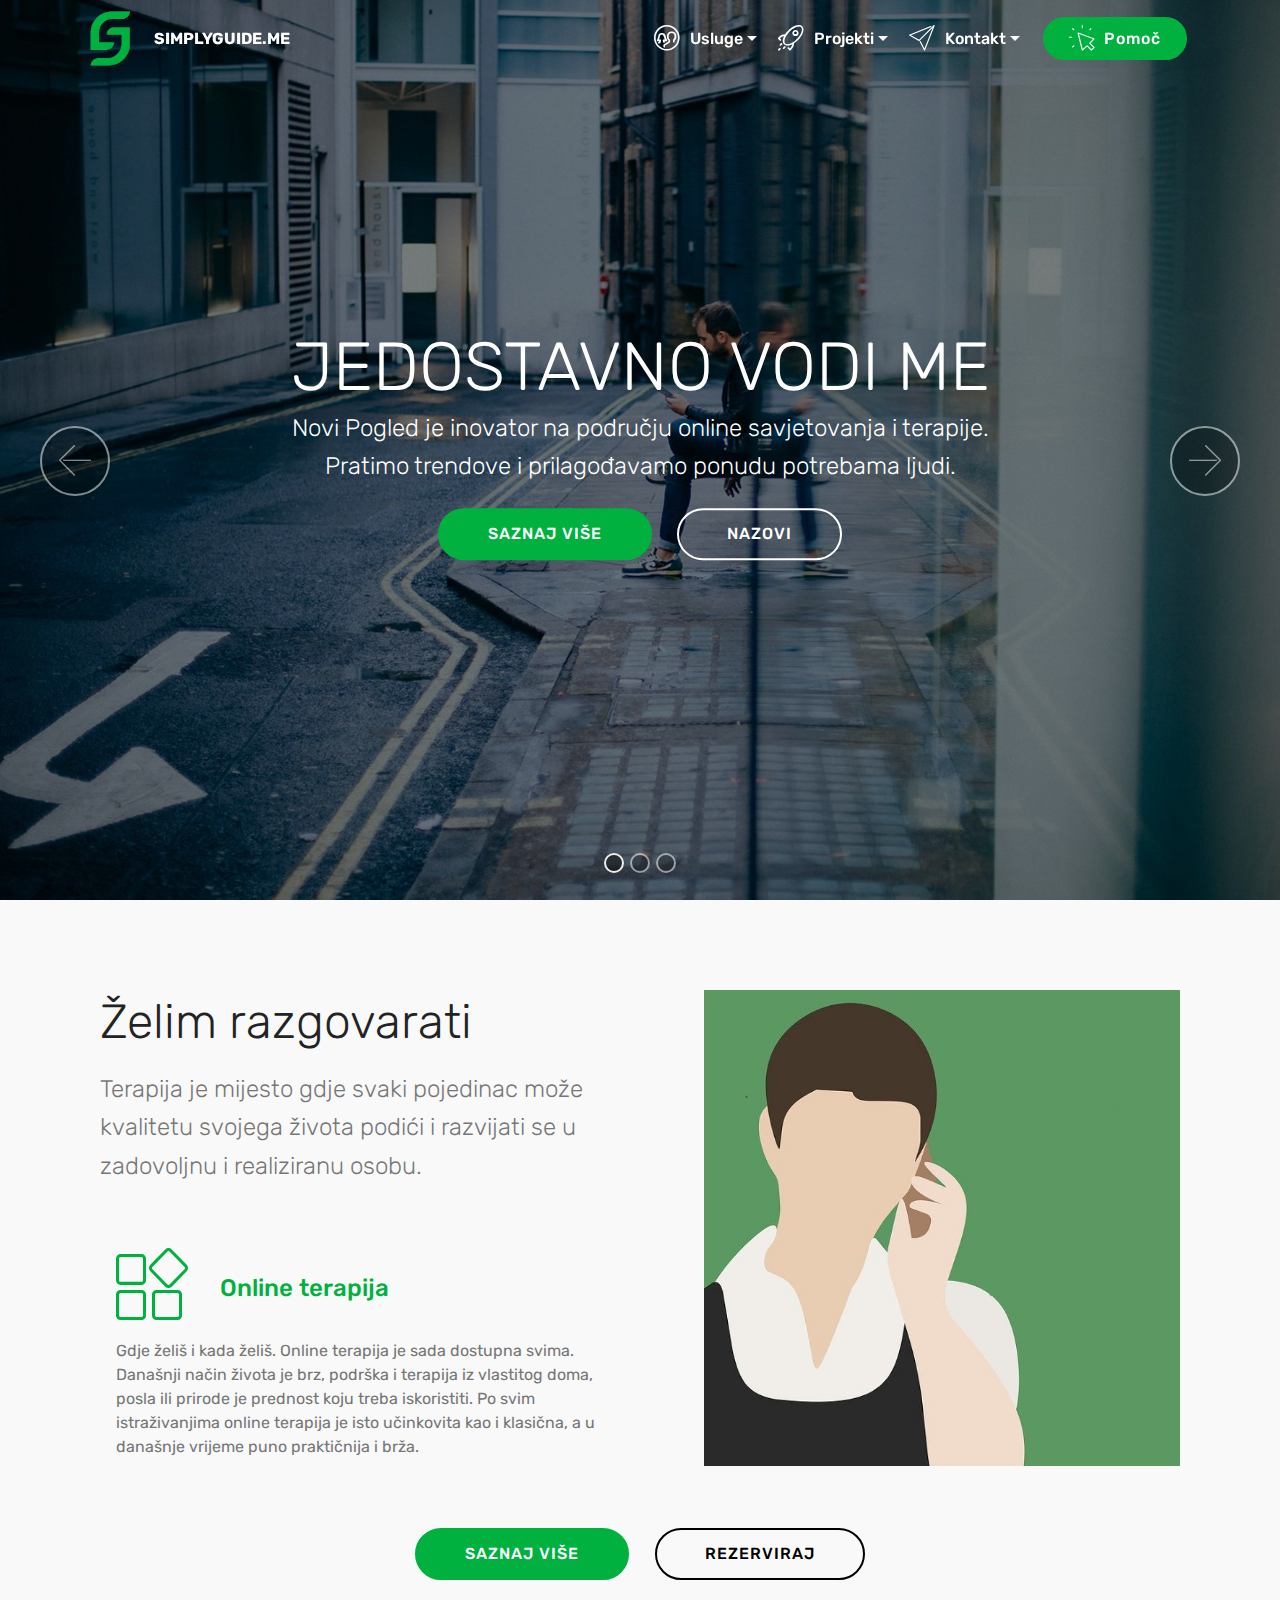
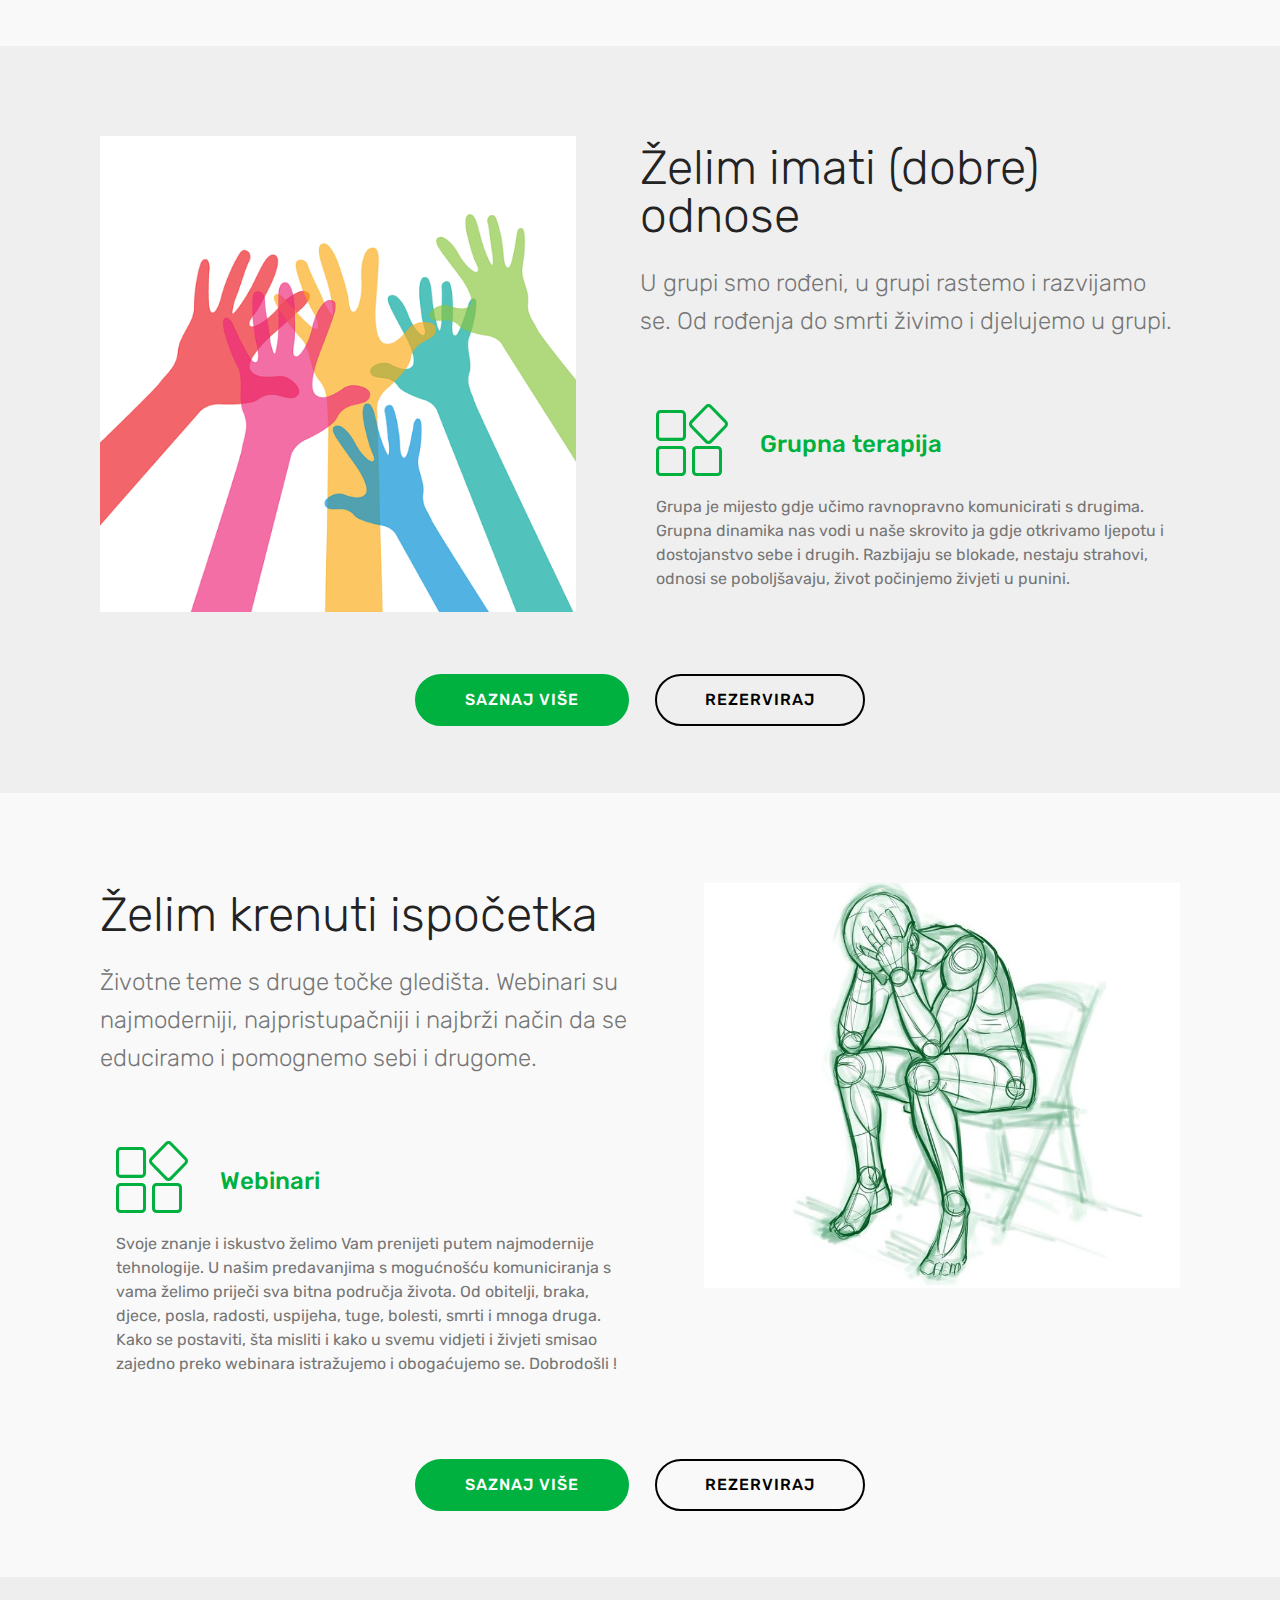
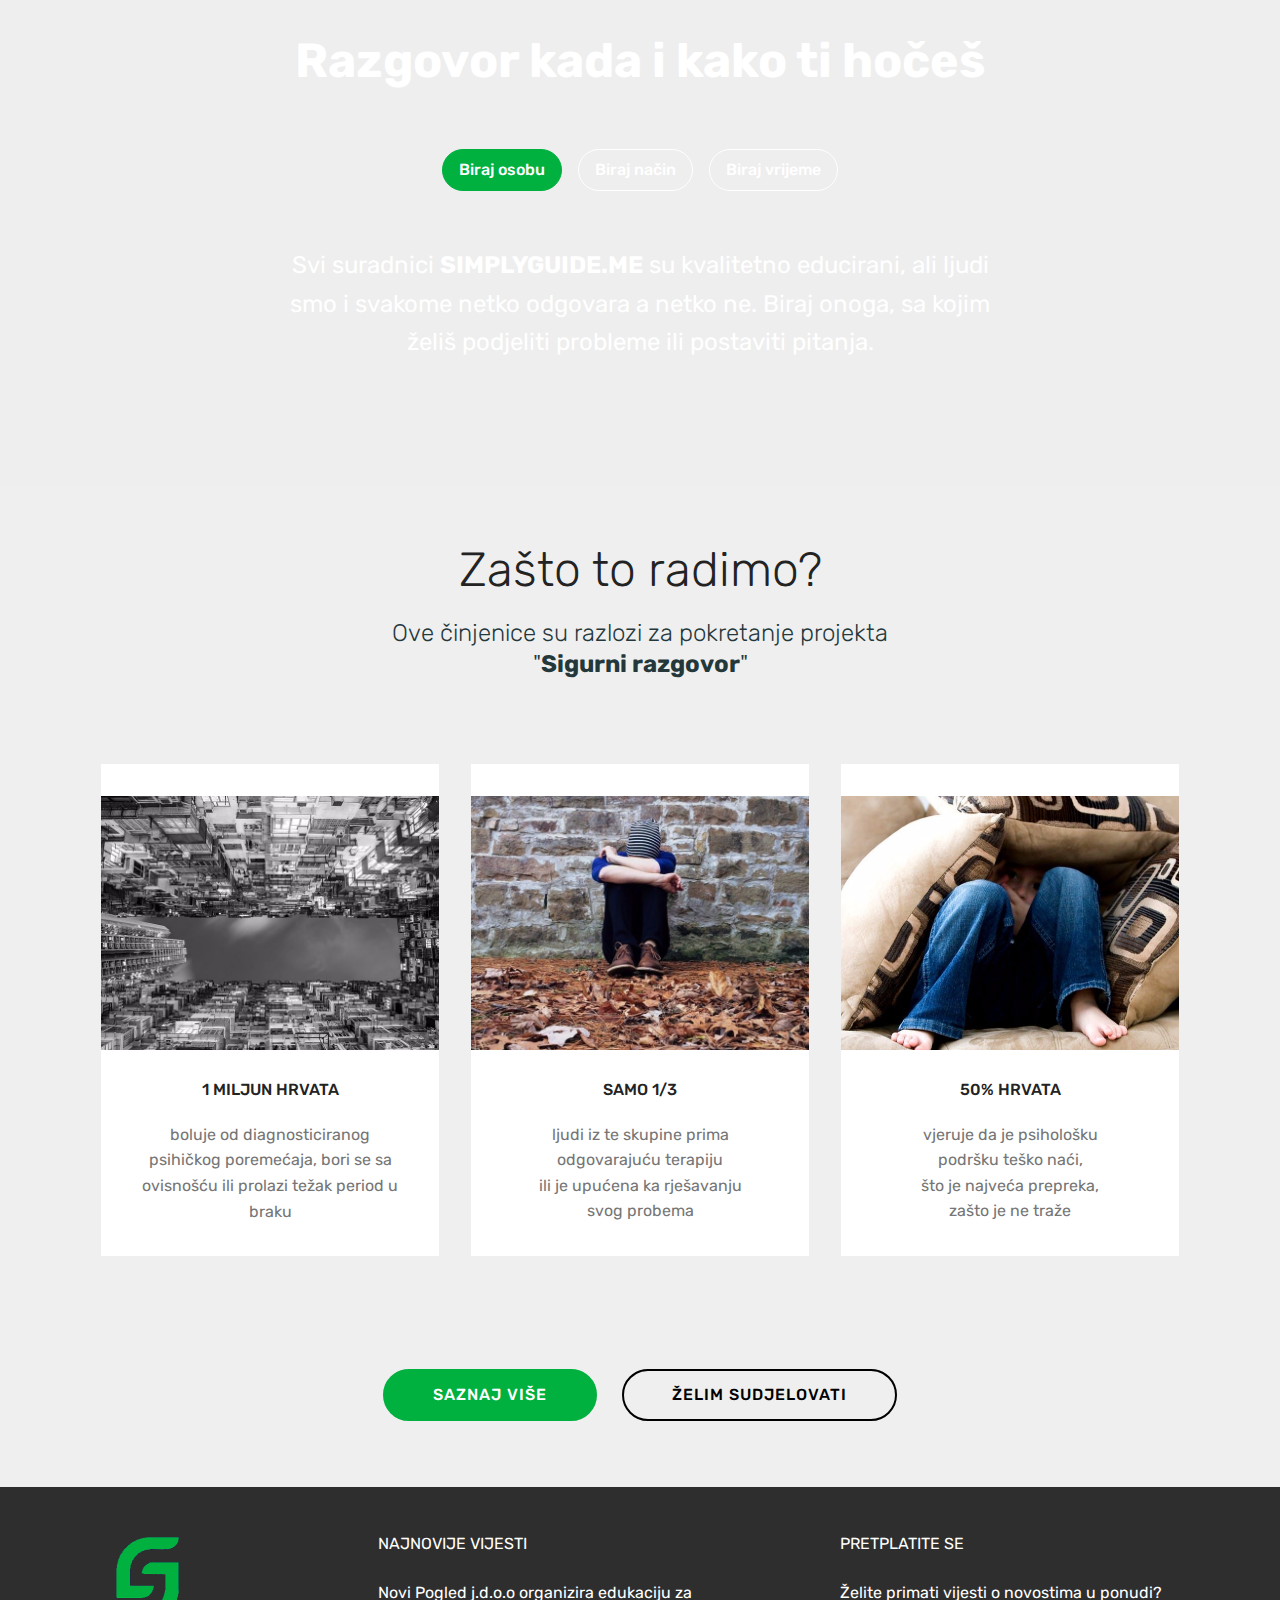
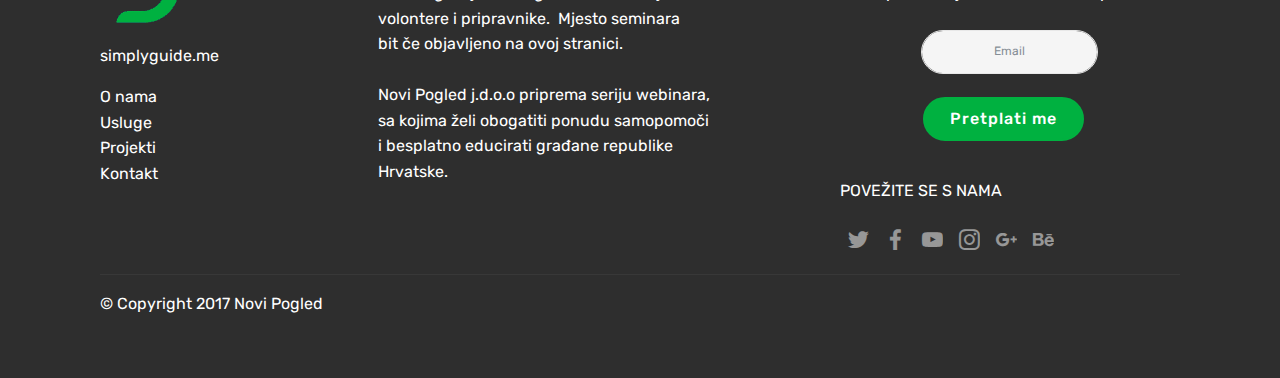
==== index.html @ 1e5e1dd7 "create github pages" ====
<!DOCTYPE html>
<html>
<head>
  <!-- Site made with Mobirise Website Builder v4.4.1, https://mobirise.com -->
  <meta charset="UTF-8">
  <meta http-equiv="X-UA-Compatible" content="IE=edge">
  <meta name="generator" content="Mobirise v4.4.1, mobirise.com">
  <meta name="viewport" content="width=device-width, initial-scale=1">
  <link rel="shortcut icon" href="assets/images/android-icon-192x192.png" type="image/x-icon">
  <meta name="description" content="">
  <title>Simply Guide Me</title>
  <link rel="stylesheet" href="assets/web/assets/mobirise-icons-bold/mobirise-icons-bold.css">
  <link rel="stylesheet" href="assets/web/assets/mobirise-icons/mobirise-icons.css">
  <link rel="stylesheet" href="assets/tether/tether.min.css">
  <link rel="stylesheet" href="assets/bootstrap/css/bootstrap.min.css">
  <link rel="stylesheet" href="assets/bootstrap/css/bootstrap-grid.min.css">
  <link rel="stylesheet" href="assets/bootstrap/css/bootstrap-reboot.min.css">
  <link rel="stylesheet" href="assets/dropdown/css/style.css">
  <link rel="stylesheet" href="assets/socicon/css/styles.css">
  <link rel="stylesheet" href="assets/theme/css/style.css">
  <link rel="stylesheet" href="assets/mobirise/css/mbr-additional.css" type="text/css">
  
  
  
</head>
<body>
<section class="menu cid-qAXVScy5Ul" once="menu" id="menu1-2" data-rv-view="405">

    

    <nav class="navbar navbar-expand beta-menu navbar-dropdown align-items-center navbar-fixed-top navbar-toggleable-sm bg-color transparent">
        <button class="navbar-toggler navbar-toggler-right" type="button" data-toggle="collapse" data-target="#navbarSupportedContent" aria-controls="navbarSupportedContent" aria-expanded="false" aria-label="Toggle navigation">
            <div class="hamburger">
                <span></span>
                <span></span>
                <span></span>
                <span></span>
            </div>
        </button>
        <div class="menu-logo">
            <div class="navbar-brand">
                <span class="navbar-logo">
                    <a href="index.html">
                         <img src="assets/images/android-icon-192x192.png" alt="" title="" media-simple="true" style="height: 3.8rem;">
                    </a>
                </span>
                <span class="navbar-caption-wrap"><a class="navbar-caption text-white display-4" href="index.html">
                        SIMPLYGUIDE.ME</a></span>
            </div>
        </div>
        <div class="collapse navbar-collapse" id="navbarSupportedContent">
            <ul class="navbar-nav nav-dropdown" data-app-modern-menu="true"><li class="nav-item dropdown">
                    <a class="nav-link link text-white dropdown-toggle display-4" href="usluge.html#features11-q" data-toggle="dropdown-submenu" aria-expanded="false"><span class="mbrib-users mbr-iconfont mbr-iconfont-btn"></span>
                        Usluge</a><div class="dropdown-menu"><a class="text-white dropdown-item display-4" href="usluge.html#features11-q" aria-expanded="true">Online terapija<br></a><a class="text-white dropdown-item display-4" href="usluge.html#features11-s" aria-expanded="true">Klasična terapija<br></a><a class="text-white dropdown-item display-4" href="usluge.html#features11-t" aria-expanded="true">Grupna terapija<br></a><a class="text-white dropdown-item display-4" href="usluge.html#content5-w" aria-expanded="true">Webinari<br></a></div>
                </li>
                <li class="nav-item dropdown open">
                    <a class="nav-link link text-white dropdown-toggle display-4" href="projekti.html#image1-f" data-toggle="dropdown-submenu" aria-expanded="true"><span class="mbrib-rocket mbr-iconfont mbr-iconfont-btn"></span>
                        Projekti
                    </a><div class="dropdown-menu"><a class="text-white dropdown-item display-4" href="projekti.html">Sigurni razgovor</a></div>
                </li><li class="nav-item dropdown"><a class="nav-link link text-white dropdown-toggle display-4" href="projekti.html#image1-f" aria-expanded="false" data-toggle="dropdown-submenu"><span class="mbri-paper-plane mbr-iconfont mbr-iconfont-btn"></span>Kontakt</a><div class="dropdown-menu"><a class="text-white dropdown-item display-4" href="projekti.html#image1-f" aria-expanded="true">O nama</a><a class="text-white dropdown-item display-4" href="projekti.html#image1-f" aria-expanded="true">Kontakt</a></div></li></ul>
            <div class="navbar-buttons mbr-section-btn"><a class="btn btn-sm btn-primary display-4" href="pomoc.html"><span class="mbri-cursor-click mbr-iconfont mbr-iconfont-btn"></span>Pomoč</a></div>
        </div>
    </nav>
</section>

<section class="engine"><a href="https://mobirise.co/g">how to create your own website for free</a></section><section class="carousel slide cid-qAXMvgN4Mw" data-interval="false" id="slider1-1" data-rv-view="407">

    

    <div class="full-screen"><div class="mbr-slider slide carousel" data-pause="true" data-keyboard="false" data-ride="false" data-interval="false"><ol class="carousel-indicators"><li data-app-prevent-settings="" data-target="#slider1-1" class=" active" data-slide-to="0"></li><li data-app-prevent-settings="" data-target="#slider1-1" data-slide-to="1"></li><li data-app-prevent-settings="" data-target="#slider1-1" data-slide-to="2"></li></ol><div class="carousel-inner" role="listbox"><div class="carousel-item slider-fullscreen-image active" data-bg-video-slide="false" style="background-image: url(assets/images/1.jpg);"><div class="container container-slide"><div class="image_wrapper"><div class="mbr-overlay"></div><img src="assets/images/1.jpg"><div class="carousel-caption justify-content-center"><div class="col-10 align-center"><h2 class="mbr-fonts-style display-1">JEDOSTAVNO VODI ME</h2><p class="lead mbr-text mbr-fonts-style display-5">Novi Pogled je inovator na području online savjetovanja i terapije.<br>Pratimo trendove i prilagođavamo ponudu potrebama ljudi.</p><div class="mbr-section-btn" buttons="0"><a class="btn  display-4 btn-primary" href="index.html#features11-3">SAZNAJ VIŠE</a> <a class="btn  btn-white-outline display-4" href="usluge.html">NAZOVI</a></div></div></div></div></div></div><div class="carousel-item slider-fullscreen-image" data-bg-video-slide="false" style="background-image: url(assets/images/czpy9miucaaxnia-1200x801.jpg);"><div class="container container-slide"><div class="image_wrapper"><div class="mbr-overlay"></div><img src="assets/images/czpy9miucaaxnia-1200x801.jpg"><div class="carousel-caption justify-content-center"><div class="col-10 align-center"><h2 class="mbr-fonts-style display-1">TAMO GDJE SE <br>OSJEČAM DOBRO</h2><p class="lead mbr-text mbr-fonts-style display-5">Povjerljivi razgovori ne trebaju biti povezani sa neugodnim <br>prostorijama i čekanjem na red.</p><div class="mbr-section-btn" buttons="0"><a class="btn  display-4 btn-primary" href="index.html#features11-4">SAZNAJ VIŠE</a> <a class="btn  btn-white-outline display-4" href="usluge.html">NAZOVI</a></div></div></div></div></div></div><div class="carousel-item slider-fullscreen-image" data-bg-video-slide="false" style="background-image: url(assets/images/arbol-ciudad-1280x853.jpg);"><div class="container container-slide"><div class="image_wrapper"><div class="mbr-overlay"></div><img src="assets/images/arbol-ciudad-1280x853.jpg"><div class="carousel-caption justify-content-center"><div class="col-10 align-center"><h2 class="mbr-fonts-style display-1">PRAVO NA PRIVATNOST</h2><p class="lead mbr-text mbr-fonts-style display-5">Razgovor o osobnim stvarima je pitanje povjerenja.<br>Nitko ne želi iznositi osobne stvari u javnost.</p><div class="mbr-section-btn" buttons="0"><a class="btn display-4 btn-primary" href="index.html#features11-5">SAZNAJ VIŠE</a> <a class="btn  btn-white-outline display-4" href="usluge.html">NAZOVI</a></div></div></div></div></div></div></div><a data-app-prevent-settings="" class="carousel-control carousel-control-prev" role="button" data-slide="prev" href="#slider1-1"><span aria-hidden="true" class="mbri-left mbr-iconfont"></span><span class="sr-only">Previous</span></a><a data-app-prevent-settings="" class="carousel-control carousel-control-next" role="button" data-slide="next" href="#slider1-1"><span aria-hidden="true" class="mbri-right mbr-iconfont"></span><span class="sr-only">Next</span></a></div></div>

</section>

<section class="features11 cid-qAYolWRcLG" id="features11-3" data-rv-view="419">

    

    

    <div class="container">   
        <div class="col-md-12">
            <div class="media-container-row">
                <div class="mbr-figure" style="width: 50%;">
                    <a href="page1.html"><img src="assets/images/cdn.pixabay.com-6-659x659.jpg" alt="Mobirise" title="" media-simple="true"></a>
                </div>
                <div class=" align-left aside-content">
                    <h2 class="mbr-title pt-2 mbr-fonts-style display-2">
                        Želim razgovarati</h2>
                    <div class="mbr-section-text">
                        <p class="mbr-text mb-5 pt-3 mbr-light mbr-fonts-style display-5">Terapija je mijesto gdje svaki pojedinac može kvalitetu svojega života podići i razvijati se u zadovoljnu i realiziranu osobu.
                        </p>
                    </div>

                    <div class="block-content">
                        <div class="card p-3 pr-3">
                            <div class="media">
                                <div class=" align-self-center card-img pb-3">
                                    <span class="mbr-iconfont mbri-extension" style="color: rgb(0, 177, 64);" media-simple="true"></span>
                                </div>     
                                <div class="media-body">
                                    <h4 class="card-title mbr-fonts-style display-5">
                                        Online terapija</h4>
                                </div>
                            </div>                

                            <div class="card-box">
                                <p class="block-text mbr-fonts-style display-7">
                                   Gdje želiš i kada želiš. Online terapija je sada dostupna svima. Današnji način života je brz, podrška i terapija iz vlastitog doma, posla ili prirode je prednost koju treba iskoristiti. Po svim istraživanjima online terapija je isto učinkovita kao i klasična, a u današnje vrijeme puno praktičnija i brža.</p>
                            </div>
                        </div>

                        
                    </div>
                </div>
            </div>
        </div> 
    </div>          
</section>

<section class="mbr-section content8 cid-qB652bxGzB" id="content8-1d" data-rv-view="422">

    

    <div class="container">
        <div class="media-container-row title">
            <div class="col-12 col-md-8">
                <div class="mbr-section-btn align-center"><a class="btn btn-primary display-4" href="usluge.html#features11-q">SAZNAJ VIŠE</a>
                    <a class="btn btn-black-outline display-4" href="usluge.html">REZERVIRAJ</a></div>
            </div>
        </div>
    </div>
</section>

<section class="features11 cid-qAYoveXhPT" id="features11-4" data-rv-view="423">

    

    

    <div class="container">   
        <div class="col-md-12">
            <div class="media-container-row">
                <div class="mbr-figure" style="width: 50%;">
                    <a href="page1.html"><img src="assets/images/cdn.pixabay.com-1-659x659.png" alt="Mobirise" title="" media-simple="true"></a>
                </div>
                <div class=" align-left aside-content">
                    <h2 class="mbr-title pt-2 mbr-fonts-style display-2">
                        Želim imati (dobre) odnose</h2>
                    <div class="mbr-section-text">
                        <p class="mbr-text mb-5 pt-3 mbr-light mbr-fonts-style display-5">
                        U grupi  smo rođeni, u grupi rastemo i razvijamo se. Od rođenja do smrti živimo i djelujemo u grupi.
                        </p>
                    </div>

                    <div class="block-content">
                        <div class="card p-3 pr-3">
                            <div class="media">
                                <div class=" align-self-center card-img pb-3">
                                    <span class="mbr-iconfont mbri-extension" style="color: rgb(0, 177, 64);" media-simple="true"></span>
                                </div>     
                                <div class="media-body">
                                    <h4 class="card-title mbr-fonts-style display-5">
                                        Grupna terapija</h4>
                                </div>
                            </div>                

                            <div class="card-box">
                                <p class="block-text mbr-fonts-style display-7">
                                   Grupa je mijesto gdje učimo ravnopravno komunicirati s drugima. Grupna dinamika nas vodi u naše skrovito ja gdje otkrivamo ljepotu i dostojanstvo sebe i drugih. Razbijaju se blokade, nestaju strahovi, odnosi se poboljšavaju, život počinjemo živjeti u punini. 
                                </p>
                            </div>
                        </div>

                        
                    </div>
                </div>
            </div>
        </div> 
    </div>          
</section>

<section class="mbr-section content8 cid-qB65NlFnpq" id="content8-1e" data-rv-view="426">

    

    <div class="container">
        <div class="media-container-row title">
            <div class="col-12 col-md-8">
                <div class="mbr-section-btn align-center"><a class="btn btn-primary display-4" href="usluge.html#features11-t">SAZNAJ VIŠE</a>
                    <a class="btn btn-black-outline display-4" href="usluge.html">REZERVIRAJ</a></div>
            </div>
        </div>
    </div>
</section>

<section class="features11 cid-qAYoyVyz1J" id="features11-5" data-rv-view="427">

    

    

    <div class="container">   
        <div class="col-md-12">
            <div class="media-container-row">
                <div class="mbr-figure" style="width: 50%;">
                    <a href="page1.html"><img src="assets/images/cdn.pixabay.com-10-774x659.jpg" alt="Mobirise" title="" media-simple="true"></a>
                </div>
                <div class=" align-left aside-content">
                    <h2 class="mbr-title pt-2 mbr-fonts-style display-2">
                        Želim krenuti ispočetka</h2>
                    <div class="mbr-section-text">
                        <p class="mbr-text mb-5 pt-3 mbr-light mbr-fonts-style display-5">
                        Životne teme s druge točke gledišta. Webinari su najmoderniji, najpristupačniji i najbrži način da se educiramo i pomognemo sebi i drugome.</p>
                    </div>

                    <div class="block-content">
                        <div class="card p-3 pr-3">
                            <div class="media">
                                <div class=" align-self-center card-img pb-3">
                                    <span class="mbr-iconfont mbri-extension" style="color: rgb(0, 177, 64);" media-simple="true"></span>
                                </div>     
                                <div class="media-body">
                                    <h4 class="card-title mbr-fonts-style display-5">
                                        Webinari</h4>
                                </div>
                            </div>                

                            <div class="card-box">
                                <p class="block-text mbr-fonts-style display-7">Svoje znanje i iskustvo želimo Vam prenijeti putem najmodernije tehnologije. U našim predavanjima s mogućnošću komuniciranja s vama želimo priječi sva bitna područja života.&nbsp;Od obitelji, braka, djece, posla, radosti, uspijeha, tuge, bolesti, smrti i mnoga druga. Kako se postaviti, šta misliti i kako u svemu vidjeti i živjeti smisao zajedno preko webinara istražujemo i obogaćujemo se. Dobrodošli !</p>
                            </div>
                        </div>

                        
                    </div>
                </div>
            </div>
        </div> 
    </div>          
</section>

<section class="mbr-section content8 cid-qB66ahwwnE" id="content8-1f" data-rv-view="430">

    

    <div class="container">
        <div class="media-container-row title">
            <div class="col-12 col-md-8">
                <div class="mbr-section-btn align-center"><a class="btn btn-primary display-4" href="usluge.html#content5-w">SAZNAJ VIŠE</a>
                    <a class="btn btn-black-outline display-4" href="usluge.html">REZERVIRAJ</a></div>
            </div>
        </div>
    </div>
</section>

<section class="tabs1 cid-qAYuFYxfHG mbr-parallax-background" id="tabs1-6" data-rv-view="431">

    

    
    <div class="container">
        <h2 class="mbr-white align-center pb-5 mbr-fonts-style mbr-bold display-2">Razgovor kada i kako ti hočeš</h2>
        <div class="media-container-row">
            <div class="col-12 col-md-8">
                <ul class="nav nav-tabs" role="tablist">
                    <li class="nav-item"><a class="nav-link mbr-fonts-style active display-7" role="tab" data-toggle="tab" href="#tabs1-6_tab0" aria-expanded="true">
                            Biraj osobu</a></li>
                    <li class="nav-item"><a class="nav-link mbr-fonts-style active display-7" role="tab" data-toggle="tab" href="#tabs1-6_tab1" aria-expanded="true">Biraj način</a></li>
                    <li class="nav-item"><a class="nav-link mbr-fonts-style display-7" role="tab" data-toggle="tab" href="#tabs1-6_tab2" aria-expanded="false">Biraj vrijeme</a></li>
                    
                    
                    
                </ul>
                <div class="tab-content">
                    <div id="tab1" class="tab-pane in active" role="tabpanel">
                        <div class="row">
                            <div class="col-md-12">
                                <p class="mbr-text py-5 mbr-fonts-style display-5">
                                    Svi suradnici <strong>SIMPLYGUIDE.ME</strong> su kvalitetno educirani, ali ljudi smo i svakome netko odgovara a netko ne. Biraj onoga, sa kojim želiš podjeliti probleme ili postaviti pitanja.</p>
                            </div>
                        </div>
                    </div>
                    <div id="tab2" class="tab-pane" role="tabpanel">
                        <div class="row">
                            <div class="col-md-12">
                                <p class="mbr-text py-5 mbr-fonts-style display-5">Nekome više odgovara chat, nekome video razgovor, nekome telefon a nekome razgovor iz oči u oči. <strong>SIMPLYGUIDE.ME</strong> pokriva sve načine komunikacije.</p>
                            </div>
                        </div>
                    </div>
                    <div id="tab3" class="tab-pane" role="tabpanel">
                        <div class="row">
                            <div class="col-md-12">
                                <p class="mbr-text py-5 mbr-fonts-style display-5">
                                    Vrijeme ne postoji. Postoji život i ljudi oko nas. Zato projekt <strong>"SIGURNI RAZGOVOR"</strong>&nbsp;nema radno vrijeme, nego se prilagođava onome, kome je potreban razgovor. &nbsp;</p>
                            </div>
                        </div>
                    </div>
                    
                    
                    
                </div>
            </div>
        </div>
    </div>
</section>

<section class="mbr-section content4 cid-qB5pjZQyq2" id="content4-j" data-rv-view="434">

    

    <div class="container">
        <div class="media-container-row">
            <div class="title col-12 col-md-8">
                <h2 class="align-center pb-3 mbr-fonts-style display-2">Zašto to radimo?</h2>
                <h3 class="mbr-section-subtitle align-center mbr-light mbr-fonts-style display-5">Ove činjenice su razlozi za pokretanje projekta <br>"<strong>Sigurni razgovor</strong>"</h3>
                
            </div>
        </div>
    </div>
</section>

<section class="features3 cid-qB5oroRswb" id="features3-i" data-rv-view="436">

    

    
    <div class="container">
        <div class="media-container-row">
            <div class="card p-3 col-12 col-md-6 col-lg-4">
                <div class="card-wrapper">
                    <div class="card-img">
                        <a href="projekti.html"><img src="assets/images/cdn.pixabay.com-19-960x640.jpg" alt="Mobirise" title="" media-simple="true"></a>
                    </div>
                    <div class="card-box">
                        <h4 class="card-title mbr-fonts-style display-7">1 MILJUN HRVATA</h4>
                        <p class="mbr-text mbr-fonts-style display-7">boluje od diagnosticiranog 
<br>psihičkog poremećaja, bori se sa ovisnošću ili prolazi težak period u braku</p>
                    </div>
                    
                </div>
            </div>

            <div class="card p-3 col-12 col-md-6 col-lg-4">
                <div class="card-wrapper">
                    <div class="card-img">
                        <a href="projekti.html"><img src="assets/images/images.pexels.com-5-911x650.jpg" alt="Mobirise" title="" media-simple="true"></a>
                    </div>
                    <div class="card-box">
                        <h4 class="card-title mbr-fonts-style display-7">SAMO 1/3</h4>
                        <p class="mbr-text mbr-fonts-style display-7">ljudi iz te skupine prima odgovarajuću terapiju 
<br>ili je upućena ka rješavanju 
<br>svog probema</p>
                    </div>
                    
                </div>
            </div>

            <div class="card p-3 col-12 col-md-6 col-lg-4">
                <div class="card-wrapper">
                    <div class="card-img">
                        <a href="projekti.html"><img src="assets/images/images.pexels.com-10-940x627.jpg" alt="Mobirise" title="" media-simple="true"></a>
                    </div>
                    <div class="card-box">
                        <h4 class="card-title mbr-fonts-style display-7">50% HRVATA</h4>
                        <p class="mbr-text mbr-fonts-style display-7">vjeruje da je psihološku 
<br>podršku teško naći, 
<br>što je najveća prepreka, <br>zašto je ne traže</p>
                    </div>
                    
                </div>
            </div>

            
        </div>
    </div>
</section>

<section class="mbr-section content8 cid-qB66vxwH7z" id="content8-1g" data-rv-view="439">

    

    <div class="container">
        <div class="media-container-row title">
            <div class="col-12 col-md-8">
                <div class="mbr-section-btn align-center"><a class="btn btn-primary display-4" href="projekti.html">SAZNAJ VIŠE</a>
                    <a class="btn btn-black-outline display-4" href="projekti.html">ŽELIM SUDJELOVATI</a></div>
            </div>
        </div>
    </div>
</section>

<section class="footer4 cid-qAYuV22Q82" id="footer4-8" data-rv-view="440">

    

    

    <div class="container">
        <div class="media-container-row content mbr-white">
            <div class="col-md-3 col-sm-4">
                <div class="mb-3 img-logo">
                    <a href="index.html">
                        <img src="assets/images/android-icon-192x192.png" alt="Mobirise" title="" media-simple="true">
                    </a>
                </div>
                <p class="mb-3 mbr-fonts-style foot-title display-7">
                    simplyguide.me</p>
                <p class="mbr-text mbr-fonts-style mbr-links-column display-7">O nama&nbsp;<br>Usluge<br>Projekti<br>Kontakt</p>
            </div>
            <div class="col-md-4 col-sm-8">
                <p class="mb-4 foot-title mbr-fonts-style display-7">
                    NAJNOVIJE VIJESTI</p>
                <p class="mbr-text mbr-fonts-style foot-text display-7">
                    Novi Pogled j.d.o.o organizira edukaciju za<br>volontere i pripravnike. &nbsp;Mjesto seminara<br>bit če objavljeno na ovoj stranici.<br><br>Novi Pogled j.d.o.o priprema seriju webinara,<br>sa kojima želi obogatiti ponudu samopomoči<br>i besplatno educirati građane republike Hrvatske.
                </p>
            </div>
            <div class="col-md-4 offset-md-1 col-sm-12">
                <p class="mb-4 foot-title mbr-fonts-style display-7">
                    PRETPLATITE SE</p>
                <p class="mbr-text mbr-fonts-style form-text display-7">Želite primati vijesti o novostima u ponudi?</p>
                <div class="media-container-column" data-form-type="formoid">
                    <div data-form-alert="" hidden="" class="align-center">Hvala što ste ispunili formu!
Javit čemo vam se brzo!
Srdačan pozdrav,
Novi Pogled</div>

                    <form class="form-inline" action="https://mobirise.com/" method="post" data-form-title="Mobirise Form">
                        <input type="hidden" value="5AlgIrzHumfwaQt1ccDwc/j7+ITYlA9bhswN+YOHa9h+Def0HfjchFD7ZWMlVOFRvOM7DqT4EOE5PeaA+14P/uNtiQwBpiZ1zB7ZkZND+YgaQ52D6W6c0sIgzpbsIgPq" data-form-email="true">
                        <div class="form-group">
                            <input type="email" class="form-control input-sm input-inverse my-2" name="email" required="" data-form-field="Email" placeholder="Email" id="email-footer4-8">
                        </div>
                        <div class="input-group-btn m-2"><button href="" class="btn btn-primary display-4" type="submit" role="button">Pretplati me</button></div>
                    </form>
                </div>
                <p class="mb-4 mbr-fonts-style foot-title display-7"><br>POVEŽITE SE S NAMA</p>
                <div class="social-list pl-0 mb-0">
                        <div class="soc-item">
                            <a href="https://twitter.com/mobirise" target="_blank">
                                <span class="socicon-twitter socicon mbr-iconfont mbr-iconfont-social" media-simple="true"></span>
                            </a>
                        </div>
                        <div class="soc-item">
                            <a href="https://www.facebook.com/pages/Mobirise/1616226671953247" target="_blank">
                                <span class="socicon-facebook socicon mbr-iconfont mbr-iconfont-social" media-simple="true"></span>
                            </a>
                        </div>
                        <div class="soc-item">
                            <a href="https://www.youtube.com/c/mobirise" target="_blank">
                                <span class="socicon-youtube socicon mbr-iconfont mbr-iconfont-social" media-simple="true"></span>
                            </a>
                        </div>
                        <div class="soc-item">
                            <a href="https://instagram.com/mobirise" target="_blank">
                                <span class="socicon-instagram socicon mbr-iconfont mbr-iconfont-social" media-simple="true"></span>
                            </a>
                        </div>
                        <div class="soc-item">
                            <a href="https://plus.google.com/u/0/+Mobirise" target="_blank">
                                <span class="socicon-googleplus socicon mbr-iconfont mbr-iconfont-social" media-simple="true"></span>
                            </a>
                        </div>
                        <div class="soc-item">
                            <a href="https://www.behance.net/Mobirise" target="_blank">
                                <span class="socicon-behance socicon mbr-iconfont mbr-iconfont-social" media-simple="true"></span>
                            </a>
                        </div>
                </div>
            </div>
        </div>
        <div class="footer-lower">
            <div class="media-container-row">
                <div class="col-sm-12">
                    <hr>
                </div>
            </div>
            <div class="media-container-row mbr-white">
                <div class="col-sm-12 copyright">
                    <p class="mbr-text mbr-fonts-style display-7">
                        © Copyright 2017 Novi Pogled</p>
                </div>
            </div>
        </div>
    </div>
</section>


  <script src="assets/web/assets/jquery/jquery.min.js"></script>
  <script src="assets/popper/popper.min.js"></script>
  <script src="assets/tether/tether.min.js"></script>
  <script src="assets/bootstrap/js/bootstrap.min.js"></script>
  <script src="assets/dropdown/js/script.min.js"></script>
  <script src="assets/touch-swipe/jquery.touch-swipe.min.js"></script>
  <script src="assets/jquery-mb-vimeo_player/jquery.mb.vimeo_player.js"></script>
  <script src="assets/smooth-scroll/smooth-scroll.js"></script>
  <script src="assets/bootstrap-carousel-swipe/bootstrap-carousel-swipe.js"></script>
  <script src="assets/jarallax/jarallax.min.js"></script>
  <script src="assets/jquery-mb-ytplayer/jquery.mb.ytplayer.min.js"></script>
  <script src="assets/theme/js/script.js"></script>
  <script src="assets/formoid/formoid.min.js"></script>
  <script src="assets/mobirise-slider-video/script.js"></script>
  
  
</body>
</html>
---- assets/web/assets/mobirise-icons-bold/mobirise-icons-bold.css ----
@font-face {
  font-family: 'mobirise-icons-bold';
  src:  url('mobirise-icons-bold.eot?m1l4yr');
  src:  url('mobirise-icons-bold.eot?m1l4yr#iefix') format('embedded-opentype'),
    url('mobirise-icons-bold.ttf?m1l4yr') format('truetype'),
    url('mobirise-icons-bold.woff?m1l4yr') format('woff'),
    url('mobirise-icons-bold.svg?m1l4yr#mobirise-icons-bold') format('svg');
  font-weight: normal;
  font-style: normal;
}

[class^="mbrib-"], [class*="mbrib-"] {
  /* use !important to prevent issues with browser extensions that change fonts */
  font-family: 'mobirise-icons-bold' !important;
  speak: none;
  font-style: normal;
  font-weight: normal;
  font-variant: normal;
  text-transform: none;
  line-height: 1;

  /* Better Font Rendering =========== */
  -webkit-font-smoothing: antialiased;
  -moz-osx-font-smoothing: grayscale;
}

.mbrib-add-submenu:before {
  content: "\e900";
}
.mbrib-alert:before {
  content: "\e901";
}
.mbrib-align-center:before {
  content: "\e902";
}
.mbrib-align-justify:before {
  content: "\e903";
}
.mbrib-align-left:before {
  content: "\e904";
}
.mbrib-align-right:before {
  content: "\e905";
}
.mbrib-android:before {
  content: "\e906";
}
.mbrib-apple:before {
  content: "\e907";
}
.mbrib-arrow-down:before {
  content: "\e908";
}
.mbrib-arrow-next:before {
  content: "\e909";
}
.mbrib-arrow-prev:before {
  content: "\e90a";
}
.mbrib-arrow-up:before {
  content: "\e90b";
}
.mbrib-bold:before {
  content: "\e90c";
}
.mbrib-bookmark:before {
  content: "\e90d";
}
.mbrib-bootstrap:before {
  content: "\e90e";
}
.mbrib-briefcase:before {
  content: "\e90f";
}
.mbrib-browse:before {
  content: "\e910";
}
.mbrib-bulleted-list:before {
  content: "\e911";
}
.mbrib-calendar:before {
  content: "\e912";
}
.mbrib-camera:before {
  content: "\e913";
}
.mbrib-cart-add:before {
  content: "\e914";
}
.mbrib-cart-full:before {
  content: "\e915";
}
.mbrib-cash:before {
  content: "\e916";
}
.mbrib-change-style:before {
  content: "\e917";
}
.mbrib-chat:before {
  content: "\e918";
}
.mbrib-clock:before {
  content: "\e919";
}
.mbrib-close:before {
  content: "\e91a";
}
.mbrib-cloud:before {
  content: "\e91b";
}
.mbrib-code:before {
  content: "\e91c";
}
.mbrib-contact-form:before {
  content: "\e91d";
}
.mbrib-credit-card:before {
  content: "\e91e";
}
.mbrib-cursor-click:before {
  content: "\e91f";
}
.mbrib-cust-feedback:before {
  content: "\e920";
}
.mbrib-database:before {
  content: "\e921";
}
.mbrib-delivery:before {
  content: "\e922";
}
.mbrib-desktop:before {
  content: "\e923";
}
.mbrib-devices:before {
  content: "\e924";
}
.mbrib-down:before {
  content: "\e925";
}
.mbrib-download:before {
  content: "\e926";
}
.mbrib-drag-n-drop:before {
  content: "\e927";
}
.mbrib-drag-n-drop2:before {
  content: "\e928";
}
.mbrib-edit:before {
  content: "\e929";
}
.mbrib-edit2:before {
  content: "\e92a";
}
.mbrib-error:before {
  content: "\e92b";
}
.mbrib-extension:before {
  content: "\e92c";
}
.mbrib-features:before {
  content: "\e92d";
}
.mbrib-file:before {
  content: "\e92e";
}
.mbrib-flag:before {
  content: "\e92f";
}
.mbrib-folder:before {
  content: "\e930";
}
.mbrib-gift:before {
  content: "\e931";
}
.mbrib-github:before {
  content: "\e932";
}
.mbrib-globe-2:before {
  content: "\e933";
}
.mbrib-globe:before {
  content: "\e934";
}
.mbrib-growing-chart:before {
  content: "\e935";
}
.mbrib-hearth:before {
  content: "\e936";
}
.mbrib-help:before {
  content: "\e937";
}
.mbrib-home:before {
  content: "\e938";
}
.mbrib-hot-cup:before {
  content: "\e939";
}
.mbrib-idea:before {
  content: "\e93a";
}
.mbrib-image-gallery:before {
  content: "\e93b";
}
.mbrib-image-slider:before {
  content: "\e93c";
}
.mbrib-info:before {
  content: "\e93d";
}
.mbrib-italic:before {
  content: "\e93e";
}
.mbrib-key:before {
  content: "\e93f";
}
.mbrib-laptop:before {
  content: "\e940";
}
.mbrib-layers:before {
  content: "\e941";
}
.mbrib-left-right:before {
  content: "\e942";
}
.mbrib-left:before {
  content: "\e943";
}
.mbrib-letter:before {
  content: "\e944";
}
.mbrib-like:before {
  content: "\e945";
}
.mbrib-link:before {
  content: "\e946";
}
.mbrib-lock:before {
  content: "\e947";
}
.mbrib-login:before {
  content: "\e948";
}
.mbrib-logout:before {
  content: "\e949";
}
.mbrib-magic-stick:before {
  content: "\e94a";
}
.mbrib-map-pin:before {
  content: "\e94b";
}
.mbrib-menu:before {
  content: "\e94c";
}
.mbrib-mobile:before {
  content: "\e94d";
}
.mbrib-mobile2:before {
  content: "\e94e";
}
.mbrib-mobirise:before {
  content: "\e94f";
}
.mbrib-more-horizontal:before {
  content: "\e950";
}
.mbrib-more-vertical:before {
  content: "\e951";
}
.mbrib-music:before {
  content: "\e952";
}
.mbrib-new-file:before {
  content: "\e953";
}
.mbrib-numbered-list:before {
  content: "\e954";
}
.mbrib-opened-folder:before {
  content: "\e955";
}
.mbrib-pages:before {
  content: "\e956";
}
.mbrib-paper-plane:before {
  content: "\e957";
}
.mbrib-paperclip:before {
  content: "\e958";
}
.mbrib-photo:before {
  content: "\e959";
}
.mbrib-photos:before {
  content: "\e95a";
}
.mbrib-pin:before {
  content: "\e95b";
}
.mbrib-play:before {
  content: "\e95c";
}
.mbrib-plus:before {
  content: "\e95d";
}
.mbrib-preview:before {
  content: "\e95e";
}
.mbrib-print:before {
  content: "\e95f";
}
.mbrib-protect:before {
  content: "\e960";
}
.mbrib-question:before {
  content: "\e961";
}
.mbrib-quote-left:before {
  content: "\e962";
}
.mbrib-quote-right:before {
  content: "\e963";
}
.mbrib-redo:before {
  content: "\e964";
}
.mbrib-refresh:before {
  content: "\e965";
}
.mbrib-responsive:before {
  content: "\e966";
}
.mbrib-right:before {
  content: "\e967";
}
.mbrib-rocket:before {
  content: "\e968";
}
.mbrib-sad-face:before {
  content: "\e969";
}
.mbrib-sale:before {
  content: "\e96a";
}
.mbrib-save:before {
  content: "\e96b";
}
.mbrib-search:before {
  content: "\e96c";
}
.mbrib-setting:before {
  content: "\e96d";
}
.mbrib-setting2:before {
  content: "\e96e";
}
.mbrib-setting3:before {
  content: "\e96f";
}
.mbrib-share:before {
  content: "\e970";
}
.mbrib-shopping-bag:before {
  content: "\e971";
}
.mbrib-shopping-basket:before {
  content: "\e972";
}
.mbrib-shopping-cart:before {
  content: "\e973";
}
.mbrib-sites:before {
  content: "\e974";
}
.mbrib-smile-face:before {
  content: "\e975";
}
.mbrib-speed:before {
  content: "\e976";
}
.mbrib-star:before {
  content: "\e977";
}
.mbrib-success:before {
  content: "\e978";
}
.mbrib-sun:before {
  content: "\e979";
}
.mbrib-sun2:before {
  content: "\e97a";
}
.mbrib-tablet-vertical:before {
  content: "\e97b";
}
.mbrib-tablet:before {
  content: "\e97c";
}
.mbrib-target:before {
  content: "\e97d";
}
.mbrib-timer:before {
  content: "\e97e";
}
.mbrib-to-ftp:before {
  content: "\e97f";
}
.mbrib-to-local-drive:before {
  content: "\e980";
}
.mbrib-touch-swipe:before {
  content: "\e981";
}
.mbrib-touch:before {
  content: "\e982";
}
.mbrib-trash:before {
  content: "\e983";
}
.mbrib-underline:before {
  content: "\e984";
}
.mbrib-undo:before {
  content: "\e985";
}
.mbrib-unlink:before {
  content: "\e986";
}
.mbrib-unlock:before {
  content: "\e987";
}
.mbrib-up-down:before {
  content: "\e988";
}
.mbrib-up:before {
  content: "\e989";
}
.mbrib-update:before {
  content: "\e98a";
}
.mbrib-upload:before {
  content: "\e98b";
}
.mbrib-user:before {
  content: "\e98c";
}
.mbrib-user2:before {
  content: "\e98d";
}
.mbrib-users:before {
  content: "\e98e";
}
.mbrib-video-play:before {
  content: "\e98f";
}
.mbrib-video:before {
  content: "\e990";
}
.mbrib-watch:before {
  content: "\e991";
}
.mbrib-website-theme:before {
  content: "\e992";
}
.mbrib-wifi:before {
  content: "\e993";
}
.mbrib-windows:before {
  content: "\e994";
}
.mbrib-zoom-out:before {
  content: "\e995";
}
---- assets/web/assets/mobirise-icons/mobirise-icons.css ----
@font-face {
  font-family: 'MobiriseIcons';
  src:  url('mobirise-icons.eot?spat4u');
  src:  url('mobirise-icons.eot?spat4u#iefix') format('embedded-opentype'),
    url('mobirise-icons.ttf?spat4u') format('truetype'),
    url('mobirise-icons.woff?spat4u') format('woff'),
    url('mobirise-icons.svg?spat4u#MobiriseIcons') format('svg');
  font-weight: normal;
  font-style: normal;
}

[class^="mbri-"], [class*=" mbri-"] {
  /* use !important to prevent issues with browser extensions that change fonts */
  font-family: MobiriseIcons !important;
  speak: none;
  font-style: normal;
  font-weight: normal;
  font-variant: normal;
  text-transform: none;
  line-height: 1;

  /* Better Font Rendering =========== */
  -webkit-font-smoothing: antialiased;
  -moz-osx-font-smoothing: grayscale;
}

.mbri-add-submenu:before {
  content: "\e900";
}
.mbri-alert:before {
  content: "\e901";
}
.mbri-align-center:before {
  content: "\e902";
}
.mbri-align-justify:before {
  content: "\e903";
}
.mbri-align-left:before {
  content: "\e904";
}
.mbri-align-right:before {
  content: "\e905";
}
.mbri-android:before {
  content: "\e906";
}
.mbri-apple:before {
  content: "\e907";
}
.mbri-arrow-down:before {
  content: "\e908";
}
.mbri-arrow-next:before {
  content: "\e909";
}
.mbri-arrow-prev:before {
  content: "\e90a";
}
.mbri-arrow-up:before {
  content: "\e90b";
}
.mbri-bold:before {
  content: "\e90c";
}
.mbri-bookmark:before {
  content: "\e90d";
}
.mbri-bootstrap:before {
  content: "\e90e";
}
.mbri-briefcase:before {
  content: "\e90f";
}
.mbri-browse:before {
  content: "\e910";
}
.mbri-bulleted-list:before {
  content: "\e911";
}
.mbri-calendar:before {
  content: "\e912";
}
.mbri-camera:before {
  content: "\e913";
}
.mbri-cart-add:before {
  content: "\e914";
}
.mbri-cart-full:before {
  content: "\e915";
}
.mbri-cash:before {
  content: "\e916";
}
.mbri-change-style:before {
  content: "\e917";
}
.mbri-chat:before {
  content: "\e918";
}
.mbri-clock:before {
  content: "\e919";
}
.mbri-close:before {
  content: "\e91a";
}
.mbri-cloud:before {
  content: "\e91b";
}
.mbri-code:before {
  content: "\e91c";
}
.mbri-contact-form:before {
  content: "\e91d";
}
.mbri-credit-card:before {
  content: "\e91e";
}
.mbri-cursor-click:before {
  content: "\e91f";
}
.mbri-cust-feedback:before {
  content: "\e920";
}
.mbri-database:before {
  content: "\e921";
}
.mbri-delivery:before {
  content: "\e922";
}
.mbri-desktop:before {
  content: "\e923";
}
.mbri-devices:before {
  content: "\e924";
}
.mbri-down:before {
  content: "\e925";
}
.mbri-download:before {
  content: "\e989";
}
.mbri-drag-n-drop:before {
  content: "\e927";
}
.mbri-drag-n-drop2:before {
  content: "\e928";
}
.mbri-edit:before {
  content: "\e929";
}
.mbri-edit2:before {
  content: "\e92a";
}
.mbri-error:before {
  content: "\e92b";
}
.mbri-extension:before {
  content: "\e92c";
}
.mbri-features:before {
  content: "\e92d";
}
.mbri-file:before {
  content: "\e92e";
}
.mbri-flag:before {
  content: "\e92f";
}
.mbri-folder:before {
  content: "\e930";
}
.mbri-gift:before {
  content: "\e931";
}
.mbri-github:before {
  content: "\e932";
}
.mbri-globe:before {
  content: "\e933";
}
.mbri-globe-2:before {
  content: "\e934";
}
.mbri-growing-chart:before {
  content: "\e935";
}
.mbri-hearth:before {
  content: "\e936";
}
.mbri-help:before {
  content: "\e937";
}
.mbri-home:before {
  content: "\e938";
}
.mbri-hot-cup:before {
  content: "\e939";
}
.mbri-idea:before {
  content: "\e93a";
}
.mbri-image-gallery:before {
  content: "\e93b";
}
.mbri-image-slider:before {
  content: "\e93c";
}
.mbri-info:before {
  content: "\e93d";
}
.mbri-italic:before {
  content: "\e93e";
}
.mbri-key:before {
  content: "\e93f";
}
.mbri-laptop:before {
  content: "\e940";
}
.mbri-layers:before {
  content: "\e941";
}
.mbri-left-right:before {
  content: "\e942";
}
.mbri-left:before {
  content: "\e943";
}
.mbri-letter:before {
  content: "\e944";
}
.mbri-like:before {
  content: "\e945";
}
.mbri-link:before {
  content: "\e946";
}
.mbri-lock:before {
  content: "\e947";
}
.mbri-login:before {
  content: "\e948";
}
.mbri-logout:before {
  content: "\e949";
}
.mbri-magic-stick:before {
  content: "\e94a";
}
.mbri-map-pin:before {
  content: "\e94b";
}
.mbri-menu:before {
  content: "\e94c";
}
.mbri-mobile:before {
  content: "\e94d";
}
.mbri-mobile2:before {
  content: "\e94e";
}
.mbri-mobirise:before {
  content: "\e94f";
}
.mbri-more-horizontal:before {
  content: "\e950";
}
.mbri-more-vertical:before {
  content: "\e951";
}
.mbri-music:before {
  content: "\e952";
}
.mbri-new-file:before {
  content: "\e953";
}
.mbri-numbered-list:before {
  content: "\e954";
}
.mbri-opened-folder:before {
  content: "\e955";
}
.mbri-pages:before {
  content: "\e956";
}
.mbri-paper-plane:before {
  content: "\e957";
}
.mbri-paperclip:before {
  content: "\e958";
}
.mbri-photo:before {
  content: "\e959";
}
.mbri-photos:before {
  content: "\e95a";
}
.mbri-pin:before {
  content: "\e95b";
}
.mbri-play:before {
  content: "\e95c";
}
.mbri-plus:before {
  content: "\e95d";
}
.mbri-preview:before {
  content: "\e95e";
}
.mbri-print:before {
  content: "\e95f";
}
.mbri-protect:before {
  content: "\e960";
}
.mbri-question:before {
  content: "\e961";
}
.mbri-quote-left:before {
  content: "\e962";
}
.mbri-quote-right:before {
  content: "\e963";
}
.mbri-refresh:before {
  content: "\e964";
}
.mbri-responsive:before {
  content: "\e965";
}
.mbri-right:before {
  content: "\e966";
}
.mbri-rocket:before {
  content: "\e967";
}
.mbri-sad-face:before {
  content: "\e968";
}
.mbri-sale:before {
  content: "\e969";
}
.mbri-save:before {
  content: "\e96a";
}
.mbri-search:before {
  content: "\e96b";
}
.mbri-setting:before {
  content: "\e96c";
}
.mbri-setting2:before {
  content: "\e96d";
}
.mbri-setting3:before {
  content: "\e96e";
}
.mbri-share:before {
  content: "\e96f";
}
.mbri-shopping-bag:before {
  content: "\e970";
}
.mbri-shopping-basket:before {
  content: "\e971";
}
.mbri-shopping-cart:before {
  content: "\e972";
}
.mbri-sites:before {
  content: "\e973";
}
.mbri-smile-face:before {
  content: "\e974";
}
.mbri-speed:before {
  content: "\e975";
}
.mbri-star:before {
  content: "\e976";
}
.mbri-success:before {
  content: "\e977";
}
.mbri-sun:before {
  content: "\e978";
}
.mbri-sun2:before {
  content: "\e979";
}
.mbri-tablet:before {
  content: "\e97a";
}
.mbri-tablet-vertical:before {
  content: "\e97b";
}
.mbri-target:before {
  content: "\e97c";
}
.mbri-timer:before {
  content: "\e97d";
}
.mbri-to-ftp:before {
  content: "\e97e";
}
.mbri-to-local-drive:before {
  content: "\e97f";
}
.mbri-touch-swipe:before {
  content: "\e980";
}
.mbri-touch:before {
  content: "\e981";
}
.mbri-trash:before {
  content: "\e982";
}
.mbri-underline:before {
  content: "\e983";
}
.mbri-unlink:before {
  content: "\e984";
}
.mbri-unlock:before {
  content: "\e985";
}
.mbri-up-down:before {
  content: "\e986";
}
.mbri-up:before {
  content: "\e987";
}
.mbri-update:before {
  content: "\e988";
}
.mbri-upload:before {
 content: "\e926"; 
}
.mbri-user:before {
  content: "\e98a";
}
.mbri-user2:before {
  content: "\e98b";
}
.mbri-users:before {
  content: "\e98c";
}
.mbri-video:before {
  content: "\e98d";
}
.mbri-video-play:before {
  content: "\e98e";
}
.mbri-watch:before {
  content: "\e98f";
}
.mbri-website-theme:before {
  content: "\e990";
}
.mbri-wifi:before {
  content: "\e991";
}
.mbri-windows:before {
  content: "\e992";
}
.mbri-zoom-out:before {
  content: "\e993";
}
.mbri-redo:before {
  content: "\e994";
}
.mbri-undo:before {
  content: "\e995";
}
---- assets/dropdown/css/style.css ----
.navbar-dropdown {
  left: 0;
  padding: 0;
  position: absolute;
  right: 0;
  top: 0;
  transition: all 0.45s ease;
  z-index: 1030;
  background: #282828; }
  .navbar-dropdown .navbar-logo {
    margin-right: 0.8rem;
    transition: margin 0.3s ease-in-out;
    vertical-align: middle; }
    .navbar-dropdown .navbar-logo img {
      height: 3.125rem;
      transition: all 0.3s ease-in-out; }
    .navbar-dropdown .navbar-logo.mbr-iconfont {
      font-size: 3.125rem;
      line-height: 3.125rem; }
  .navbar-dropdown .navbar-caption {
    font-weight: 700;
    white-space: normal;
    vertical-align: -4px;
    line-height: 3.125rem !important; }
    .navbar-dropdown .navbar-caption, .navbar-dropdown .navbar-caption:hover {
      color: inherit;
      text-decoration: none; }
  .navbar-dropdown .mbr-iconfont + .navbar-caption {
    vertical-align: -1px; }
  .navbar-dropdown.navbar-fixed-top {
    position: fixed; }
  .navbar-dropdown .navbar-brand span {
    vertical-align: -4px; }
  .navbar-dropdown.bg-color.transparent {
    background: none; }
  .navbar-dropdown.navbar-short .navbar-brand {
    padding: 0.625rem 0; }
    .navbar-dropdown.navbar-short .navbar-brand span {
      vertical-align: -1px; }
  .navbar-dropdown.navbar-short .navbar-caption {
    line-height: 2.375rem !important;
    vertical-align: -2px; }
  .navbar-dropdown.navbar-short .navbar-logo {
    margin-right: 0.5rem; }
    .navbar-dropdown.navbar-short .navbar-logo img {
      height: 2.375rem; }
    .navbar-dropdown.navbar-short .navbar-logo.mbr-iconfont {
      font-size: 2.375rem;
      line-height: 2.375rem; }
  .navbar-dropdown.navbar-short .mbr-table-cell {
    height: 3.625rem; }
  .navbar-dropdown .navbar-close {
    left: 0.6875rem;
    position: fixed;
    top: 0.75rem;
    z-index: 1000; }
  .navbar-dropdown .hamburger-icon {
    content: "";
    display: inline-block;
    vertical-align: middle;
    width: 16px;
    -webkit-box-shadow: 0 -6px 0 1px #282828,0 0 0 1px #282828,0 6px 0 1px #282828;
    -moz-box-shadow: 0 -6px 0 1px #282828,0 0 0 1px #282828,0 6px 0 1px #282828;
    box-shadow: 0 -6px 0 1px #282828,0 0 0 1px #282828,0 6px 0 1px #282828; }

.dropdown-menu .dropdown-toggle[data-toggle="dropdown-submenu"]::after {
  border-bottom: 0.35em solid transparent;
  border-left: 0.35em solid;
  border-right: 0;
  border-top: 0.35em solid transparent;
  margin-left: 0.3rem; }

.dropdown-menu .dropdown-item:focus {
  outline: 0; }

.nav-dropdown {
  font-size: 0.75rem;
  font-weight: 500;
  height: auto !important; }
  .nav-dropdown .nav-btn {
    padding-left: 1rem; }
  .nav-dropdown .link {
    margin: .667em 1.667em;
    font-weight: 500;
    padding: 0;
    transition: color .2s ease-in-out; }
    .nav-dropdown .link.dropdown-toggle {
      margin-right: 2.583em; }
      .nav-dropdown .link.dropdown-toggle::after {
        margin-left: .25rem;
        border-top: 0.35em solid;
        border-right: 0.35em solid transparent;
        border-left: 0.35em solid transparent;
        border-bottom: 0; }
      .nav-dropdown .link.dropdown-toggle[aria-expanded="true"] {
        margin: 0;
        padding: 0.667em 3.263em  0.667em 1.667em; }
  .nav-dropdown .link::after,
  .nav-dropdown .dropdown-item::after {
    color: inherit; }
  .nav-dropdown .btn {
    font-size: 0.75rem;
    font-weight: 700;
    letter-spacing: 0;
    margin-bottom: 0;
    padding-left: 1.25rem;
    padding-right: 1.25rem; }
  .nav-dropdown .dropdown-menu {
    border-radius: 0;
    border: 0;
    left: 0;
    margin: 0;
    padding-bottom: 1.25rem;
    padding-top: 1.25rem;
    position: relative; }
  .nav-dropdown .dropdown-submenu {
    margin-left: 0.125rem;
    top: 0; }
  .nav-dropdown .dropdown-item {
    font-weight: 500;
    line-height: 2;
    padding: 0.3846em 4.615em 0.3846em 1.5385em;
    position: relative;
    transition: color .2s ease-in-out, background-color .2s ease-in-out; }
    .nav-dropdown .dropdown-item::after {
      margin-top: -0.3077em;
      position: absolute;
      right: 1.1538em;
      top: 50%; }
    .nav-dropdown .dropdown-item:focus, .nav-dropdown .dropdown-item:hover {
      background: none; }

@media (max-width: 767px) {
  .nav-dropdown.navbar-toggleable-sm {
    bottom: 0;
    display: none;
    left: 0;
    overflow-x: hidden;
    position: fixed;
    top: 0;
    transform: translateX(-100%);
    -ms-transform: translateX(-100%);
    -webkit-transform: translateX(-100%);
    width: 18.75rem;
    z-index: 999; } }
.nav-dropdown.navbar-toggleable-xl {
  bottom: 0;
  display: none;
  left: 0;
  overflow-x: hidden;
  position: fixed;
  top: 0;
  transform: translateX(-100%);
  -ms-transform: translateX(-100%);
  -webkit-transform: translateX(-100%);
  width: 18.75rem;
  z-index: 999; }

.nav-dropdown-sm {
  display: block !important;
  overflow-x: hidden;
  overflow: auto;
  padding-top: 3.875rem; }
  .nav-dropdown-sm::after {
    content: "";
    display: block;
    height: 3rem;
    width: 100%; }
  .nav-dropdown-sm.collapse.in ~ .navbar-close {
    display: block !important; }
  .nav-dropdown-sm.collapsing, .nav-dropdown-sm.collapse.in {
    transform: translateX(0);
    -ms-transform: translateX(0);
    -webkit-transform: translateX(0);
    transition: all 0.25s ease-out;
    -webkit-transition: all 0.25s ease-out;
    background: #282828; }
  .nav-dropdown-sm.collapsing[aria-expanded="false"] {
    transform: translateX(-100%);
    -ms-transform: translateX(-100%);
    -webkit-transform: translateX(-100%); }
  .nav-dropdown-sm .nav-item {
    display: block;
    margin-left: 0 !important;
    padding-left: 0; }
  .nav-dropdown-sm .link,
  .nav-dropdown-sm .dropdown-item {
    border-top: 1px dotted rgba(255, 255, 255, 0.1);
    font-size: 0.8125rem;
    line-height: 1.6;
    margin: 0 !important;
    padding: 0.875rem 2.4rem 0.875rem 1.5625rem !important;
    position: relative;
    white-space: normal; }
    .nav-dropdown-sm .link:focus, .nav-dropdown-sm .link:hover,
    .nav-dropdown-sm .dropdown-item:focus,
    .nav-dropdown-sm .dropdown-item:hover {
      background: rgba(0, 0, 0, 0.2) !important;
      color: #c0a375; }
  .nav-dropdown-sm .nav-btn {
    position: relative;
    padding: 1.5625rem 1.5625rem 0 1.5625rem; }
    .nav-dropdown-sm .nav-btn::before {
      border-top: 1px dotted rgba(255, 255, 255, 0.1);
      content: "";
      left: 0;
      position: absolute;
      top: 0;
      width: 100%; }
    .nav-dropdown-sm .nav-btn + .nav-btn {
      padding-top: 0.625rem; }
      .nav-dropdown-sm .nav-btn + .nav-btn::before {
        display: none; }
  .nav-dropdown-sm .btn {
    padding: 0.625rem 0; }
  .nav-dropdown-sm .dropdown-toggle[data-toggle="dropdown-submenu"]::after {
    margin-left: .25rem;
    border-top: 0.35em solid;
    border-right: 0.35em solid transparent;
    border-left: 0.35em solid transparent;
    border-bottom: 0; }
  .nav-dropdown-sm .dropdown-toggle[data-toggle="dropdown-submenu"][aria-expanded="true"]::after {
    border-top: 0;
    border-right: 0.35em solid transparent;
    border-left: 0.35em solid transparent;
    border-bottom: 0.35em solid; }
  .nav-dropdown-sm .dropdown-menu {
    margin: 0;
    padding: 0;
    position: relative;
    top: 0;
    left: 0;
    width: 100%;
    border: 0;
    float: none;
    border-radius: 0;
    background: none; }
  .nav-dropdown-sm .dropdown-submenu {
    left: 100%;
    margin-left: 0.125rem;
    margin-top: -1.25rem;
    top: 0; }

.navbar-toggleable-sm .nav-dropdown .dropdown-menu {
  position: absolute; }

.navbar-toggleable-sm .nav-dropdown .dropdown-submenu {
  left: 100%;
  margin-left: 0.125rem;
  margin-top: -1.25rem;
  top: 0; }

.navbar-toggleable-sm.opened .nav-dropdown .dropdown-menu {
  position: relative; }

.navbar-toggleable-sm.opened .nav-dropdown .dropdown-submenu {
  left: 0;
  margin-left: 00rem;
  margin-top: 0rem;
  top: 0; }

.is-builder .nav-dropdown.collapsing {
  transition: none !important; }

/*# sourceMappingURL=style.css.map */
---- assets/socicon/css/styles.css ----
@charset "UTF-8";

@font-face {
  font-family: "socicon";
  src:url("../fonts/socicon.eot");
  src:url("../fonts/socicon.eot?#iefix") format("embedded-opentype"),
    url("../fonts/socicon.woff") format("woff"),
    url("../fonts/socicon.ttf") format("truetype"),
    url("../fonts/socicon.svg#socicon") format("svg");
  font-weight: normal;
  font-style: normal;

}

[data-icon]:before {
  font-family: "socicon" !important;
  content: attr(data-icon);
  font-style: normal !important;
  font-weight: normal !important;
  font-variant: normal !important;
  text-transform: none !important;
  speak: none;
  line-height: 1;
  -webkit-font-smoothing: antialiased;
  -moz-osx-font-smoothing: grayscale;
}

[class^="socicon-"]:before,
[class*=" socicon-"]:before {
  font-family: "socicon" !important;
  font-style: normal !important;
  font-weight: normal !important;
  font-variant: normal !important;
  text-transform: none !important;
  speak: none;
  line-height: 1;
  -webkit-font-smoothing: antialiased;
  -moz-osx-font-smoothing: grayscale;
}

.socicon-modelmayhem:before {
  content: "\e000";
}
.socicon-mixcloud:before {
  content: "\e001";
}
.socicon-drupal:before {
  content: "\e002";
}
.socicon-swarm:before {
  content: "\e003";
}
.socicon-istock:before {
  content: "\e004";
}
.socicon-yammer:before {
  content: "\e005";
}
.socicon-ello:before {
  content: "\e006";
}
.socicon-stackoverflow:before {
  content: "\e007";
}
.socicon-persona:before {
  content: "\e008";
}
.socicon-triplej:before {
  content: "\e009";
}
.socicon-houzz:before {
  content: "\e00a";
}
.socicon-rss:before {
  content: "\e00b";
}
.socicon-paypal:before {
  content: "\e00c";
}
.socicon-odnoklassniki:before {
  content: "\e00d";
}
.socicon-airbnb:before {
  content: "\e00e";
}
.socicon-periscope:before {
  content: "\e00f";
}
.socicon-outlook:before {
  content: "\e010";
}
.socicon-coderwall:before {
  content: "\e011";
}
.socicon-tripadvisor:before {
  content: "\e012";
}
.socicon-appnet:before {
  content: "\e013";
}
.socicon-goodreads:before {
  content: "\e014";
}
.socicon-tripit:before {
  content: "\e015";
}
.socicon-lanyrd:before {
  content: "\e016";
}
.socicon-slideshare:before {
  content: "\e017";
}
.socicon-buffer:before {
  content: "\e018";
}
.socicon-disqus:before {
  content: "\e019";
}
.socicon-vkontakte:before {
  content: "\e01a";
}
.socicon-whatsapp:before {
  content: "\e01b";
}
.socicon-patreon:before {
  content: "\e01c";
}
.socicon-storehouse:before {
  content: "\e01d";
}
.socicon-pocket:before {
  content: "\e01e";
}
.socicon-mail:before {
  content: "\e01f";
}
.socicon-blogger:before {
  content: "\e020";
}
.socicon-technorati:before {
  content: "\e021";
}
.socicon-reddit:before {
  content: "\e022";
}
.socicon-dribbble:before {
  content: "\e023";
}
.socicon-stumbleupon:before {
  content: "\e024";
}
.socicon-digg:before {
  content: "\e025";
}
.socicon-envato:before {
  content: "\e026";
}
.socicon-behance:before {
  content: "\e027";
}
.socicon-delicious:before {
  content: "\e028";
}
.socicon-deviantart:before {
  content: "\e029";
}
.socicon-forrst:before {
  content: "\e02a";
}
.socicon-play:before {
  content: "\e02b";
}
.socicon-zerply:before {
  content: "\e02c";
}
.socicon-wikipedia:before {
  content: "\e02d";
}
.socicon-apple:before {
  content: "\e02e";
}
.socicon-flattr:before {
  content: "\e02f";
}
.socicon-github:before {
  content: "\e030";
}
.socicon-renren:before {
  content: "\e031";
}
.socicon-friendfeed:before {
  content: "\e032";
}
.socicon-newsvine:before {
  content: "\e033";
}
.socicon-identica:before {
  content: "\e034";
}
.socicon-bebo:before {
  content: "\e035";
}
.socicon-zynga:before {
  content: "\e036";
}
.socicon-steam:before {
  content: "\e037";
}
.socicon-xbox:before {
  content: "\e038";
}
.socicon-windows:before {
  content: "\e039";
}
.socicon-qq:before {
  content: "\e03a";
}
.socicon-douban:before {
  content: "\e03b";
}
.socicon-meetup:before {
  content: "\e03c";
}
.socicon-playstation:before {
  content: "\e03d";
}
.socicon-android:before {
  content: "\e03e";
}
.socicon-snapchat:before {
  content: "\e03f";
}
.socicon-twitter:before {
  content: "\e040";
}
.socicon-facebook:before {
  content: "\e041";
}
.socicon-googleplus:before {
  content: "\e042";
}
.socicon-pinterest:before {
  content: "\e043";
}
.socicon-foursquare:before {
  content: "\e044";
}
.socicon-yahoo:before {
  content: "\e045";
}
.socicon-skype:before {
  content: "\e046";
}
.socicon-yelp:before {
  content: "\e047";
}
.socicon-feedburner:before {
  content: "\e048";
}
.socicon-linkedin:before {
  content: "\e049";
}
.socicon-viadeo:before {
  content: "\e04a";
}
.socicon-xing:before {
  content: "\e04b";
}
.socicon-myspace:before {
  content: "\e04c";
}
.socicon-soundcloud:before {
  content: "\e04d";
}
.socicon-spotify:before {
  content: "\e04e";
}
.socicon-grooveshark:before {
  content: "\e04f";
}
.socicon-lastfm:before {
  content: "\e050";
}
.socicon-youtube:before {
  content: "\e051";
}
.socicon-vimeo:before {
  content: "\e052";
}
.socicon-dailymotion:before {
  content: "\e053";
}
.socicon-vine:before {
  content: "\e054";
}
.socicon-flickr:before {
  content: "\e055";
}
.socicon-500px:before {
  content: "\e056";
}
.socicon-wordpress:before {
  content: "\e058";
}
.socicon-tumblr:before {
  content: "\e059";
}
.socicon-twitch:before {
  content: "\e05a";
}
.socicon-8tracks:before {
  content: "\e05b";
}
.socicon-amazon:before {
  content: "\e05c";
}
.socicon-icq:before {
  content: "\e05d";
}
.socicon-smugmug:before {
  content: "\e05e";
}
.socicon-ravelry:before {
  content: "\e05f";
}
.socicon-weibo:before {
  content: "\e060";
}
.socicon-baidu:before {
  content: "\e061";
}
.socicon-angellist:before {
  content: "\e062";
}
.socicon-ebay:before {
  content: "\e063";
}
.socicon-imdb:before {
  content: "\e064";
}
.socicon-stayfriends:before {
  content: "\e065";
}
.socicon-residentadvisor:before {
  content: "\e066";
}
.socicon-google:before {
  content: "\e067";
}
.socicon-yandex:before {
  content: "\e068";
}
.socicon-sharethis:before {
  content: "\e069";
}
.socicon-bandcamp:before {
  content: "\e06a";
}
.socicon-itunes:before {
  content: "\e06b";
}
.socicon-deezer:before {
  content: "\e06c";
}
.socicon-telegram:before {
  content: "\e06e";
}
.socicon-openid:before {
  content: "\e06f";
}
.socicon-amplement:before {
  content: "\e070";
}
.socicon-viber:before {
  content: "\e071";
}
.socicon-zomato:before {
  content: "\e072";
}
.socicon-draugiem:before {
  content: "\e074";
}
.socicon-endomodo:before {
  content: "\e075";
}
.socicon-filmweb:before {
  content: "\e076";
}
.socicon-stackexchange:before {
  content: "\e077";
}
.socicon-wykop:before {
  content: "\e078";
}
.socicon-teamspeak:before {
  content: "\e079";
}
.socicon-teamviewer:before {
  content: "\e07a";
}
.socicon-ventrilo:before {
  content: "\e07b";
}
.socicon-younow:before {
  content: "\e07c";
}
.socicon-raidcall:before {
  content: "\e07d";
}
.socicon-mumble:before {
  content: "\e07e";
}
.socicon-medium:before {
  content: "\e06d";
}
.socicon-bebee:before {
  content: "\e07f";
}
.socicon-hitbox:before {
  content: "\e080";
}
.socicon-reverbnation:before {
  content: "\e081";
}
.socicon-formulr:before {
  content: "\e082";
}
.socicon-instagram:before {
  content: "\e057";
}
.socicon-battlenet:before {
  content: "\e083";
}
.socicon-chrome:before {
  content: "\e084";
}
.socicon-discord:before {
  content: "\e086";
}
.socicon-issuu:before {
  content: "\e087";
}
.socicon-macos:before {
  content: "\e088";
}
.socicon-firefox:before {
  content: "\e089";
}
.socicon-opera:before {
  content: "\e08d";
}
.socicon-keybase:before {
  content: "\e090";
}
.socicon-alliance:before {
  content: "\e091";
}
.socicon-livejournal:before {
  content: "\e092";
}
.socicon-googlephotos:before {
  content: "\e093";
}
.socicon-horde:before {
  content: "\e094";
}
.socicon-etsy:before {
  content: "\e095";
}
.socicon-zapier:before {
  content: "\e096";
}
.socicon-google-scholar:before {
  content: "\e097";
}
.socicon-researchgate:before {
  content: "\e098";
}
.socicon-wechat:before {
  content: "\e099";
}
.socicon-strava:before {
  content: "\e09a";
}
.socicon-line:before {
  content: "\e09b";
}
.socicon-lyft:before {
  content: "\e09c";
}
.socicon-uber:before {
  content: "\e09d";
}
.socicon-songkick:before {
  content: "\e09e";
}
.socicon-viewbug:before {
  content: "\e09f";
}
.socicon-googlegroups:before {
  content: "\e0a0";
}
.socicon-quora:before {
  content: "\e073";
}
.socicon-diablo:before {
  content: "\e085";
}
.socicon-blizzard:before {
  content: "\e0a1";
}
.socicon-hearthstone:before {
  content: "\e08b";
}
.socicon-heroes:before {
  content: "\e08a";
}
.socicon-overwatch:before {
  content: "\e08c";
}
.socicon-warcraft:before {
  content: "\e08e";
}
.socicon-starcraft:before {
  content: "\e08f";
}
.socicon-beam:before {
  content: "\e0a2";
}
.socicon-curse:before {
  content: "\e0a3";
}
.socicon-player:before {
  content: "\e0a4";
}
.socicon-streamjar:before {
  content: "\e0a5";
}
.socicon-nintendo:before {
  content: "\e0a6";
}
.socicon-hellocoton:before {
  content: "\e0a7";
}
---- assets/theme/css/style.css ----
/*!
 * Mobirise v4 theme (https://mobirise.com/)
 * Copyright 2017 Mobirise
 */
section {
  background-color: #eeeeee; }

section,
.container,
.container-fluid {
  position: relative;
  word-wrap: break-word; }

a.mbr-iconfont:hover {
  text-decoration: none; }

.article .lead p, .article .lead ul, .article .lead ol, .article .lead pre, .article .lead blockquote {
  margin-bottom: 0; }

a {
  font-style: normal;
  font-weight: 400;
  cursor: pointer; }
  a, a:hover {
    text-decoration: none; }

figure {
  margin-bottom: 0; }

body {
  color: #232323; }

h1, h2, h3, h4, h5, h6,
.h1, .h2, .h3, .h4, .h5, .h6,
.display-1, .display-2, .display-3, .display-4 {
  line-height: 1;
  word-break: break-word;
  word-wrap: break-word; }

b, strong {
  font-weight: bold; }

blockquote {
  padding: 10px 0 10px 20px;
  position: relative;
  border-left: 2px solid;
  border-color: #ff3366; }

input:-webkit-autofill, input:-webkit-autofill:hover, input:-webkit-autofill:focus, input:-webkit-autofill:active {
  transition-delay: 9999s;
  transition-property: background-color, color; }

textarea[type="hidden"] {
  display: none; }

body {
  position: relative; }

section {
  background-position: 50% 50%;
  background-repeat: no-repeat;
  background-size: cover; }
  section .mbr-background-video,
  section .mbr-background-video-preview {
    position: absolute;
    bottom: 0;
    left: 0;
    right: 0;
    top: 0; }

.hidden {
  visibility: hidden; }

.mbr-z-index20 {
  z-index: 20; }

/*! Base colors */
.mbr-white {
  color: #ffffff; }

.mbr-black {
  color: #000000; }

.mbr-bg-white {
  background-color: #ffffff; }

.mbr-bg-black {
  background-color: #000000; }

/*! Text-aligns */
.align-left {
  text-align: left; }

.align-center {
  text-align: center; }

.align-right {
  text-align: right; }

@media (max-width: 767px) {
  .align-left, .align-center, .align-right, .mbr-section-btn, .mbr-section-title {
    text-align: center; } }
/*! Font-weight  */
.mbr-light {
  font-weight: 300; }

.mbr-regular {
  font-weight: 400; }

.mbr-semibold {
  font-weight: 500; }

.mbr-bold {
  font-weight: 700; }

/*! Media  */
.media-size-item {
  -webkit-flex: 1 1 auto;
  -moz-flex: 1 1 auto;
  -ms-flex: 1 1 auto;
  -o-flex: 1 1 auto;
  flex: 1 1 auto; }

.media-content {
  -webkit-flex-basis: 100%;
  flex-basis: 100%; }

.media-container-row {
  display: -ms-flexbox;
  display: -webkit-flex;
  display: flex;
  -webkit-flex-direction: row;
  -ms-flex-direction: row;
  flex-direction: row;
  -webkit-flex-wrap: wrap;
  -ms-flex-wrap: wrap;
  flex-wrap: wrap;
  -webkit-justify-content: center;
  -ms-flex-pack: center;
  justify-content: center;
  -webkit-align-content: center;
  -ms-flex-line-pack: center;
  align-content: center;
  -webkit-align-items: start;
  -ms-flex-align: start;
  align-items: start; }
  .media-container-row .media-size-item {
    width: 400px; }

.media-container-column {
  display: -ms-flexbox;
  display: -webkit-flex;
  display: flex;
  -webkit-flex-direction: column;
  -ms-flex-direction: column;
  flex-direction: column;
  -webkit-flex-wrap: wrap;
  -ms-flex-wrap: wrap;
  flex-wrap: wrap;
  -webkit-justify-content: center;
  -ms-flex-pack: center;
  justify-content: center;
  -webkit-align-content: center;
  -ms-flex-line-pack: center;
  align-content: center;
  -webkit-align-items: stretch;
  -ms-flex-align: stretch;
  align-items: stretch; }
  .media-container-column > * {
    width: 100%; }

@media (min-width: 992px) {
  .media-container-row {
    -webkit-flex-wrap: nowrap;
    -ms-flex-wrap: nowrap;
    flex-wrap: nowrap; } }
figure {
  overflow: hidden; }

figure[mbr-media-size] {
  transition: width 0.1s; }

.mbr-figure img, .mbr-figure iframe {
  display: block;
  width: 100%; }

.card {
  background-color: transparent;
  border: none; }

.card-img {
  text-align: center;
  flex-shrink: 0; }

.media {
  max-width: 100%;
  margin: 0 auto; }

.mbr-figure {
  -ms-flex-item-align: center;
  -ms-grid-row-align: center;
  -webkit-align-self: center;
  align-self: center; }

.media-container > div {
  max-width: 100%; }

.mbr-figure img, .card-img img {
  width: 100%; }

@media (max-width: 991px) {
  .media-size-item {
    width: auto !important; }

  .media {
    width: auto; }

  .mbr-figure {
    width: 100% !important; } }
/*! Buttons */
.mbr-section-btn {
  margin-left: -.25rem;
  margin-right: -.25rem;
  font-size: 0; }

nav .mbr-section-btn {
  margin-left: 0rem;
  margin-right: 0rem; }

/*! Btn icon margin */
.btn .mbr-iconfont, .btn.btn-sm .mbr-iconfont {
  cursor: pointer;
  margin-right: 0.5rem; }

.btn.btn-md .mbr-iconfont, .btn.btn-md .mbr-iconfont {
  margin-right: 0.8rem; }

.mbr-regular {
  font-weight: 400; }

.mbr-semibold {
  font-weight: 500; }

.mbr-bold {
  font-weight: 700; }

[type="submit"] {
  -webkit-appearance: none; }

/*! Full-screen */
.mbr-fullscreen .mbr-overlay {
  min-height: 100vh; }

.mbr-fullscreen {
  display: flex;
  display: -webkit-flex;
  display: -moz-flex;
  display: -ms-flex;
  display: -o-flex;
  align-items: center;
  -webkit-align-items: center;
  min-height: 100vh;
  padding-top: 3rem;
  padding-bottom: 3rem; }

/*! Map */
.map {
  height: 25rem;
  position: relative; }
  .map iframe {
    width: 100%;
    height: 100%; }

/* Form */
.form-asterisk {
  font-family: initial;
  position: absolute;
  top: -2px;
  font-weight: normal; }

/*! Scroll to top arrow */
.mbr-arrow-up {
  bottom: 25px;
  right: 90px;
  position: fixed;
  text-align: right;
  z-index: 5000;
  color: #ffffff;
  font-size: 32px;
  transform: rotate(180deg);
  -webkit-transform: rotate(180deg); }

.mbr-arrow-up a {
  background: rgba(0, 0, 0, 0.2);
  border-radius: 3px;
  color: #fff;
  display: inline-block;
  height: 60px;
  width: 60px;
  outline-style: none !important;
  position: relative;
  text-decoration: none;
  transition: all .3s ease-in-out;
  cursor: pointer;
  text-align: center; }
  .mbr-arrow-up a:hover {
    background-color: rgba(0, 0, 0, 0.4); }
  .mbr-arrow-up a i {
    line-height: 60px; }

.mbr-arrow-up-icon {
  display: block;
  color: #fff; }

.mbr-arrow-up-icon::before {
  content: "\203a";
  display: inline-block;
  font-family: serif;
  font-size: 32px;
  line-height: 1;
  font-style: normal;
  position: relative;
  top: 6px;
  left: -4px;
  -webkit-transform: rotate(-90deg);
  transform: rotate(-90deg); }

/*! Arrow Down */
.mbr-arrow {
  position: absolute;
  bottom: 45px;
  left: 50%;
  width: 60px;
  height: 60px;
  cursor: pointer;
  background-color: rgba(80, 80, 80, 0.5);
  border-radius: 50%;
  -webkit-transform: translateX(-50%);
  transform: translateX(-50%); }
  .mbr-arrow > a {
    display: inline-block;
    text-decoration: none;
    outline-style: none;
    -webkit-animation: arrowdown 1.7s ease-in-out infinite;
    animation: arrowdown 1.7s ease-in-out infinite; }
    .mbr-arrow > a > i {
      position: absolute;
      top: -2px;
      left: 15px;
      font-size: 2rem; }

@keyframes arrowdown {
  0% {
    transform: translateY(0px);
    -webkit-transform: translateY(0px); }
  50% {
    transform: translateY(-5px);
    -webkit-transform: translateY(-5px); }
  100% {
    transform: translateY(0px);
    -webkit-transform: translateY(0px); } }
@-webkit-keyframes arrowdown {
  0% {
    transform: translateY(0px);
    -webkit-transform: translateY(0px); }
  50% {
    transform: translateY(-5px);
    -webkit-transform: translateY(-5px); }
  100% {
    transform: translateY(0px);
    -webkit-transform: translateY(0px); } }
@media (max-width: 500px) {
  .mbr-arrow-up {
    left: 50%;
    right: auto;
    transform: translateX(-50%) rotate(180deg);
    -webkit-transform: translateX(-50%) rotate(180deg); } }
/*Gradients animation*/
@keyframes gradient-animation {
  from {
    background-position: 0% 100%;
    animation-timing-function: ease-in-out; }
  to {
    background-position: 100% 0%;
    animation-timing-function: ease-in-out; } }
@-webkit-keyframes gradient-animation {
  from {
    background-position: 0% 100%;
    animation-timing-function: ease-in-out; }
  to {
    background-position: 100% 0%;
    animation-timing-function: ease-in-out; } }
.bg-gradient {
  background-size: 200% 200%;
  animation: gradient-animation 5s infinite alternate;
  -webkit-animation: gradient-animation 5s infinite alternate; }

.menu .navbar-brand {
  display: -webkit-flex; }
  .menu .navbar-brand span {
    display: flex;
    display: -webkit-flex; }
  .menu .navbar-brand .navbar-caption-wrap {
    display: -webkit-flex; }
  .menu .navbar-brand .navbar-logo img {
    display: -webkit-flex; }
@media (min-width: 768px) and (max-width: 991px) {
  .menu .navbar-toggleable-sm .navbar-nav {
    display: -webkit-box;
    display: -webkit-flex;
    display: -ms-flexbox; } }
@media (min-width: 992px) {
  .menu .navbar-nav.nav-dropdown {
    display: -webkit-flex; }
  .menu .navbar-toggleable-sm .navbar-collapse {
    display: -webkit-flex !important; } }

/*# sourceMappingURL=style.css.map */
.engine {
	position: absolute;
	text-indent: -2400px;
	text-align: center;
	padding: 0;
	top: 0;
	left: -2400px;
}
---- assets/mobirise/css/mbr-additional.css ----
@import url(https://fonts.googleapis.com/css?family=Rubik:300,300i,400,400i,500,500i,700,700i,900,900i);





body {
  font-style: normal;
  line-height: 1.5;
}
.mbr-section-title {
  font-style: normal;
  line-height: 1.2;
}
.mbr-section-subtitle {
  line-height: 1.3;
}
.mbr-text {
  font-style: normal;
  line-height: 1.6;
}
.display-1 {
  font-family: 'Rubik', sans-serif;
  font-size: 4.25rem;
}
.display-1 > .mbr-iconfont {
  font-size: 6.8rem;
}
.display-2 {
  font-family: 'Rubik', sans-serif;
  font-size: 3rem;
}
.display-2 > .mbr-iconfont {
  font-size: 4.8rem;
}
.display-4 {
  font-family: 'Rubik', sans-serif;
  font-size: 1rem;
}
.display-4 > .mbr-iconfont {
  font-size: 1.6rem;
}
.display-5 {
  font-family: 'Rubik', sans-serif;
  font-size: 1.5rem;
}
.display-5 > .mbr-iconfont {
  font-size: 2.4rem;
}
.display-7 {
  font-family: 'Rubik', sans-serif;
  font-size: 1rem;
}
.display-7 > .mbr-iconfont {
  font-size: 1.6rem;
}
/* ---- Fluid typography for mobile devices ---- */
/* 1.4 - font scale ratio ( bootstrap == 1.42857 ) */
/* 100vw - current viewport width */
/* (48 - 20)  48 == 48rem == 768px, 20 == 20rem == 320px(minimal supported viewport) */
/* 0.65 - min scale variable, may vary */
@media (max-width: 768px) {
  .display-1 {
    font-size: 3.4rem;
    font-size: calc( 2.1374999999999997rem + (4.25 - 2.1374999999999997) * ((100vw - 20rem) / (48 - 20)));
    line-height: calc( 1.4 * (2.1374999999999997rem + (4.25 - 2.1374999999999997) * ((100vw - 20rem) / (48 - 20))));
  }
  .display-2 {
    font-size: 2.4rem;
    font-size: calc( 1.7rem + (3 - 1.7) * ((100vw - 20rem) / (48 - 20)));
    line-height: calc( 1.4 * (1.7rem + (3 - 1.7) * ((100vw - 20rem) / (48 - 20))));
  }
  .display-4 {
    font-size: 0.8rem;
    font-size: calc( 1rem + (1 - 1) * ((100vw - 20rem) / (48 - 20)));
    line-height: calc( 1.4 * (1rem + (1 - 1) * ((100vw - 20rem) / (48 - 20))));
  }
  .display-5 {
    font-size: 1.2rem;
    font-size: calc( 1.175rem + (1.5 - 1.175) * ((100vw - 20rem) / (48 - 20)));
    line-height: calc( 1.4 * (1.175rem + (1.5 - 1.175) * ((100vw - 20rem) / (48 - 20))));
  }
}
/* Buttons */
.btn {
  font-weight: 500;
  border-width: 2px;
  font-style: normal;
  letter-spacing: 1px;
  margin: .4rem .8rem;
  white-space: normal;
  -webkit-transition: all 0.3s ease-in-out;
  -moz-transition: all 0.3s ease-in-out;
  transition: all 0.3s ease-in-out;
  padding: 1rem 3rem;
  border-radius: 3px;
  display: inline-flex;
  align-items: center;
  justify-content: center;
  word-break: break-word;
}
.btn-sm {
  font-weight: 500;
  letter-spacing: 1px;
  -webkit-transition: all 0.3s ease-in-out;
  -moz-transition: all 0.3s ease-in-out;
  transition: all 0.3s ease-in-out;
  padding: 0.6rem 1.5rem;
  border-radius: 3px;
}
.btn-md {
  font-weight: 500;
  letter-spacing: 1px;
  margin: .4rem .8rem !important;
  -webkit-transition: all 0.3s ease-in-out;
  -moz-transition: all 0.3s ease-in-out;
  transition: all 0.3s ease-in-out;
  padding: 1rem 3rem;
  border-radius: 3px;
}
.btn-lg {
  font-weight: 500;
  letter-spacing: 1px;
  margin: .4rem .8rem !important;
  -webkit-transition: all 0.3s ease-in-out;
  -moz-transition: all 0.3s ease-in-out;
  transition: all 0.3s ease-in-out;
  padding: 1.2rem 3.2rem;
  border-radius: 3px;
}
.bg-primary {
  background-color: #00b140 !important;
}
.bg-success {
  background-color: #f7ed4a !important;
}
.bg-info {
  background-color: #82786e !important;
}
.bg-warning {
  background-color: #879a9f !important;
}
.bg-danger {
  background-color: #b1a374 !important;
}
.btn-primary,
.btn-primary:active {
  background-color: #00b140;
  border-color: #00b140;
  color: #ffffff;
}
.btn-primary:hover,
.btn-primary:focus,
.btn-primary.focus,
.btn-primary.active {
  color: #ffffff;
  background-color: #006524;
  border-color: #006524;
}
.btn-primary.disabled,
.btn-primary:disabled {
  color: #ffffff !important;
  background-color: #006524 !important;
  border-color: #006524 !important;
}
.btn-secondary,
.btn-secondary:active {
  background-color: #ff3366;
  border-color: #ff3366;
  color: #ffffff;
}
.btn-secondary:hover,
.btn-secondary:focus,
.btn-secondary.focus,
.btn-secondary.active {
  color: #ffffff;
  background-color: #e50039;
  border-color: #e50039;
}
.btn-secondary.disabled,
.btn-secondary:disabled {
  color: #ffffff !important;
  background-color: #e50039 !important;
  border-color: #e50039 !important;
}
.btn-info,
.btn-info:active {
  background-color: #82786e;
  border-color: #82786e;
  color: #ffffff;
}
.btn-info:hover,
.btn-info:focus,
.btn-info.focus,
.btn-info.active {
  color: #ffffff;
  background-color: #59524b;
  border-color: #59524b;
}
.btn-info.disabled,
.btn-info:disabled {
  color: #ffffff !important;
  background-color: #59524b !important;
  border-color: #59524b !important;
}
.btn-success,
.btn-success:active {
  background-color: #f7ed4a;
  border-color: #f7ed4a;
  color: #ffffff;
}
.btn-success:hover,
.btn-success:focus,
.btn-success.focus,
.btn-success.active {
  color: #ffffff;
  background-color: #eadd0a;
  border-color: #eadd0a;
}
.btn-success.disabled,
.btn-success:disabled {
  color: #ffffff !important;
  background-color: #eadd0a !important;
  border-color: #eadd0a !important;
}
.btn-warning,
.btn-warning:active {
  background-color: #879a9f;
  border-color: #879a9f;
  color: #ffffff;
}
.btn-warning:hover,
.btn-warning:focus,
.btn-warning.focus,
.btn-warning.active {
  color: #ffffff;
  background-color: #617479;
  border-color: #617479;
}
.btn-warning.disabled,
.btn-warning:disabled {
  color: #ffffff !important;
  background-color: #617479 !important;
  border-color: #617479 !important;
}
.btn-danger,
.btn-danger:active {
  background-color: #b1a374;
  border-color: #b1a374;
  color: #ffffff;
}
.btn-danger:hover,
.btn-danger:focus,
.btn-danger.focus,
.btn-danger.active {
  color: #ffffff;
  background-color: #8b7d4e;
  border-color: #8b7d4e;
}
.btn-danger.disabled,
.btn-danger:disabled {
  color: #ffffff !important;
  background-color: #8b7d4e !important;
  border-color: #8b7d4e !important;
}
.btn-white {
  color: #333333 !important;
}
.btn-white,
.btn-white:active {
  background-color: #ffffff;
  border-color: #ffffff;
  color: #ffffff;
}
.btn-white:hover,
.btn-white:focus,
.btn-white.focus,
.btn-white.active {
  color: #ffffff;
  background-color: #d4d4d4;
  border-color: #d4d4d4;
}
.btn-white.disabled,
.btn-white:disabled {
  color: #ffffff !important;
  background-color: #d4d4d4 !important;
  border-color: #d4d4d4 !important;
}
.btn-black,
.btn-black:active {
  background-color: #333333;
  border-color: #333333;
  color: #ffffff;
}
.btn-black:hover,
.btn-black:focus,
.btn-black.focus,
.btn-black.active {
  color: #ffffff;
  background-color: #0d0d0d;
  border-color: #0d0d0d;
}
.btn-black.disabled,
.btn-black:disabled {
  color: #ffffff !important;
  background-color: #0d0d0d !important;
  border-color: #0d0d0d !important;
}
.btn-primary-outline,
.btn-primary-outline:active {
  background: none;
  border-color: #004b1b;
  color: #004b1b;
}
.btn-primary-outline:hover,
.btn-primary-outline:focus,
.btn-primary-outline.focus,
.btn-primary-outline.active {
  color: #ffffff;
  background-color: #00b140;
  border-color: #00b140;
}
.btn-primary-outline.disabled,
.btn-primary-outline:disabled {
  color: #ffffff !important;
  background-color: #00b140 !important;
  border-color: #00b140 !important;
}
.btn-secondary-outline,
.btn-secondary-outline:active {
  background: none;
  border-color: #cc0033;
  color: #cc0033;
}
.btn-secondary-outline:hover,
.btn-secondary-outline:focus,
.btn-secondary-outline.focus,
.btn-secondary-outline.active {
  color: #ffffff;
  background-color: #ff3366;
  border-color: #ff3366;
}
.btn-secondary-outline.disabled,
.btn-secondary-outline:disabled {
  color: #ffffff !important;
  background-color: #ff3366 !important;
  border-color: #ff3366 !important;
}
.btn-info-outline,
.btn-info-outline:active {
  background: none;
  border-color: #4b453f;
  color: #4b453f;
}
.btn-info-outline:hover,
.btn-info-outline:focus,
.btn-info-outline.focus,
.btn-info-outline.active {
  color: #ffffff;
  background-color: #82786e;
  border-color: #82786e;
}
.btn-info-outline.disabled,
.btn-info-outline:disabled {
  color: #ffffff !important;
  background-color: #82786e !important;
  border-color: #82786e !important;
}
.btn-success-outline,
.btn-success-outline:active {
  background: none;
  border-color: #d2c609;
  color: #d2c609;
}
.btn-success-outline:hover,
.btn-success-outline:focus,
.btn-success-outline.focus,
.btn-success-outline.active {
  color: #ffffff;
  background-color: #f7ed4a;
  border-color: #f7ed4a;
}
.btn-success-outline.disabled,
.btn-success-outline:disabled {
  color: #ffffff !important;
  background-color: #f7ed4a !important;
  border-color: #f7ed4a !important;
}
.btn-warning-outline,
.btn-warning-outline:active {
  background: none;
  border-color: #55666b;
  color: #55666b;
}
.btn-warning-outline:hover,
.btn-warning-outline:focus,
.btn-warning-outline.focus,
.btn-warning-outline.active {
  color: #ffffff;
  background-color: #879a9f;
  border-color: #879a9f;
}
.btn-warning-outline.disabled,
.btn-warning-outline:disabled {
  color: #ffffff !important;
  background-color: #879a9f !important;
  border-color: #879a9f !important;
}
.btn-danger-outline,
.btn-danger-outline:active {
  background: none;
  border-color: #7a6e45;
  color: #7a6e45;
}
.btn-danger-outline:hover,
.btn-danger-outline:focus,
.btn-danger-outline.focus,
.btn-danger-outline.active {
  color: #ffffff;
  background-color: #b1a374;
  border-color: #b1a374;
}
.btn-danger-outline.disabled,
.btn-danger-outline:disabled {
  color: #ffffff !important;
  background-color: #b1a374 !important;
  border-color: #b1a374 !important;
}
.btn-black-outline,
.btn-black-outline:active {
  background: none;
  border-color: #000000;
  color: #000000;
}
.btn-black-outline:hover,
.btn-black-outline:focus,
.btn-black-outline.focus,
.btn-black-outline.active {
  color: #ffffff;
  background-color: #333333;
  border-color: #333333;
}
.btn-black-outline.disabled,
.btn-black-outline:disabled {
  color: #ffffff !important;
  background-color: #333333 !important;
  border-color: #333333 !important;
}
.btn-white-outline,
.btn-white-outline:active,
.btn-white-outline.active {
  background: none;
  border-color: #ffffff;
  color: #ffffff;
}
.btn-white-outline:hover,
.btn-white-outline:focus,
.btn-white-outline.focus {
  color: #333333;
  background-color: #ffffff;
  border-color: #ffffff;
}
.text-primary {
  color: #00b140 !important;
}
.text-secondary {
  color: #ff3366 !important;
}
.text-success {
  color: #f7ed4a !important;
}
.text-info {
  color: #82786e !important;
}
.text-warning {
  color: #879a9f !important;
}
.text-danger {
  color: #b1a374 !important;
}
.text-white {
  color: #ffffff !important;
}
.text-black {
  color: #000000 !important;
}
a.text-primary:hover,
a.text-primary:focus {
  color: #004b1b !important;
}
a.text-secondary:hover,
a.text-secondary:focus {
  color: #cc0033 !important;
}
a.text-success:hover,
a.text-success:focus {
  color: #d2c609 !important;
}
a.text-info:hover,
a.text-info:focus {
  color: #4b453f !important;
}
a.text-warning:hover,
a.text-warning:focus {
  color: #55666b !important;
}
a.text-danger:hover,
a.text-danger:focus {
  color: #7a6e45 !important;
}
a.text-white:hover,
a.text-white:focus {
  color: #b3b3b3 !important;
}
a.text-black:hover,
a.text-black:focus {
  color: #4d4d4d !important;
}
.alert-success {
  background-color: #70c770;
}
.alert-info {
  background-color: #82786e;
}
.alert-warning {
  background-color: #879a9f;
}
.alert-danger {
  background-color: #b1a374;
}
.mbr-section-btn a.btn:not(.btn-form) {
  border-radius: 100px;
}
.mbr-section-btn a.btn:not(.btn-form):hover {
  box-shadow: 0 10px 40px 0 rgba(0, 0, 0, 0.2);
}
.mbr-gallery-filter li a {
  border-radius: 100px !important;
}
.mbr-gallery-filter li.active .btn {
  background-color: #00b140;
  border-color: #00b140;
  color: #ffffff;
}
.mbr-gallery-filter li.active .btn:focus {
  box-shadow: none;
}
.nav-tabs .nav-link {
  border-radius: 100px !important;
}
.btn-form {
  border-radius: 0;
}
.btn-form:hover {
  cursor: pointer;
}
a,
a:hover {
  color: #00b140;
}
.mbr-plan-header.bg-primary .mbr-plan-subtitle,
.mbr-plan-header.bg-primary .mbr-plan-price-desc {
  color: #31ff7c;
}
.mbr-plan-header.bg-success .mbr-plan-subtitle,
.mbr-plan-header.bg-success .mbr-plan-price-desc {
  color: #ffffff;
}
.mbr-plan-header.bg-info .mbr-plan-subtitle,
.mbr-plan-header.bg-info .mbr-plan-price-desc {
  color: #beb8b2;
}
.mbr-plan-header.bg-warning .mbr-plan-subtitle,
.mbr-plan-header.bg-warning .mbr-plan-price-desc {
  color: #ced6d8;
}
.mbr-plan-header.bg-danger .mbr-plan-subtitle,
.mbr-plan-header.bg-danger .mbr-plan-price-desc {
  color: #dfd9c6;
}
/* Scroll to top button*/
.scrollToTop_wraper {
  opacity: 0 !important;
}
/* Others*/
.note-check a[data-value=Rubik] {
  font-style: normal;
}
.mbr-arrow a {
  color: #ffffff;
}
.form-control-label {
  position: relative;
  cursor: pointer;
  margin-bottom: .357em;
  padding: 0;
}
.alert {
  color: #ffffff;
  border-radius: 0;
  border: 0;
  font-size: .875rem;
  line-height: 1.5;
  margin-bottom: 1.875rem;
  padding: 1.25rem;
  position: relative;
}
.alert.alert-form::after {
  background-color: inherit;
  bottom: -7px;
  content: "";
  display: block;
  height: 14px;
  left: 50%;
  margin-left: -7px;
  position: absolute;
  transform: rotate(45deg);
  width: 14px;
}
.form-control {
  background-color: #f5f5f5;
  box-shadow: none;
  color: #565656;
  font-family: 'Rubik', sans-serif;
  font-size: 1rem;
  line-height: 1.43;
  min-height: 3.5em;
  padding: 1.07em .5em;
}
.form-control > .mbr-iconfont {
  font-size: 1.6rem;
}
.form-control,
.form-control:focus {
  border: 1px solid #e8e8e8;
}
.form-active .form-control:invalid {
  border-color: red;
}
.mbr-overlay {
  background-color: #000;
  bottom: 0;
  left: 0;
  opacity: .5;
  position: absolute;
  right: 0;
  top: 0;
  z-index: 0;
}
blockquote {
  font-style: italic;
  padding: 10px 0 10px 20px;
  font-size: 1.09rem;
  position: relative;
  border-color: #00b140;
  border-width: 3px;
}
ul,
ol,
pre,
blockquote {
  margin-bottom: 2.3125rem;
}
pre {
  background: #f4f4f4;
  padding: 10px 24px;
  white-space: pre-wrap;
}
.inactive {
  -webkit-user-select: none;
  -moz-user-select: none;
  -ms-user-select: none;
  user-select: none;
  pointer-events: none;
  -webkit-user-drag: none;
  user-drag: none;
}
.mbr-section__comments .row {
  justify-content: center;
}
/* Forms */
.mbr-form .btn {
  margin: .4rem 0;
}
.mbr-form .input-group-btn a.btn {
  border-radius: 100px !important;
}
.mbr-form .input-group-btn a.btn:hover {
  box-shadow: 0 10px 40px 0 rgba(0, 0, 0, 0.2);
}
.mbr-form .input-group-btn button[type="submit"] {
  border-radius: 100px !important;
  padding: 1rem 3rem;
}
.mbr-form .input-group-btn button[type="submit"]:hover {
  box-shadow: 0 10px 40px 0 rgba(0, 0, 0, 0.2);
}
.form2 .form-control {
  border-top-left-radius: 100px;
  border-bottom-left-radius: 100px;
}
.form2 .input-group-btn a.btn {
  border-top-left-radius: 0 !important;
  border-bottom-left-radius: 0 !important;
}
.form2 .input-group-btn button[type="submit"] {
  border-top-left-radius: 0 !important;
  border-bottom-left-radius: 0 !important;
}
.form3 input[type="email"] {
  border-radius: 100px !important;
}
@media (max-width: 349px) {
  .form2 input[type="email"] {
    border-radius: 100px !important;
  }
  .form2 .input-group-btn a.btn {
    border-radius: 100px !important;
  }
  .form2 .input-group-btn button[type="submit"] {
    border-radius: 100px !important;
  }
}
@media (max-width: 767px) {
  .btn {
    font-size: .75rem !important;
  }
  .btn .mbr-iconfont {
    font-size: 1rem !important;
  }
}
/* Social block */
.btn-social {
  font-size: 20px;
  border-radius: 50%;
  padding: 0;
  width: 44px;
  height: 44px;
  line-height: 44px;
  text-align: center;
  position: relative;
  border: 2px solid #c0a375;
  border-color: #00b140;
  color: #232323;
  cursor: pointer;
}
.btn-social i {
  top: 0;
  line-height: 44px;
  width: 44px;
}
.btn-social:hover {
  color: #fff;
  background: #00b140;
}
.btn-social + .btn {
  margin-left: .1rem;
}
/* Footer */
.mbr-footer-content li::before,
.mbr-footer .mbr-contacts li::before {
  background: #00b140;
}
.mbr-footer-content li a:hover,
.mbr-footer .mbr-contacts li a:hover {
  color: #00b140;
}
.footer3 input[type="email"],
.footer4 input[type="email"] {
  border-radius: 100px !important;
}
.footer3 .input-group-btn a.btn,
.footer4 .input-group-btn a.btn {
  border-radius: 100px !important;
}
.footer3 .input-group-btn button[type="submit"],
.footer4 .input-group-btn button[type="submit"] {
  border-radius: 100px !important;
}
/* Headers*/
.header13 .form-inline input[type="email"],
.header14 .form-inline input[type="email"] {
  border-radius: 100px;
}
.header13 .form-inline input[type="text"],
.header14 .form-inline input[type="text"] {
  border-radius: 100px;
}
.header13 .form-inline input[type="tel"],
.header14 .form-inline input[type="tel"] {
  border-radius: 100px;
}
.header13 .form-inline a.btn,
.header14 .form-inline a.btn {
  border-radius: 100px;
}
.header13 .form-inline button,
.header14 .form-inline button {
  border-radius: 100px !important;
}
.offset-1 {
  margin-left: 8.33333%;
}
.offset-2 {
  margin-left: 16.66667%;
}
.offset-3 {
  margin-left: 25%;
}
.offset-4 {
  margin-left: 33.33333%;
}
.offset-5 {
  margin-left: 41.66667%;
}
.offset-6 {
  margin-left: 50%;
}
.offset-7 {
  margin-left: 58.33333%;
}
.offset-8 {
  margin-left: 66.66667%;
}
.offset-9 {
  margin-left: 75%;
}
.offset-10 {
  margin-left: 83.33333%;
}
.offset-11 {
  margin-left: 91.66667%;
}
@media (min-width: 576px) {
  .offset-sm-0 {
    margin-left: 0%;
  }
  .offset-sm-1 {
    margin-left: 8.33333%;
  }
  .offset-sm-2 {
    margin-left: 16.66667%;
  }
  .offset-sm-3 {
    margin-left: 25%;
  }
  .offset-sm-4 {
    margin-left: 33.33333%;
  }
  .offset-sm-5 {
    margin-left: 41.66667%;
  }
  .offset-sm-6 {
    margin-left: 50%;
  }
  .offset-sm-7 {
    margin-left: 58.33333%;
  }
  .offset-sm-8 {
    margin-left: 66.66667%;
  }
  .offset-sm-9 {
    margin-left: 75%;
  }
  .offset-sm-10 {
    margin-left: 83.33333%;
  }
  .offset-sm-11 {
    margin-left: 91.66667%;
  }
}
@media (min-width: 768px) {
  .offset-md-0 {
    margin-left: 0%;
  }
  .offset-md-1 {
    margin-left: 8.33333%;
  }
  .offset-md-2 {
    margin-left: 16.66667%;
  }
  .offset-md-3 {
    margin-left: 25%;
  }
  .offset-md-4 {
    margin-left: 33.33333%;
  }
  .offset-md-5 {
    margin-left: 41.66667%;
  }
  .offset-md-6 {
    margin-left: 50%;
  }
  .offset-md-7 {
    margin-left: 58.33333%;
  }
  .offset-md-8 {
    margin-left: 66.66667%;
  }
  .offset-md-9 {
    margin-left: 75%;
  }
  .offset-md-10 {
    margin-left: 83.33333%;
  }
  .offset-md-11 {
    margin-left: 91.66667%;
  }
}
@media (min-width: 992px) {
  .offset-lg-0 {
    margin-left: 0%;
  }
  .offset-lg-1 {
    margin-left: 8.33333%;
  }
  .offset-lg-2 {
    margin-left: 16.66667%;
  }
  .offset-lg-3 {
    margin-left: 25%;
  }
  .offset-lg-4 {
    margin-left: 33.33333%;
  }
  .offset-lg-5 {
    margin-left: 41.66667%;
  }
  .offset-lg-6 {
    margin-left: 50%;
  }
  .offset-lg-7 {
    margin-left: 58.33333%;
  }
  .offset-lg-8 {
    margin-left: 66.66667%;
  }
  .offset-lg-9 {
    margin-left: 75%;
  }
  .offset-lg-10 {
    margin-left: 83.33333%;
  }
  .offset-lg-11 {
    margin-left: 91.66667%;
  }
}
@media (min-width: 1200px) {
  .offset-xl-0 {
    margin-left: 0%;
  }
  .offset-xl-1 {
    margin-left: 8.33333%;
  }
  .offset-xl-2 {
    margin-left: 16.66667%;
  }
  .offset-xl-3 {
    margin-left: 25%;
  }
  .offset-xl-4 {
    margin-left: 33.33333%;
  }
  .offset-xl-5 {
    margin-left: 41.66667%;
  }
  .offset-xl-6 {
    margin-left: 50%;
  }
  .offset-xl-7 {
    margin-left: 58.33333%;
  }
  .offset-xl-8 {
    margin-left: 66.66667%;
  }
  .offset-xl-9 {
    margin-left: 75%;
  }
  .offset-xl-10 {
    margin-left: 83.33333%;
  }
  .offset-xl-11 {
    margin-left: 91.66667%;
  }
}
.navbar-toggler {
  -webkit-align-self: flex-start;
  -ms-flex-item-align: start;
  align-self: flex-start;
  padding: 0.25rem 0.75rem;
  font-size: 1.25rem;
  line-height: 1;
  background: transparent;
  border: 1px solid transparent;
  -webkit-border-radius: 0.25rem;
  border-radius: 0.25rem;
}
.navbar-toggler:focus,
.navbar-toggler:hover {
  text-decoration: none;
}
.navbar-toggler-icon {
  display: inline-block;
  width: 1.5em;
  height: 1.5em;
  vertical-align: middle;
  content: "";
  background: no-repeat center center;
  -webkit-background-size: 100% 100%;
  -o-background-size: 100% 100%;
  background-size: 100% 100%;
}
.navbar-toggler-left {
  position: absolute;
  left: 1rem;
}
.navbar-toggler-right {
  position: absolute;
  right: 1rem;
}
@media (max-width: 575px) {
  .navbar-toggleable .navbar-nav .dropdown-menu {
    position: static;
    float: none;
  }
  .navbar-toggleable > .container {
    padding-right: 0;
    padding-left: 0;
  }
}
@media (min-width: 576px) {
  .navbar-toggleable {
    -webkit-box-orient: horizontal;
    -webkit-box-direction: normal;
    -webkit-flex-direction: row;
    -ms-flex-direction: row;
    flex-direction: row;
    -webkit-flex-wrap: nowrap;
    -ms-flex-wrap: nowrap;
    flex-wrap: nowrap;
    -webkit-box-align: center;
    -webkit-align-items: center;
    -ms-flex-align: center;
    align-items: center;
  }
  .navbar-toggleable .navbar-nav {
    -webkit-box-orient: horizontal;
    -webkit-box-direction: normal;
    -webkit-flex-direction: row;
    -ms-flex-direction: row;
    flex-direction: row;
  }
  .navbar-toggleable .navbar-nav .nav-link {
    padding-right: .5rem;
    padding-left: .5rem;
  }
  .navbar-toggleable > .container {
    display: -webkit-box;
    display: -webkit-flex;
    display: -ms-flexbox;
    display: flex;
    -webkit-flex-wrap: nowrap;
    -ms-flex-wrap: nowrap;
    flex-wrap: nowrap;
    -webkit-box-align: center;
    -webkit-align-items: center;
    -ms-flex-align: center;
    align-items: center;
  }
  .navbar-toggleable .navbar-collapse {
    display: -webkit-box !important;
    display: -webkit-flex !important;
    display: -ms-flexbox !important;
    display: flex !important;
    width: 100%;
  }
  .navbar-toggleable .navbar-toggler {
    display: none;
  }
}
@media (max-width: 767px) {
  .navbar-toggleable-sm .navbar-nav .dropdown-menu {
    position: static;
    float: none;
  }
  .navbar-toggleable-sm > .container {
    padding-right: 0;
    padding-left: 0;
  }
}
@media (min-width: 768px) {
  .navbar-toggleable-sm {
    -webkit-box-orient: horizontal;
    -webkit-box-direction: normal;
    -webkit-flex-direction: row;
    -ms-flex-direction: row;
    flex-direction: row;
    -webkit-flex-wrap: nowrap;
    -ms-flex-wrap: nowrap;
    flex-wrap: nowrap;
    -webkit-box-align: center;
    -webkit-align-items: center;
    -ms-flex-align: center;
    align-items: center;
  }
  .navbar-toggleable-sm .navbar-nav {
    -webkit-box-orient: horizontal;
    -webkit-box-direction: normal;
    -webkit-flex-direction: row;
    -ms-flex-direction: row;
    flex-direction: row;
  }
  .navbar-toggleable-sm .navbar-nav .nav-link {
    padding-right: .5rem;
    padding-left: .5rem;
  }
  .navbar-toggleable-sm > .container {
    display: -webkit-box;
    display: -webkit-flex;
    display: -ms-flexbox;
    display: flex;
    -webkit-flex-wrap: nowrap;
    -ms-flex-wrap: nowrap;
    flex-wrap: nowrap;
    -webkit-box-align: center;
    -webkit-align-items: center;
    -ms-flex-align: center;
    align-items: center;
  }
  .navbar-toggleable-sm .navbar-collapse {
    display: -webkit-box !important;
    display: -webkit-flex !important;
    display: -ms-flexbox !important;
    display: flex !important;
    width: 100%;
  }
  .navbar-toggleable-sm .navbar-toggler {
    display: none;
  }
}
@media (max-width: 991px) {
  .navbar-toggleable-md .navbar-nav .dropdown-menu {
    position: static;
    float: none;
  }
  .navbar-toggleable-md > .container {
    padding-right: 0;
    padding-left: 0;
  }
}
@media (min-width: 992px) {
  .navbar-toggleable-md {
    -webkit-box-orient: horizontal;
    -webkit-box-direction: normal;
    -webkit-flex-direction: row;
    -ms-flex-direction: row;
    flex-direction: row;
    -webkit-flex-wrap: nowrap;
    -ms-flex-wrap: nowrap;
    flex-wrap: nowrap;
    -webkit-box-align: center;
    -webkit-align-items: center;
    -ms-flex-align: center;
    align-items: center;
  }
  .navbar-toggleable-md .navbar-nav {
    -webkit-box-orient: horizontal;
    -webkit-box-direction: normal;
    -webkit-flex-direction: row;
    -ms-flex-direction: row;
    flex-direction: row;
  }
  .navbar-toggleable-md .navbar-nav .nav-link {
    padding-right: .5rem;
    padding-left: .5rem;
  }
  .navbar-toggleable-md > .container {
    display: -webkit-box;
    display: -webkit-flex;
    display: -ms-flexbox;
    display: flex;
    -webkit-flex-wrap: nowrap;
    -ms-flex-wrap: nowrap;
    flex-wrap: nowrap;
    -webkit-box-align: center;
    -webkit-align-items: center;
    -ms-flex-align: center;
    align-items: center;
  }
  .navbar-toggleable-md .navbar-collapse {
    display: -webkit-box !important;
    display: -webkit-flex !important;
    display: -ms-flexbox !important;
    display: flex !important;
    width: 100%;
  }
  .navbar-toggleable-md .navbar-toggler {
    display: none;
  }
}
@media (max-width: 1199px) {
  .navbar-toggleable-lg .navbar-nav .dropdown-menu {
    position: static;
    float: none;
  }
  .navbar-toggleable-lg > .container {
    padding-right: 0;
    padding-left: 0;
  }
}
@media (min-width: 1200px) {
  .navbar-toggleable-lg {
    -webkit-box-orient: horizontal;
    -webkit-box-direction: normal;
    -webkit-flex-direction: row;
    -ms-flex-direction: row;
    flex-direction: row;
    -webkit-flex-wrap: nowrap;
    -ms-flex-wrap: nowrap;
    flex-wrap: nowrap;
    -webkit-box-align: center;
    -webkit-align-items: center;
    -ms-flex-align: center;
    align-items: center;
  }
  .navbar-toggleable-lg .navbar-nav {
    -webkit-box-orient: horizontal;
    -webkit-box-direction: normal;
    -webkit-flex-direction: row;
    -ms-flex-direction: row;
    flex-direction: row;
  }
  .navbar-toggleable-lg .navbar-nav .nav-link {
    padding-right: .5rem;
    padding-left: .5rem;
  }
  .navbar-toggleable-lg > .container {
    display: -webkit-box;
    display: -webkit-flex;
    display: -ms-flexbox;
    display: flex;
    -webkit-flex-wrap: nowrap;
    -ms-flex-wrap: nowrap;
    flex-wrap: nowrap;
    -webkit-box-align: center;
    -webkit-align-items: center;
    -ms-flex-align: center;
    align-items: center;
  }
  .navbar-toggleable-lg .navbar-collapse {
    display: -webkit-box !important;
    display: -webkit-flex !important;
    display: -ms-flexbox !important;
    display: flex !important;
    width: 100%;
  }
  .navbar-toggleable-lg .navbar-toggler {
    display: none;
  }
}
.navbar-toggleable-xl {
  -webkit-box-orient: horizontal;
  -webkit-box-direction: normal;
  -webkit-flex-direction: row;
  -ms-flex-direction: row;
  flex-direction: row;
  -webkit-flex-wrap: nowrap;
  -ms-flex-wrap: nowrap;
  flex-wrap: nowrap;
  -webkit-box-align: center;
  -webkit-align-items: center;
  -ms-flex-align: center;
  align-items: center;
}
.navbar-toggleable-xl .navbar-nav .dropdown-menu {
  position: static;
  float: none;
}
.navbar-toggleable-xl > .container {
  padding-right: 0;
  padding-left: 0;
}
.navbar-toggleable-xl .navbar-nav {
  -webkit-box-orient: horizontal;
  -webkit-box-direction: normal;
  -webkit-flex-direction: row;
  -ms-flex-direction: row;
  flex-direction: row;
}
.navbar-toggleable-xl .navbar-nav .nav-link {
  padding-right: .5rem;
  padding-left: .5rem;
}
.navbar-toggleable-xl > .container {
  display: -webkit-box;
  display: -webkit-flex;
  display: -ms-flexbox;
  display: flex;
  -webkit-flex-wrap: nowrap;
  -ms-flex-wrap: nowrap;
  flex-wrap: nowrap;
  -webkit-box-align: center;
  -webkit-align-items: center;
  -ms-flex-align: center;
  align-items: center;
}
.navbar-toggleable-xl .navbar-collapse {
  display: -webkit-box !important;
  display: -webkit-flex !important;
  display: -ms-flexbox !important;
  display: flex !important;
  width: 100%;
}
.navbar-toggleable-xl .navbar-toggler {
  display: none;
}
.card-img {
  width: auto;
}
.menu .navbar.collapsed:not(.beta-menu) {
  flex-direction: column;
}
.carousel-item.active,
.carousel-item-next,
.carousel-item-prev {
  display: -webkit-box;
  display: -webkit-flex;
  display: -ms-flexbox;
  display: flex;
}
.note-air-layout .dropup .dropdown-menu,
.note-air-layout .navbar-fixed-bottom .dropdown .dropdown-menu {
  bottom: initial !important;
}
html,
body {
  height: auto;
  min-height: 100vh;
}
.cid-qAXVScy5Ul .navbar {
  padding: .5rem 0;
  background: #333333;
  transition: none;
  min-height: 77px;
}
.cid-qAXVScy5Ul .navbar-dropdown.bg-color.transparent.opened {
  background: #333333;
}
.cid-qAXVScy5Ul a {
  font-style: normal;
}
.cid-qAXVScy5Ul .nav-item span {
  padding-right: 0.4em;
  line-height: 0.5em;
  vertical-align: text-bottom;
  position: relative;
  text-decoration: none;
}
.cid-qAXVScy5Ul .nav-item a {
  display: flex;
  align-items: center;
  justify-content: center;
  padding: 0.7rem 0 !important;
  margin: 0rem .65rem !important;
}
.cid-qAXVScy5Ul .nav-item:focus,
.cid-qAXVScy5Ul .nav-link:focus {
  outline: none;
}
.cid-qAXVScy5Ul .btn {
  padding: 0.4rem 1.5rem;
  display: inline-flex;
  align-items: center;
}
.cid-qAXVScy5Ul .btn .mbr-iconfont {
  font-size: 1.6rem;
}
.cid-qAXVScy5Ul .menu-logo {
  margin-right: auto;
}
.cid-qAXVScy5Ul .menu-logo .navbar-brand {
  display: flex;
  margin-left: 5rem;
  padding: 0;
  transition: padding .2s;
  min-height: 3.8rem;
  align-items: center;
}
.cid-qAXVScy5Ul .menu-logo .navbar-brand .navbar-caption-wrap {
  display: -webkit-flex;
  -webkit-align-items: center;
  align-items: center;
  word-break: break-word;
  min-width: 7rem;
  margin: .3rem 0;
}
.cid-qAXVScy5Ul .menu-logo .navbar-brand .navbar-caption-wrap .navbar-caption {
  line-height: 1.2rem !important;
  padding-right: 2rem;
}
.cid-qAXVScy5Ul .menu-logo .navbar-brand .navbar-logo {
  font-size: 4rem;
  transition: font-size 0.25s;
}
.cid-qAXVScy5Ul .menu-logo .navbar-brand .navbar-logo img {
  display: flex;
}
.cid-qAXVScy5Ul .menu-logo .navbar-brand .navbar-logo .mbr-iconfont {
  transition: font-size 0.25s;
}
.cid-qAXVScy5Ul .navbar-toggleable-sm .navbar-collapse {
  justify-content: flex-end;
  -webkit-justify-content: flex-end;
  padding-right: 5rem;
  width: auto;
}
.cid-qAXVScy5Ul .navbar-toggleable-sm .navbar-collapse .navbar-nav {
  flex-wrap: wrap;
  -webkit-flex-wrap: wrap;
  padding-left: 0;
}
.cid-qAXVScy5Ul .navbar-toggleable-sm .navbar-collapse .navbar-nav .nav-item {
  -webkit-align-self: center;
  align-self: center;
}
.cid-qAXVScy5Ul .navbar-toggleable-sm .navbar-collapse .navbar-buttons {
  padding-left: 0;
  padding-bottom: 0;
}
.cid-qAXVScy5Ul .dropdown .dropdown-menu {
  background: #333333;
  display: none;
  position: absolute;
  min-width: 5rem;
  padding-top: 1.4rem;
  padding-bottom: 1.4rem;
  text-align: left;
}
.cid-qAXVScy5Ul .dropdown .dropdown-menu .dropdown-item {
  width: auto;
  padding: 0.235em 1.5385em 0.235em 1.5385em !important;
}
.cid-qAXVScy5Ul .dropdown .dropdown-menu .dropdown-item::after {
  right: 0.5rem;
}
.cid-qAXVScy5Ul .dropdown .dropdown-menu .dropdown-submenu {
  margin: 0;
}
.cid-qAXVScy5Ul .dropdown.open > .dropdown-menu {
  display: block;
}
.cid-qAXVScy5Ul .navbar-toggleable-sm.opened:after {
  position: absolute;
  width: 100vw;
  height: 100vh;
  content: '';
  background-color: rgba(0, 0, 0, 0.1);
  left: 0;
  bottom: 0;
  transform: translateY(100%);
  -webkit-transform: translateY(100%);
  z-index: 1000;
}
.cid-qAXVScy5Ul .navbar.navbar-short {
  min-height: 60px;
  transition: all .2s;
}
.cid-qAXVScy5Ul .navbar.navbar-short .navbar-toggler-right {
  top: 20px;
}
.cid-qAXVScy5Ul .navbar.navbar-short .navbar-logo a {
  font-size: 2.5rem !important;
  line-height: 2.5rem;
  transition: font-size 0.25s;
}
.cid-qAXVScy5Ul .navbar.navbar-short .navbar-logo a .mbr-iconfont {
  font-size: 2.5rem !important;
}
.cid-qAXVScy5Ul .navbar.navbar-short .navbar-logo a img {
  height: 3rem !important;
}
.cid-qAXVScy5Ul .navbar.navbar-short .navbar-brand {
  min-height: 3rem;
}
.cid-qAXVScy5Ul button.navbar-toggler {
  width: 31px;
  height: 18px;
  cursor: pointer;
  transition: all .2s;
  top: 1.5rem;
  right: 1rem;
}
.cid-qAXVScy5Ul button.navbar-toggler:focus {
  outline: none;
}
.cid-qAXVScy5Ul button.navbar-toggler .hamburger span {
  position: absolute;
  right: 0;
  width: 30px;
  height: 2px;
  border-right: 5px;
  background-color: #ffffff;
}
.cid-qAXVScy5Ul button.navbar-toggler .hamburger span:nth-child(1) {
  top: 0;
  transition: all .2s;
}
.cid-qAXVScy5Ul button.navbar-toggler .hamburger span:nth-child(2) {
  top: 8px;
  transition: all .15s;
}
.cid-qAXVScy5Ul button.navbar-toggler .hamburger span:nth-child(3) {
  top: 8px;
  transition: all .15s;
}
.cid-qAXVScy5Ul button.navbar-toggler .hamburger span:nth-child(4) {
  top: 16px;
  transition: all .2s;
}
.cid-qAXVScy5Ul nav.opened .hamburger span:nth-child(1) {
  top: 8px;
  width: 0;
  opacity: 0;
  right: 50%;
  transition: all .2s;
}
.cid-qAXVScy5Ul nav.opened .hamburger span:nth-child(2) {
  -webkit-transform: rotate(45deg);
  transform: rotate(45deg);
  transition: all .25s;
}
.cid-qAXVScy5Ul nav.opened .hamburger span:nth-child(3) {
  -webkit-transform: rotate(-45deg);
  transform: rotate(-45deg);
  transition: all .25s;
}
.cid-qAXVScy5Ul nav.opened .hamburger span:nth-child(4) {
  top: 8px;
  width: 0;
  opacity: 0;
  right: 50%;
  transition: all .2s;
}
.cid-qAXVScy5Ul .collapsed.navbar-expand {
  flex-direction: column;
}
.cid-qAXVScy5Ul .collapsed .btn {
  display: flex;
}
.cid-qAXVScy5Ul .collapsed .navbar-collapse {
  display: none !important;
  padding-right: 0 !important;
}
.cid-qAXVScy5Ul .collapsed .navbar-collapse.collapsing,
.cid-qAXVScy5Ul .collapsed .navbar-collapse.show {
  display: block !important;
}
.cid-qAXVScy5Ul .collapsed .navbar-collapse.collapsing .navbar-nav,
.cid-qAXVScy5Ul .collapsed .navbar-collapse.show .navbar-nav {
  display: block;
  text-align: center;
}
.cid-qAXVScy5Ul .collapsed .navbar-collapse.collapsing .navbar-nav .nav-item,
.cid-qAXVScy5Ul .collapsed .navbar-collapse.show .navbar-nav .nav-item {
  clear: both;
}
.cid-qAXVScy5Ul .collapsed .navbar-collapse.collapsing .navbar-buttons,
.cid-qAXVScy5Ul .collapsed .navbar-collapse.show .navbar-buttons {
  text-align: center;
}
.cid-qAXVScy5Ul .collapsed .navbar-collapse.collapsing .navbar-buttons:last-child,
.cid-qAXVScy5Ul .collapsed .navbar-collapse.show .navbar-buttons:last-child {
  margin-bottom: 1rem;
}
.cid-qAXVScy5Ul .collapsed button.navbar-toggler {
  display: block;
}
.cid-qAXVScy5Ul .collapsed .navbar-brand {
  margin-left: 1rem !important;
}
.cid-qAXVScy5Ul .collapsed .navbar-toggleable-sm {
  flex-direction: column;
  -webkit-flex-direction: column;
}
.cid-qAXVScy5Ul .collapsed .dropdown .dropdown-menu {
  width: 100%;
  text-align: center;
  position: relative;
  opacity: 0;
  display: block;
  height: 0;
  visibility: hidden;
  padding: 0;
  transition-duration: .5s;
  transition-property: opacity,padding,height;
}
.cid-qAXVScy5Ul .collapsed .dropdown.open > .dropdown-menu {
  position: relative;
  opacity: 1;
  height: auto;
  padding: 1.4rem 0;
  visibility: visible;
}
.cid-qAXVScy5Ul .collapsed .dropdown .dropdown-submenu {
  left: 0;
  text-align: center;
  width: 100%;
}
.cid-qAXVScy5Ul .collapsed .dropdown .dropdown-toggle[data-toggle="dropdown-submenu"]::after {
  margin-top: 0;
  position: inherit;
  right: 0;
  top: 50%;
  display: inline-block;
  width: 0;
  height: 0;
  margin-left: .3em;
  vertical-align: middle;
  content: "";
  border-top: .30em solid;
  border-right: .30em solid transparent;
  border-left: .30em solid transparent;
}
@media (max-width: 991px) {
  .cid-qAXVScy5Ul .navbar-expand {
    flex-direction: column;
  }
  .cid-qAXVScy5Ul img {
    height: 3.8rem !important;
  }
  .cid-qAXVScy5Ul .btn {
    display: flex;
  }
  .cid-qAXVScy5Ul button.navbar-toggler {
    display: block;
  }
  .cid-qAXVScy5Ul .navbar-brand {
    margin-left: 1rem !important;
  }
  .cid-qAXVScy5Ul .navbar-toggleable-sm {
    flex-direction: column;
    -webkit-flex-direction: column;
  }
  .cid-qAXVScy5Ul .navbar-collapse {
    display: none !important;
    padding-right: 0 !important;
  }
  .cid-qAXVScy5Ul .navbar-collapse.collapsing,
  .cid-qAXVScy5Ul .navbar-collapse.show {
    display: block !important;
  }
  .cid-qAXVScy5Ul .navbar-collapse.collapsing .navbar-nav,
  .cid-qAXVScy5Ul .navbar-collapse.show .navbar-nav {
    display: block;
    text-align: center;
  }
  .cid-qAXVScy5Ul .navbar-collapse.collapsing .navbar-nav .nav-item,
  .cid-qAXVScy5Ul .navbar-collapse.show .navbar-nav .nav-item {
    clear: both;
  }
  .cid-qAXVScy5Ul .navbar-collapse.collapsing .navbar-buttons,
  .cid-qAXVScy5Ul .navbar-collapse.show .navbar-buttons {
    text-align: center;
  }
  .cid-qAXVScy5Ul .navbar-collapse.collapsing .navbar-buttons:last-child,
  .cid-qAXVScy5Ul .navbar-collapse.show .navbar-buttons:last-child {
    margin-bottom: 1rem;
  }
  .cid-qAXVScy5Ul .dropdown .dropdown-menu {
    width: 100%;
    text-align: center;
    position: relative;
    opacity: 0;
    display: block;
    height: 0;
    visibility: hidden;
    padding: 0;
    transition-duration: .5s;
    transition-property: opacity,padding,height;
  }
  .cid-qAXVScy5Ul .dropdown.open > .dropdown-menu {
    position: relative;
    opacity: 1;
    height: auto;
    padding: 1.4rem 0;
    visibility: visible;
  }
  .cid-qAXVScy5Ul .dropdown .dropdown-submenu {
    left: 0;
    text-align: center;
    width: 100%;
  }
  .cid-qAXVScy5Ul .dropdown .dropdown-toggle[data-toggle="dropdown-submenu"]::after {
    margin-top: 0;
    position: inherit;
    right: 0;
    top: 50%;
    display: inline-block;
    width: 0;
    height: 0;
    margin-left: .3em;
    vertical-align: middle;
    content: "";
    border-top: .30em solid;
    border-right: .30em solid transparent;
    border-left: .30em solid transparent;
  }
}
@media (min-width: 767px) {
  .cid-qAXVScy5Ul .menu-logo {
    flex-shrink: 0;
  }
}
.cid-qAXVScy5Ul .navbar-collapse {
  flex-basis: auto;
}
.cid-qAXMvgN4Mw .modal-body .close {
  background: #1b1b1b;
}
.cid-qAXMvgN4Mw .modal-body .close span {
  font-style: normal;
}
.cid-qAXMvgN4Mw .carousel-inner > .active,
.cid-qAXMvgN4Mw .carousel-inner > .next,
.cid-qAXMvgN4Mw .carousel-inner > .prev {
  display: table;
}
.cid-qAXMvgN4Mw .carousel-control .icon-next,
.cid-qAXMvgN4Mw .carousel-control .icon-prev {
  margin-top: -18px;
  font-size: 40px;
  line-height: 27px;
}
.cid-qAXMvgN4Mw .carousel-control:hover {
  background: #1b1b1b;
  color: #fff;
  opacity: 1;
}
@media (max-width: 767px) {
  .cid-qAXMvgN4Mw .container .carousel-control {
    margin-bottom: 0;
  }
}
.cid-qAXMvgN4Mw .boxed-slider {
  position: relative;
  padding: 93px 0;
}
.cid-qAXMvgN4Mw .boxed-slider > div {
  position: relative;
}
.cid-qAXMvgN4Mw .container img {
  width: 100%;
}
.cid-qAXMvgN4Mw .container img + .row {
  position: absolute;
  top: 50%;
  left: 0;
  right: 0;
  -webkit-transform: translateY(-50%);
  -moz-transform: translateY(-50%);
  transform: translateY(-50%);
  z-index: 2;
}
.cid-qAXMvgN4Mw .mbr-section {
  padding: 0;
  background-attachment: scroll;
}
.cid-qAXMvgN4Mw .mbr-table-cell {
  padding: 0;
}
.cid-qAXMvgN4Mw .container .carousel-indicators {
  margin-bottom: 3px;
}
.cid-qAXMvgN4Mw .carousel-caption {
  top: 50%;
  right: 0;
  bottom: auto;
  left: 0;
  display: flex;
  align-items: center;
  -webkit-transform: translateY(-50%);
  transform: translateY(-50%);
}
.cid-qAXMvgN4Mw .mbr-overlay {
  z-index: 1;
}
.cid-qAXMvgN4Mw .container-slide.container {
  min-width: 100%;
  min-height: 100vh;
  padding: 0;
}
.cid-qAXMvgN4Mw .carousel-item {
  background-position: 50% 50%;
  background-repeat: no-repeat;
  background-size: cover;
  -o-transition: -o-transform 0.6s ease-in-out;
  -webkit-transition: -webkit-transform 0.6s ease-in-out;
  transition: transform 0.6s ease-in-out, -webkit-transform 0.6s ease-in-out, -o-transform 0.6s ease-in-out;
  -webkit-backface-visibility: hidden;
  backface-visibility: hidden;
  -webkit-perspective: 1000px;
  perspective: 1000px;
}
@media (max-width: 576px) {
  .cid-qAXMvgN4Mw .carousel-item .container {
    width: 100%;
  }
}
.cid-qAXMvgN4Mw .carousel-item-next.carousel-item-left,
.cid-qAXMvgN4Mw .carousel-item-prev.carousel-item-right {
  -webkit-transform: translate3d(0, 0, 0);
  transform: translate3d(0, 0, 0);
}
.cid-qAXMvgN4Mw .active.carousel-item-right,
.cid-qAXMvgN4Mw .carousel-item-next {
  -webkit-transform: translate3d(100%, 0, 0);
  transform: translate3d(100%, 0, 0);
}
.cid-qAXMvgN4Mw .active.carousel-item-left,
.cid-qAXMvgN4Mw .carousel-item-prev {
  -webkit-transform: translate3d(-100%, 0, 0);
  transform: translate3d(-100%, 0, 0);
}
.cid-qAXMvgN4Mw .mbr-slider .carousel-control {
  top: 50%;
  width: 70px;
  height: 70px;
  margin-top: -1.5rem;
  font-size: 35px;
  background-color: rgba(0, 0, 0, 0.5);
  border: 2px solid #fff;
  border-radius: 50%;
  transition: all .3s;
}
.cid-qAXMvgN4Mw .mbr-slider .carousel-control.carousel-control-prev {
  left: 0;
  margin-left: 2.5rem;
}
.cid-qAXMvgN4Mw .mbr-slider .carousel-control.carousel-control-next {
  right: 0;
  margin-right: 2.5rem;
}
.cid-qAXMvgN4Mw .mbr-slider .carousel-control .mbr-iconfont {
  font-size: 2rem;
}
@media (max-width: 767px) {
  .cid-qAXMvgN4Mw .mbr-slider .carousel-control {
    top: auto;
    bottom: 1rem;
  }
}
.cid-qAXMvgN4Mw .mbr-slider .carousel-indicators {
  position: absolute;
  bottom: 0;
  margin-bottom: 1.5rem !important;
}
.cid-qAXMvgN4Mw .mbr-slider .carousel-indicators li {
  max-width: 20px;
  width: 20px;
  height: 20px;
  max-height: 20px;
  margin: 3px;
  background-color: rgba(0, 0, 0, 0.5);
  border: 2px solid #fff;
  border-radius: 50%;
  opacity: .5;
  transition: all .3s;
}
.cid-qAXMvgN4Mw .mbr-slider .carousel-indicators li.active,
.cid-qAXMvgN4Mw .mbr-slider .carousel-indicators li:hover {
  opacity: .9;
}
.cid-qAXMvgN4Mw .mbr-slider .carousel-indicators li::after,
.cid-qAXMvgN4Mw .mbr-slider .carousel-indicators li::before {
  content: none;
}
.cid-qAXMvgN4Mw .mbr-slider .carousel-indicators.ie-fix {
  left: 50%;
  display: block;
  width: 60%;
  margin-left: -30%;
  text-align: center;
}
@media (max-width: 576px) {
  .cid-qAXMvgN4Mw .mbr-slider .carousel-indicators {
    display: none !important;
  }
}
.cid-qAXMvgN4Mw .mbr-slider > .container img {
  width: 100%;
}
.cid-qAXMvgN4Mw .mbr-slider > .container img + .row {
  position: absolute;
  top: 50%;
  right: 0;
  left: 0;
  z-index: 2;
  -moz-transform: translateY(-50%);
  -webkit-transform: translateY(-50%);
  transform: translateY(-50%);
}
.cid-qAXMvgN4Mw .mbr-slider > .container .carousel-indicators {
  margin-bottom: 3px;
}
@media (max-width: 576px) {
  .cid-qAXMvgN4Mw .mbr-slider > .container .carousel-control {
    margin-bottom: 0;
  }
}
.cid-qAXMvgN4Mw .mbr-slider .mbr-section {
  padding: 0;
  background-attachment: scroll;
}
.cid-qAXMvgN4Mw .mbr-slider .mbr-table-cell {
  padding: 0;
}
.cid-qAXMvgN4Mw .carousel-item .container.container-slide {
  position: initial;
  width: auto;
  min-height: 0;
}
.cid-qAXMvgN4Mw .full-screen .slider-fullscreen-image {
  min-height: 100vh;
  background-repeat: no-repeat;
  background-position: 50% 50%;
  background-size: cover;
}
.cid-qAXMvgN4Mw .full-screen .slider-fullscreen-image.active {
  display: -o-flex;
}
.cid-qAXMvgN4Mw .full-screen .container {
  width: auto;
  padding-right: 0;
  padding-left: 0;
}
.cid-qAXMvgN4Mw .full-screen .carousel-item .container.container-slide {
  width: 100%;
  min-height: 100vh;
  padding: 0;
}
.cid-qAXMvgN4Mw .full-screen .carousel-item .container.container-slide img {
  display: none;
}
.cid-qAXMvgN4Mw .mbr-background-video-preview {
  position: absolute;
  top: 0;
  right: 0;
  bottom: 0;
  left: 0;
}
.cid-qAXMvgN4Mw .mbr-overlay ~ .container-slide {
  z-index: auto;
}
.cid-qAYolWRcLG {
  padding-top: 90px;
  padding-bottom: 30px;
  background-color: #f9f9f9;
}
.cid-qAYolWRcLG h2 {
  text-align: left;
}
.cid-qAYolWRcLG h4 {
  text-align: left;
  font-weight: 500;
}
.cid-qAYolWRcLG p {
  color: #767676;
  text-align: left;
}
.cid-qAYolWRcLG .aside-content {
  flex-basis: 100%;
}
.cid-qAYolWRcLG .block-content {
  display: -webkit-flex;
  flex-direction: column;
  -webkit-flex-direction: column;
  word-break: break-word;
}
.cid-qAYolWRcLG .media {
  margin: initial;
  align-items: center;
}
.cid-qAYolWRcLG .mbr-figure {
  align-self: flex-start;
  -webkit-align-self: flex-start;
  -webkit-flex-shrink: 0;
  flex-shrink: 0;
}
.cid-qAYolWRcLG .card-img {
  padding-right: 2rem;
  width: auto;
}
.cid-qAYolWRcLG .card-img span {
  font-size: 72px;
  color: #707070;
}
@media (min-width: 992px) {
  .cid-qAYolWRcLG .mbr-figure {
    padding-right: 4rem;
    padding-right: 0;
    padding-left: 4rem;
  }
  .cid-qAYolWRcLG .media-container-row {
    -webkit-flex-direction: row-reverse;
  }
}
@media (max-width: 991px) {
  .cid-qAYolWRcLG .mbr-figure {
    padding-right: 0;
    padding-bottom: 1rem;
    margin-bottom: 2rem;
    padding-bottom: 0;
    margin-bottom: 0;
    padding-top: 1rem;
    margin-top: 2rem;
  }
  .cid-qAYolWRcLG .media-container-row {
    -webkit-flex-direction: column-reverse;
  }
}
@media (max-width: 300px) {
  .cid-qAYolWRcLG .card-img span {
    font-size: 40px !important;
  }
}
.cid-qAYolWRcLG H4 {
  color: #00b140;
}
.cid-qB652bxGzB {
  padding-top: 0px;
  padding-bottom: 60px;
  background-color: #f9f9f9;
}
.cid-qAYoveXhPT {
  padding-top: 90px;
  padding-bottom: 45px;
  background-color: #efefef;
}
.cid-qAYoveXhPT h2 {
  text-align: left;
}
.cid-qAYoveXhPT h4 {
  text-align: left;
  font-weight: 500;
}
.cid-qAYoveXhPT p {
  color: #767676;
  text-align: left;
}
.cid-qAYoveXhPT .aside-content {
  flex-basis: 100%;
}
.cid-qAYoveXhPT .block-content {
  display: -webkit-flex;
  flex-direction: column;
  -webkit-flex-direction: column;
  word-break: break-word;
}
.cid-qAYoveXhPT .media {
  margin: initial;
  align-items: center;
}
.cid-qAYoveXhPT .mbr-figure {
  align-self: flex-start;
  -webkit-align-self: flex-start;
  -webkit-flex-shrink: 0;
  flex-shrink: 0;
}
.cid-qAYoveXhPT .card-img {
  padding-right: 2rem;
  width: auto;
}
.cid-qAYoveXhPT .card-img span {
  font-size: 72px;
  color: #707070;
}
@media (min-width: 992px) {
  .cid-qAYoveXhPT .mbr-figure {
    padding-right: 4rem;
  }
}
@media (max-width: 991px) {
  .cid-qAYoveXhPT .mbr-figure {
    padding-right: 0;
    padding-bottom: 1rem;
    margin-bottom: 2rem;
  }
}
@media (max-width: 300px) {
  .cid-qAYoveXhPT .card-img span {
    font-size: 40px !important;
  }
}
.cid-qAYoveXhPT H4 {
  color: #00b140;
}
.cid-qB65NlFnpq {
  padding-top: 0px;
  padding-bottom: 60px;
  background-color: #efefef;
}
.cid-qAYoyVyz1J {
  padding-top: 90px;
  padding-bottom: 45px;
  background-color: #f9f9f9;
}
.cid-qAYoyVyz1J h2 {
  text-align: left;
}
.cid-qAYoyVyz1J h4 {
  text-align: left;
  font-weight: 500;
}
.cid-qAYoyVyz1J p {
  color: #767676;
  text-align: left;
}
.cid-qAYoyVyz1J .aside-content {
  flex-basis: 100%;
}
.cid-qAYoyVyz1J .block-content {
  display: -webkit-flex;
  flex-direction: column;
  -webkit-flex-direction: column;
  word-break: break-word;
}
.cid-qAYoyVyz1J .media {
  margin: initial;
  align-items: center;
}
.cid-qAYoyVyz1J .mbr-figure {
  align-self: flex-start;
  -webkit-align-self: flex-start;
  -webkit-flex-shrink: 0;
  flex-shrink: 0;
}
.cid-qAYoyVyz1J .card-img {
  padding-right: 2rem;
  width: auto;
}
.cid-qAYoyVyz1J .card-img span {
  font-size: 72px;
  color: #707070;
}
@media (min-width: 992px) {
  .cid-qAYoyVyz1J .mbr-figure {
    padding-right: 4rem;
    padding-right: 0;
    padding-left: 4rem;
  }
  .cid-qAYoyVyz1J .media-container-row {
    -webkit-flex-direction: row-reverse;
  }
}
@media (max-width: 991px) {
  .cid-qAYoyVyz1J .mbr-figure {
    padding-right: 0;
    padding-bottom: 1rem;
    margin-bottom: 2rem;
    padding-bottom: 0;
    margin-bottom: 0;
    padding-top: 1rem;
    margin-top: 2rem;
  }
  .cid-qAYoyVyz1J .media-container-row {
    -webkit-flex-direction: column-reverse;
  }
}
@media (max-width: 300px) {
  .cid-qAYoyVyz1J .card-img span {
    font-size: 40px !important;
  }
}
.cid-qAYoyVyz1J H4 {
  color: #00b140;
}
.cid-qB66ahwwnE {
  padding-top: 0px;
  padding-bottom: 60px;
  background-color: #f9f9f9;
}
.cid-qAYuFYxfHG {
  padding-top: 60px;
  padding-bottom: 60px;
  background-image: url("../../../assets/images/cdn.pixabay.com-960x638.jpg");
}
.cid-qAYuFYxfHG .nav-tabs .nav-item.open .nav-link:focus,
.cid-qAYuFYxfHG .nav-tabs .nav-link.active:focus {
  outline: none;
}
.cid-qAYuFYxfHG .nav-tabs {
  -webkit-justify-content: center;
  justify-content: center;
  -webkit-flex-wrap: wrap;
  flex-wrap: wrap;
  border-bottom: none;
}
.cid-qAYuFYxfHG .nav-tabs .nav-item {
  padding: .5rem;
}
.cid-qAYuFYxfHG .nav-tabs .nav-link {
  color: #ffffff;
  font-style: normal;
  font-weight: 500;
  border: 1px solid #ffffff;
  transition: all .5s;
}
.cid-qAYuFYxfHG .nav-tabs .nav-link:hover {
  cursor: pointer;
  background-color: #00b140;
}
.cid-qAYuFYxfHG .nav-tabs .nav-link.active {
  font-weight: 500;
  color: #ffffff;
  font-style: normal;
  background-color: #00b140;
  border-color: #00b140;
}
.cid-qAYuFYxfHG .nav-tabs .nav-link.active:hover {
  background-color: #00b140;
}
.cid-qAYuFYxfHG p {
  color: #ffffff;
}
.cid-qAYuFYxfHG .mbr-text {
  text-align: center;
}
.cid-qB5pjZQyq2 {
  padding-top: 60px;
  padding-bottom: 60px;
  background-color: #efefef;
}
.cid-qB5pjZQyq2 .mbr-section-subtitle {
  color: #24383c;
}
.cid-qB5oroRswb {
  padding-top: 0px;
  padding-bottom: 90px;
  background-color: #efefef;
}
.cid-qB5oroRswb .card-img a {
  display: block;
  padding-top: 2rem;
}
.cid-qB5oroRswb .card-box {
  padding: 0 2rem;
}
.cid-qB5oroRswb .mbr-section-btn {
  padding-top: 1rem;
}
.cid-qB5oroRswb .mbr-section-btn a {
  margin-top: 1rem;
  margin-bottom: 0;
}
.cid-qB5oroRswb h4 {
  font-weight: 500;
  margin-bottom: 0;
  text-align: left;
  padding-top: 2rem;
}
.cid-qB5oroRswb p {
  margin-bottom: 0;
  text-align: left;
  padding-top: 1.5rem;
}
.cid-qB5oroRswb .mbr-text {
  color: #767676;
  text-align: center;
}
.cid-qB5oroRswb .card-wrapper {
  height: 100%;
  padding-bottom: 2rem;
  background: #ffffff;
  box-shadow: 0px 0px 0px 0px rgba(0, 0, 0, 0);
  transition: box-shadow 0.3s;
}
.cid-qB5oroRswb .card-wrapper:hover {
  box-shadow: 0px 0px 30px 0px rgba(0, 0, 0, 0.05);
  transition: box-shadow 0.3s;
}
.cid-qB5oroRswb .card-title {
  text-align: center;
}
.cid-qB66vxwH7z {
  padding-top: 0px;
  padding-bottom: 60px;
  background-color: #efefef;
}
.cid-qAYuV22Q82 {
  padding-top: 45px;
  padding-bottom: 45px;
  background-color: #2e2e2e;
}
@media (max-width: 767px) {
  .cid-qAYuV22Q82 .content {
    text-align: center;
  }
  .cid-qAYuV22Q82 .content > div:not(:last-child) {
    margin-bottom: 2rem;
  }
}
.cid-qAYuV22Q82 .img-logo img {
  height: 6rem;
}
.cid-qAYuV22Q82 [type="email"] {
  font-size: .75rem;
  margin-bottom: 5px;
  text-align: center;
  min-width: 150px;
}
.cid-qAYuV22Q82 .input-group-btn {
  display: inline-block;
}
.cid-qAYuV22Q82 .input-group-btn a.btn {
  margin: 0 !important;
}
.cid-qAYuV22Q82 .input-group {
  -webkit-flex-wrap: wrap;
  flex-wrap: wrap;
  justify-content: center;
}
.cid-qAYuV22Q82 [type="submit"] {
  padding: .75rem 1.5625rem !important;
  margin-left: .625rem;
  text-transform: none;
}
.cid-qAYuV22Q82 .social-list {
  padding-left: 0;
  margin-bottom: 0;
  list-style: none;
  display: flex;
  flex-wrap: wrap;
}
.cid-qAYuV22Q82 .social-list .mbr-iconfont-social {
  font-size: 1.3rem;
  color: #fff;
}
.cid-qAYuV22Q82 .social-list .soc-item {
  margin: 0 .5rem;
}
.cid-qAYuV22Q82 .social-list a {
  margin: 0;
  opacity: .5;
  -webkit-transition: .2s linear;
  transition: .2s linear;
}
.cid-qAYuV22Q82 .social-list a:hover {
  opacity: 1;
}
@media (max-width: 767px) {
  .cid-qAYuV22Q82 .social-list {
    justify-content: center;
    -webkit-justify-content: center;
  }
}
@media (max-width: 767px) {
  .cid-qAYuV22Q82 .footer-lower .copyright {
    margin-bottom: 1rem;
    text-align: center;
  }
}
.cid-qAYuV22Q82 .footer-lower hr {
  margin: 1rem 0;
  border-color: #fff;
  opacity: .05;
}
.cid-qAYuV22Q82 form .input-group input.form-control,
.cid-qAYuV22Q82 form .input-group-btn .btn {
  border-top-right-radius: 3px;
  border-bottom-right-radius: 3px;
  border-top-left-radius: 3px;
  border-bottom-left-radius: 3px;
}
.cid-qAYuV22Q82 .form-inline {
  justify-content: center;
}
.cid-qAYuV22Q82 .form-group {
  margin: 0;
}
@media (max-width: 767px) {
  .cid-qAYuV22Q82 .foot-logo {
    text-align: center !important;
  }
  .cid-qAYuV22Q82 .foot-title {
    text-align: center !important;
  }
  .cid-qAYuV22Q82 .mbr-text {
    text-align: center !important;
  }
}
.cid-qAXVScy5Ul .navbar {
  padding: .5rem 0;
  background: #333333;
  transition: none;
  min-height: 77px;
}
.cid-qAXVScy5Ul .navbar-dropdown.bg-color.transparent.opened {
  background: #333333;
}
.cid-qAXVScy5Ul a {
  font-style: normal;
}
.cid-qAXVScy5Ul .nav-item span {
  padding-right: 0.4em;
  line-height: 0.5em;
  vertical-align: text-bottom;
  position: relative;
  text-decoration: none;
}
.cid-qAXVScy5Ul .nav-item a {
  display: flex;
  align-items: center;
  justify-content: center;
  padding: 0.7rem 0 !important;
  margin: 0rem .65rem !important;
}
.cid-qAXVScy5Ul .nav-item:focus,
.cid-qAXVScy5Ul .nav-link:focus {
  outline: none;
}
.cid-qAXVScy5Ul .btn {
  padding: 0.4rem 1.5rem;
  display: inline-flex;
  align-items: center;
}
.cid-qAXVScy5Ul .btn .mbr-iconfont {
  font-size: 1.6rem;
}
.cid-qAXVScy5Ul .menu-logo {
  margin-right: auto;
}
.cid-qAXVScy5Ul .menu-logo .navbar-brand {
  display: flex;
  margin-left: 5rem;
  padding: 0;
  transition: padding .2s;
  min-height: 3.8rem;
  align-items: center;
}
.cid-qAXVScy5Ul .menu-logo .navbar-brand .navbar-caption-wrap {
  display: -webkit-flex;
  -webkit-align-items: center;
  align-items: center;
  word-break: break-word;
  min-width: 7rem;
  margin: .3rem 0;
}
.cid-qAXVScy5Ul .menu-logo .navbar-brand .navbar-caption-wrap .navbar-caption {
  line-height: 1.2rem !important;
  padding-right: 2rem;
}
.cid-qAXVScy5Ul .menu-logo .navbar-brand .navbar-logo {
  font-size: 4rem;
  transition: font-size 0.25s;
}
.cid-qAXVScy5Ul .menu-logo .navbar-brand .navbar-logo img {
  display: flex;
}
.cid-qAXVScy5Ul .menu-logo .navbar-brand .navbar-logo .mbr-iconfont {
  transition: font-size 0.25s;
}
.cid-qAXVScy5Ul .navbar-toggleable-sm .navbar-collapse {
  justify-content: flex-end;
  -webkit-justify-content: flex-end;
  padding-right: 5rem;
  width: auto;
}
.cid-qAXVScy5Ul .navbar-toggleable-sm .navbar-collapse .navbar-nav {
  flex-wrap: wrap;
  -webkit-flex-wrap: wrap;
  padding-left: 0;
}
.cid-qAXVScy5Ul .navbar-toggleable-sm .navbar-collapse .navbar-nav .nav-item {
  -webkit-align-self: center;
  align-self: center;
}
.cid-qAXVScy5Ul .navbar-toggleable-sm .navbar-collapse .navbar-buttons {
  padding-left: 0;
  padding-bottom: 0;
}
.cid-qAXVScy5Ul .dropdown .dropdown-menu {
  background: #333333;
  display: none;
  position: absolute;
  min-width: 5rem;
  padding-top: 1.4rem;
  padding-bottom: 1.4rem;
  text-align: left;
}
.cid-qAXVScy5Ul .dropdown .dropdown-menu .dropdown-item {
  width: auto;
  padding: 0.235em 1.5385em 0.235em 1.5385em !important;
}
.cid-qAXVScy5Ul .dropdown .dropdown-menu .dropdown-item::after {
  right: 0.5rem;
}
.cid-qAXVScy5Ul .dropdown .dropdown-menu .dropdown-submenu {
  margin: 0;
}
.cid-qAXVScy5Ul .dropdown.open > .dropdown-menu {
  display: block;
}
.cid-qAXVScy5Ul .navbar-toggleable-sm.opened:after {
  position: absolute;
  width: 100vw;
  height: 100vh;
  content: '';
  background-color: rgba(0, 0, 0, 0.1);
  left: 0;
  bottom: 0;
  transform: translateY(100%);
  -webkit-transform: translateY(100%);
  z-index: 1000;
}
.cid-qAXVScy5Ul .navbar.navbar-short {
  min-height: 60px;
  transition: all .2s;
}
.cid-qAXVScy5Ul .navbar.navbar-short .navbar-toggler-right {
  top: 20px;
}
.cid-qAXVScy5Ul .navbar.navbar-short .navbar-logo a {
  font-size: 2.5rem !important;
  line-height: 2.5rem;
  transition: font-size 0.25s;
}
.cid-qAXVScy5Ul .navbar.navbar-short .navbar-logo a .mbr-iconfont {
  font-size: 2.5rem !important;
}
.cid-qAXVScy5Ul .navbar.navbar-short .navbar-logo a img {
  height: 3rem !important;
}
.cid-qAXVScy5Ul .navbar.navbar-short .navbar-brand {
  min-height: 3rem;
}
.cid-qAXVScy5Ul button.navbar-toggler {
  width: 31px;
  height: 18px;
  cursor: pointer;
  transition: all .2s;
  top: 1.5rem;
  right: 1rem;
}
.cid-qAXVScy5Ul button.navbar-toggler:focus {
  outline: none;
}
.cid-qAXVScy5Ul button.navbar-toggler .hamburger span {
  position: absolute;
  right: 0;
  width: 30px;
  height: 2px;
  border-right: 5px;
  background-color: #ffffff;
}
.cid-qAXVScy5Ul button.navbar-toggler .hamburger span:nth-child(1) {
  top: 0;
  transition: all .2s;
}
.cid-qAXVScy5Ul button.navbar-toggler .hamburger span:nth-child(2) {
  top: 8px;
  transition: all .15s;
}
.cid-qAXVScy5Ul button.navbar-toggler .hamburger span:nth-child(3) {
  top: 8px;
  transition: all .15s;
}
.cid-qAXVScy5Ul button.navbar-toggler .hamburger span:nth-child(4) {
  top: 16px;
  transition: all .2s;
}
.cid-qAXVScy5Ul nav.opened .hamburger span:nth-child(1) {
  top: 8px;
  width: 0;
  opacity: 0;
  right: 50%;
  transition: all .2s;
}
.cid-qAXVScy5Ul nav.opened .hamburger span:nth-child(2) {
  -webkit-transform: rotate(45deg);
  transform: rotate(45deg);
  transition: all .25s;
}
.cid-qAXVScy5Ul nav.opened .hamburger span:nth-child(3) {
  -webkit-transform: rotate(-45deg);
  transform: rotate(-45deg);
  transition: all .25s;
}
.cid-qAXVScy5Ul nav.opened .hamburger span:nth-child(4) {
  top: 8px;
  width: 0;
  opacity: 0;
  right: 50%;
  transition: all .2s;
}
.cid-qAXVScy5Ul .collapsed.navbar-expand {
  flex-direction: column;
}
.cid-qAXVScy5Ul .collapsed .btn {
  display: flex;
}
.cid-qAXVScy5Ul .collapsed .navbar-collapse {
  display: none !important;
  padding-right: 0 !important;
}
.cid-qAXVScy5Ul .collapsed .navbar-collapse.collapsing,
.cid-qAXVScy5Ul .collapsed .navbar-collapse.show {
  display: block !important;
}
.cid-qAXVScy5Ul .collapsed .navbar-collapse.collapsing .navbar-nav,
.cid-qAXVScy5Ul .collapsed .navbar-collapse.show .navbar-nav {
  display: block;
  text-align: center;
}
.cid-qAXVScy5Ul .collapsed .navbar-collapse.collapsing .navbar-nav .nav-item,
.cid-qAXVScy5Ul .collapsed .navbar-collapse.show .navbar-nav .nav-item {
  clear: both;
}
.cid-qAXVScy5Ul .collapsed .navbar-collapse.collapsing .navbar-buttons,
.cid-qAXVScy5Ul .collapsed .navbar-collapse.show .navbar-buttons {
  text-align: center;
}
.cid-qAXVScy5Ul .collapsed .navbar-collapse.collapsing .navbar-buttons:last-child,
.cid-qAXVScy5Ul .collapsed .navbar-collapse.show .navbar-buttons:last-child {
  margin-bottom: 1rem;
}
.cid-qAXVScy5Ul .collapsed button.navbar-toggler {
  display: block;
}
.cid-qAXVScy5Ul .collapsed .navbar-brand {
  margin-left: 1rem !important;
}
.cid-qAXVScy5Ul .collapsed .navbar-toggleable-sm {
  flex-direction: column;
  -webkit-flex-direction: column;
}
.cid-qAXVScy5Ul .collapsed .dropdown .dropdown-menu {
  width: 100%;
  text-align: center;
  position: relative;
  opacity: 0;
  display: block;
  height: 0;
  visibility: hidden;
  padding: 0;
  transition-duration: .5s;
  transition-property: opacity,padding,height;
}
.cid-qAXVScy5Ul .collapsed .dropdown.open > .dropdown-menu {
  position: relative;
  opacity: 1;
  height: auto;
  padding: 1.4rem 0;
  visibility: visible;
}
.cid-qAXVScy5Ul .collapsed .dropdown .dropdown-submenu {
  left: 0;
  text-align: center;
  width: 100%;
}
.cid-qAXVScy5Ul .collapsed .dropdown .dropdown-toggle[data-toggle="dropdown-submenu"]::after {
  margin-top: 0;
  position: inherit;
  right: 0;
  top: 50%;
  display: inline-block;
  width: 0;
  height: 0;
  margin-left: .3em;
  vertical-align: middle;
  content: "";
  border-top: .30em solid;
  border-right: .30em solid transparent;
  border-left: .30em solid transparent;
}
@media (max-width: 991px) {
  .cid-qAXVScy5Ul .navbar-expand {
    flex-direction: column;
  }
  .cid-qAXVScy5Ul img {
    height: 3.8rem !important;
  }
  .cid-qAXVScy5Ul .btn {
    display: flex;
  }
  .cid-qAXVScy5Ul button.navbar-toggler {
    display: block;
  }
  .cid-qAXVScy5Ul .navbar-brand {
    margin-left: 1rem !important;
  }
  .cid-qAXVScy5Ul .navbar-toggleable-sm {
    flex-direction: column;
    -webkit-flex-direction: column;
  }
  .cid-qAXVScy5Ul .navbar-collapse {
    display: none !important;
    padding-right: 0 !important;
  }
  .cid-qAXVScy5Ul .navbar-collapse.collapsing,
  .cid-qAXVScy5Ul .navbar-collapse.show {
    display: block !important;
  }
  .cid-qAXVScy5Ul .navbar-collapse.collapsing .navbar-nav,
  .cid-qAXVScy5Ul .navbar-collapse.show .navbar-nav {
    display: block;
    text-align: center;
  }
  .cid-qAXVScy5Ul .navbar-collapse.collapsing .navbar-nav .nav-item,
  .cid-qAXVScy5Ul .navbar-collapse.show .navbar-nav .nav-item {
    clear: both;
  }
  .cid-qAXVScy5Ul .navbar-collapse.collapsing .navbar-buttons,
  .cid-qAXVScy5Ul .navbar-collapse.show .navbar-buttons {
    text-align: center;
  }
  .cid-qAXVScy5Ul .navbar-collapse.collapsing .navbar-buttons:last-child,
  .cid-qAXVScy5Ul .navbar-collapse.show .navbar-buttons:last-child {
    margin-bottom: 1rem;
  }
  .cid-qAXVScy5Ul .dropdown .dropdown-menu {
    width: 100%;
    text-align: center;
    position: relative;
    opacity: 0;
    display: block;
    height: 0;
    visibility: hidden;
    padding: 0;
    transition-duration: .5s;
    transition-property: opacity,padding,height;
  }
  .cid-qAXVScy5Ul .dropdown.open > .dropdown-menu {
    position: relative;
    opacity: 1;
    height: auto;
    padding: 1.4rem 0;
    visibility: visible;
  }
  .cid-qAXVScy5Ul .dropdown .dropdown-submenu {
    left: 0;
    text-align: center;
    width: 100%;
  }
  .cid-qAXVScy5Ul .dropdown .dropdown-toggle[data-toggle="dropdown-submenu"]::after {
    margin-top: 0;
    position: inherit;
    right: 0;
    top: 50%;
    display: inline-block;
    width: 0;
    height: 0;
    margin-left: .3em;
    vertical-align: middle;
    content: "";
    border-top: .30em solid;
    border-right: .30em solid transparent;
    border-left: .30em solid transparent;
  }
}
@media (min-width: 767px) {
  .cid-qAXVScy5Ul .menu-logo {
    flex-shrink: 0;
  }
}
.cid-qAXVScy5Ul .navbar-collapse {
  flex-basis: auto;
}
.cid-qB5AQZ4rwe {
  padding-top: 90px;
  padding-bottom: 90px;
  background-image: url("../../../assets/images/images.pexels.com-4-940x623.jpg");
}
.cid-qB5Ewjn9Uk {
  padding-top: 90px;
  padding-bottom: 45px;
  background-color: #f9f9f9;
}
.cid-qB5Ewjn9Uk h2 {
  text-align: left;
}
.cid-qB5Ewjn9Uk h4 {
  text-align: left;
  font-weight: 500;
}
.cid-qB5Ewjn9Uk p {
  color: #767676;
  text-align: left;
}
.cid-qB5Ewjn9Uk .aside-content {
  flex-basis: 100%;
}
.cid-qB5Ewjn9Uk .block-content {
  display: -webkit-flex;
  flex-direction: column;
  -webkit-flex-direction: column;
  word-break: break-word;
}
.cid-qB5Ewjn9Uk .media {
  margin: initial;
  align-items: center;
}
.cid-qB5Ewjn9Uk .mbr-figure {
  align-self: flex-start;
  -webkit-align-self: flex-start;
  -webkit-flex-shrink: 0;
  flex-shrink: 0;
}
.cid-qB5Ewjn9Uk .card-img {
  padding-right: 2rem;
  width: auto;
}
.cid-qB5Ewjn9Uk .card-img span {
  font-size: 72px;
  color: #707070;
}
@media (min-width: 992px) {
  .cid-qB5Ewjn9Uk .mbr-figure {
    padding-right: 4rem;
  }
}
@media (max-width: 991px) {
  .cid-qB5Ewjn9Uk .mbr-figure {
    padding-right: 0;
    padding-bottom: 1rem;
    margin-bottom: 2rem;
  }
}
@media (max-width: 300px) {
  .cid-qB5Ewjn9Uk .card-img span {
    font-size: 40px !important;
  }
}
.cid-qB8BmX9Nt4 {
  padding-top: 0px;
  padding-bottom: 30px;
  background-color: #f9f9f9;
}
.cid-qB8BmX9Nt4 .line {
  background-color: #00b140;
  color: #00b140;
  align: center;
  height: 2px;
  margin: 0 auto;
}
.cid-qB8BmX9Nt4 .section-text {
  padding: 2rem 0;
  color: #767676;
}
.cid-qB8BmX9Nt4 .inner-container {
  margin: 0 auto;
}
@media (max-width: 768px) {
  .cid-qB8BmX9Nt4 .inner-container {
    width: 100% !important;
  }
}
.cid-qB5W7XfwSH {
  padding-top: 0px;
  padding-bottom: 60px;
  background-color: #f9f9f9;
}
.cid-qB5SJxcSil {
  padding-top: 90px;
  padding-bottom: 45px;
  background-color: #ffffff;
}
.cid-qB5SJxcSil h2 {
  text-align: left;
}
.cid-qB5SJxcSil h4 {
  text-align: left;
  font-weight: 500;
}
.cid-qB5SJxcSil p {
  color: #767676;
  text-align: left;
}
.cid-qB5SJxcSil .aside-content {
  flex-basis: 100%;
}
.cid-qB5SJxcSil .block-content {
  display: -webkit-flex;
  flex-direction: column;
  -webkit-flex-direction: column;
  word-break: break-word;
}
.cid-qB5SJxcSil .media {
  margin: initial;
  align-items: center;
}
.cid-qB5SJxcSil .mbr-figure {
  align-self: flex-start;
  -webkit-align-self: flex-start;
  -webkit-flex-shrink: 0;
  flex-shrink: 0;
}
.cid-qB5SJxcSil .card-img {
  padding-right: 2rem;
  width: auto;
}
.cid-qB5SJxcSil .card-img span {
  font-size: 72px;
  color: #707070;
}
@media (min-width: 992px) {
  .cid-qB5SJxcSil .mbr-figure {
    padding-right: 4rem;
    padding-right: 0;
    padding-left: 4rem;
  }
  .cid-qB5SJxcSil .media-container-row {
    -webkit-flex-direction: row-reverse;
  }
}
@media (max-width: 991px) {
  .cid-qB5SJxcSil .mbr-figure {
    padding-right: 0;
    padding-bottom: 1rem;
    margin-bottom: 2rem;
    padding-bottom: 0;
    margin-bottom: 0;
    padding-top: 1rem;
    margin-top: 2rem;
  }
  .cid-qB5SJxcSil .media-container-row {
    -webkit-flex-direction: column-reverse;
  }
}
@media (max-width: 300px) {
  .cid-qB5SJxcSil .card-img span {
    font-size: 40px !important;
  }
}
.cid-qB6cmvodcX {
  padding-top: 0px;
  padding-bottom: 30px;
  background-color: #ffffff;
}
.cid-qB6cmvodcX .line {
  background-color: #00b140;
  color: #00b140;
  align: center;
  height: 2px;
  margin: 0 auto;
}
.cid-qB6cmvodcX .section-text {
  padding: 2rem 0;
  color: #767676;
}
.cid-qB6cmvodcX .inner-container {
  margin: 0 auto;
}
@media (max-width: 768px) {
  .cid-qB6cmvodcX .inner-container {
    width: 100% !important;
  }
}
.cid-qB5X14soGc {
  padding-top: 0px;
  padding-bottom: 60px;
  background-color: #ffffff;
}
.cid-qB5TbGBYlX {
  padding-top: 90px;
  padding-bottom: 60px;
  background-color: #f9f9f9;
}
.cid-qB5TbGBYlX h2 {
  text-align: left;
}
.cid-qB5TbGBYlX h4 {
  text-align: left;
  font-weight: 500;
}
.cid-qB5TbGBYlX p {
  color: #767676;
  text-align: left;
}
.cid-qB5TbGBYlX .aside-content {
  flex-basis: 100%;
}
.cid-qB5TbGBYlX .block-content {
  display: -webkit-flex;
  flex-direction: column;
  -webkit-flex-direction: column;
  word-break: break-word;
}
.cid-qB5TbGBYlX .media {
  margin: initial;
  align-items: center;
}
.cid-qB5TbGBYlX .mbr-figure {
  align-self: flex-start;
  -webkit-align-self: flex-start;
  -webkit-flex-shrink: 0;
  flex-shrink: 0;
}
.cid-qB5TbGBYlX .card-img {
  padding-right: 2rem;
  width: auto;
}
.cid-qB5TbGBYlX .card-img span {
  font-size: 72px;
  color: #707070;
}
@media (min-width: 992px) {
  .cid-qB5TbGBYlX .mbr-figure {
    padding-right: 4rem;
  }
}
@media (max-width: 991px) {
  .cid-qB5TbGBYlX .mbr-figure {
    padding-right: 0;
    padding-bottom: 1rem;
    margin-bottom: 2rem;
  }
}
@media (max-width: 300px) {
  .cid-qB5TbGBYlX .card-img span {
    font-size: 40px !important;
  }
}
.cid-qB8BDx8que {
  padding-top: 0px;
  padding-bottom: 30px;
  background-color: #f9f9f9;
}
.cid-qB8BDx8que .line {
  background-color: #00b140;
  color: #00b140;
  align: center;
  height: 2px;
  margin: 0 auto;
}
.cid-qB8BDx8que .section-text {
  padding: 2rem 0;
  color: #767676;
}
.cid-qB8BDx8que .inner-container {
  margin: 0 auto;
}
@media (max-width: 768px) {
  .cid-qB8BDx8que .inner-container {
    width: 100% !important;
  }
}
.cid-qB5YH3v7PZ {
  padding-top: 0px;
  padding-bottom: 60px;
  background-color: #f9f9f9;
}
.cid-qB5TO86rT8 {
  padding-top: 90px;
  padding-bottom: 45px;
  background-color: #ffffff;
}
.cid-qB5TO86rT8 h2 {
  text-align: left;
}
.cid-qB5TO86rT8 h4 {
  text-align: left;
  font-weight: 500;
}
.cid-qB5TO86rT8 p {
  color: #767676;
  text-align: left;
}
.cid-qB5TO86rT8 .aside-content {
  flex-basis: 100%;
}
.cid-qB5TO86rT8 .block-content {
  display: -webkit-flex;
  flex-direction: column;
  -webkit-flex-direction: column;
  word-break: break-word;
}
.cid-qB5TO86rT8 .media {
  margin: initial;
  align-items: center;
}
.cid-qB5TO86rT8 .mbr-figure {
  align-self: flex-start;
  -webkit-align-self: flex-start;
  -webkit-flex-shrink: 0;
  flex-shrink: 0;
}
.cid-qB5TO86rT8 .card-img {
  padding-right: 2rem;
  width: auto;
}
.cid-qB5TO86rT8 .card-img span {
  font-size: 72px;
  color: #707070;
}
@media (min-width: 992px) {
  .cid-qB5TO86rT8 .mbr-figure {
    padding-right: 4rem;
    padding-right: 0;
    padding-left: 4rem;
  }
  .cid-qB5TO86rT8 .media-container-row {
    -webkit-flex-direction: row-reverse;
  }
}
@media (max-width: 991px) {
  .cid-qB5TO86rT8 .mbr-figure {
    padding-right: 0;
    padding-bottom: 1rem;
    margin-bottom: 2rem;
    padding-bottom: 0;
    margin-bottom: 0;
    padding-top: 1rem;
    margin-top: 2rem;
  }
  .cid-qB5TO86rT8 .media-container-row {
    -webkit-flex-direction: column-reverse;
  }
}
@media (max-width: 300px) {
  .cid-qB5TO86rT8 .card-img span {
    font-size: 40px !important;
  }
}
.cid-qB6aSDA0UM {
  padding-top: 0px;
  padding-bottom: 0px;
  background-color: #ffffff;
}
.cid-qB6aSDA0UM .line {
  background-color: #00b140;
  color: #00b140;
  align: center;
  height: 2px;
  margin: 0 auto;
}
.cid-qB6aSDA0UM .section-text {
  padding: 2rem 0;
  color: #767676;
}
.cid-qB6aSDA0UM .inner-container {
  margin: 0 auto;
}
@media (max-width: 768px) {
  .cid-qB6aSDA0UM .inner-container {
    width: 100% !important;
  }
}
.cid-qB5YW965Sx {
  padding-top: 30px;
  padding-bottom: 60px;
  background-color: #ffffff;
}
.cid-qB5UwhZcYM {
  padding-top: 60px;
  padding-bottom: 60px;
  background-image: url("../../../assets/images/cdn.pixabay.com-9-933x659.jpg");
}
.cid-qB5S6dB8Tf {
  padding-top: 90px;
  padding-bottom: 30px;
  background-color: #f9f9f9;
}
.cid-qB5S6dB8Tf h2 {
  text-align: center;
}
.cid-qB5S6dB8Tf h3 {
  text-align: center;
  font-weight: 300;
}
.cid-qB5S6dB8Tf p {
  color: #767676;
}
.cid-qB5S6dB8Tf .block-content {
  display: -webkit-flex;
  flex-direction: column;
  -webkit-flex-direction: column;
  flex-basis: 100%;
  -webkit-flex-basis: 100%;
}
.cid-qB5S6dB8Tf .mbr-figure {
  align-self: flex-start;
  -webkit-align-self: flex-start;
  flex-shrink: 0;
  -webkit-flex-shrink: 0;
}
.cid-qB5S6dB8Tf .media-container-row {
  word-wrap: break-word;
  word-break: break-word;
}
.cid-qB5S6dB8Tf .mbr-section-subtitle {
  color: #767676;
}
.cid-qB5S6dB8Tf .card-title {
  font-weight: 500;
}
.cid-qB5S6dB8Tf .card-img {
  text-align: inherit;
}
.cid-qB5S6dB8Tf .card-img span {
  font-size: 48px;
  color: #707070;
}
@media (min-width: 992px) {
  .cid-qB5S6dB8Tf .mbr-figure {
    padding-right: 2rem;
    padding-left: 2rem;
  }
}
@media (max-width: 991px) {
  .cid-qB5S6dB8Tf .mbr-figure {
    margin-bottom: 2rem;
  }
}
@media (max-width: 991px) and (min-width: 768px) {
  .cid-qB5S6dB8Tf .mbr-figure {
    padding-right: 0;
    padding-bottom: 1rem;
    padding-top: 1rem;
  }
  .cid-qB5S6dB8Tf .block-content {
    flex-direction: row;
    -webkit-flex-direction: row;
    text-align: center;
  }
  .cid-qB5S6dB8Tf .block-content .card {
    flex-basis: 100%;
    -webkit-flex-basis: 100%;
  }
}
.cid-qB8BLuTEED {
  padding-top: 0px;
  padding-bottom: 90px;
  background-color: #f9f9f9;
}
.cid-qB8BLuTEED .line {
  background-color: #00b140;
  color: #00b140;
  align: center;
  height: 2px;
  margin: 0 auto;
}
.cid-qB8BLuTEED .section-text {
  padding: 2rem 0;
  color: #767676;
}
.cid-qB8BLuTEED .inner-container {
  margin: 0 auto;
}
@media (max-width: 768px) {
  .cid-qB8BLuTEED .inner-container {
    width: 100% !important;
  }
}
.cid-qB5YtzRlBM {
  padding-top: 45px;
  padding-bottom: 45px;
  background-color: #2e2e2e;
}
@media (max-width: 767px) {
  .cid-qB5YtzRlBM .content {
    text-align: center;
  }
  .cid-qB5YtzRlBM .content > div:not(:last-child) {
    margin-bottom: 2rem;
  }
}
.cid-qB5YtzRlBM .img-logo img {
  height: 6rem;
}
.cid-qB5YtzRlBM [type="email"] {
  font-size: .75rem;
  margin-bottom: 5px;
  text-align: center;
  min-width: 150px;
}
.cid-qB5YtzRlBM .input-group-btn {
  display: inline-block;
}
.cid-qB5YtzRlBM .input-group-btn a.btn {
  margin: 0 !important;
}
.cid-qB5YtzRlBM .input-group {
  -webkit-flex-wrap: wrap;
  flex-wrap: wrap;
  justify-content: center;
}
.cid-qB5YtzRlBM [type="submit"] {
  padding: .75rem 1.5625rem !important;
  margin-left: .625rem;
  text-transform: none;
}
.cid-qB5YtzRlBM .social-list {
  padding-left: 0;
  margin-bottom: 0;
  list-style: none;
  display: flex;
  flex-wrap: wrap;
}
.cid-qB5YtzRlBM .social-list .mbr-iconfont-social {
  font-size: 1.3rem;
  color: #fff;
}
.cid-qB5YtzRlBM .social-list .soc-item {
  margin: 0 .5rem;
}
.cid-qB5YtzRlBM .social-list a {
  margin: 0;
  opacity: .5;
  -webkit-transition: .2s linear;
  transition: .2s linear;
}
.cid-qB5YtzRlBM .social-list a:hover {
  opacity: 1;
}
@media (max-width: 767px) {
  .cid-qB5YtzRlBM .social-list {
    justify-content: center;
    -webkit-justify-content: center;
  }
}
@media (max-width: 767px) {
  .cid-qB5YtzRlBM .footer-lower .copyright {
    margin-bottom: 1rem;
    text-align: center;
  }
}
.cid-qB5YtzRlBM .footer-lower hr {
  margin: 1rem 0;
  border-color: #fff;
  opacity: .05;
}
.cid-qB5YtzRlBM form .input-group input.form-control,
.cid-qB5YtzRlBM form .input-group-btn .btn {
  border-top-right-radius: 3px;
  border-bottom-right-radius: 3px;
  border-top-left-radius: 3px;
  border-bottom-left-radius: 3px;
}
.cid-qB5YtzRlBM .form-inline {
  justify-content: center;
}
.cid-qB5YtzRlBM .form-group {
  margin: 0;
}
@media (max-width: 767px) {
  .cid-qB5YtzRlBM .foot-logo {
    text-align: center !important;
  }
  .cid-qB5YtzRlBM .foot-title {
    text-align: center !important;
  }
  .cid-qB5YtzRlBM .mbr-text {
    text-align: center !important;
  }
}
.cid-qB4kJFdnmG {
  padding-top: 90px;
  padding-bottom: 90px;
  background-image: url("../../../assets/images/cdn.pixabay.com-960x638.jpg");
}
.cid-qAXVScy5Ul .navbar {
  padding: .5rem 0;
  background: #333333;
  transition: none;
  min-height: 77px;
}
.cid-qAXVScy5Ul .navbar-dropdown.bg-color.transparent.opened {
  background: #333333;
}
.cid-qAXVScy5Ul a {
  font-style: normal;
}
.cid-qAXVScy5Ul .nav-item span {
  padding-right: 0.4em;
  line-height: 0.5em;
  vertical-align: text-bottom;
  position: relative;
  text-decoration: none;
}
.cid-qAXVScy5Ul .nav-item a {
  display: flex;
  align-items: center;
  justify-content: center;
  padding: 0.7rem 0 !important;
  margin: 0rem .65rem !important;
}
.cid-qAXVScy5Ul .nav-item:focus,
.cid-qAXVScy5Ul .nav-link:focus {
  outline: none;
}
.cid-qAXVScy5Ul .btn {
  padding: 0.4rem 1.5rem;
  display: inline-flex;
  align-items: center;
}
.cid-qAXVScy5Ul .btn .mbr-iconfont {
  font-size: 1.6rem;
}
.cid-qAXVScy5Ul .menu-logo {
  margin-right: auto;
}
.cid-qAXVScy5Ul .menu-logo .navbar-brand {
  display: flex;
  margin-left: 5rem;
  padding: 0;
  transition: padding .2s;
  min-height: 3.8rem;
  align-items: center;
}
.cid-qAXVScy5Ul .menu-logo .navbar-brand .navbar-caption-wrap {
  display: -webkit-flex;
  -webkit-align-items: center;
  align-items: center;
  word-break: break-word;
  min-width: 7rem;
  margin: .3rem 0;
}
.cid-qAXVScy5Ul .menu-logo .navbar-brand .navbar-caption-wrap .navbar-caption {
  line-height: 1.2rem !important;
  padding-right: 2rem;
}
.cid-qAXVScy5Ul .menu-logo .navbar-brand .navbar-logo {
  font-size: 4rem;
  transition: font-size 0.25s;
}
.cid-qAXVScy5Ul .menu-logo .navbar-brand .navbar-logo img {
  display: flex;
}
.cid-qAXVScy5Ul .menu-logo .navbar-brand .navbar-logo .mbr-iconfont {
  transition: font-size 0.25s;
}
.cid-qAXVScy5Ul .navbar-toggleable-sm .navbar-collapse {
  justify-content: flex-end;
  -webkit-justify-content: flex-end;
  padding-right: 5rem;
  width: auto;
}
.cid-qAXVScy5Ul .navbar-toggleable-sm .navbar-collapse .navbar-nav {
  flex-wrap: wrap;
  -webkit-flex-wrap: wrap;
  padding-left: 0;
}
.cid-qAXVScy5Ul .navbar-toggleable-sm .navbar-collapse .navbar-nav .nav-item {
  -webkit-align-self: center;
  align-self: center;
}
.cid-qAXVScy5Ul .navbar-toggleable-sm .navbar-collapse .navbar-buttons {
  padding-left: 0;
  padding-bottom: 0;
}
.cid-qAXVScy5Ul .dropdown .dropdown-menu {
  background: #333333;
  display: none;
  position: absolute;
  min-width: 5rem;
  padding-top: 1.4rem;
  padding-bottom: 1.4rem;
  text-align: left;
}
.cid-qAXVScy5Ul .dropdown .dropdown-menu .dropdown-item {
  width: auto;
  padding: 0.235em 1.5385em 0.235em 1.5385em !important;
}
.cid-qAXVScy5Ul .dropdown .dropdown-menu .dropdown-item::after {
  right: 0.5rem;
}
.cid-qAXVScy5Ul .dropdown .dropdown-menu .dropdown-submenu {
  margin: 0;
}
.cid-qAXVScy5Ul .dropdown.open > .dropdown-menu {
  display: block;
}
.cid-qAXVScy5Ul .navbar-toggleable-sm.opened:after {
  position: absolute;
  width: 100vw;
  height: 100vh;
  content: '';
  background-color: rgba(0, 0, 0, 0.1);
  left: 0;
  bottom: 0;
  transform: translateY(100%);
  -webkit-transform: translateY(100%);
  z-index: 1000;
}
.cid-qAXVScy5Ul .navbar.navbar-short {
  min-height: 60px;
  transition: all .2s;
}
.cid-qAXVScy5Ul .navbar.navbar-short .navbar-toggler-right {
  top: 20px;
}
.cid-qAXVScy5Ul .navbar.navbar-short .navbar-logo a {
  font-size: 2.5rem !important;
  line-height: 2.5rem;
  transition: font-size 0.25s;
}
.cid-qAXVScy5Ul .navbar.navbar-short .navbar-logo a .mbr-iconfont {
  font-size: 2.5rem !important;
}
.cid-qAXVScy5Ul .navbar.navbar-short .navbar-logo a img {
  height: 3rem !important;
}
.cid-qAXVScy5Ul .navbar.navbar-short .navbar-brand {
  min-height: 3rem;
}
.cid-qAXVScy5Ul button.navbar-toggler {
  width: 31px;
  height: 18px;
  cursor: pointer;
  transition: all .2s;
  top: 1.5rem;
  right: 1rem;
}
.cid-qAXVScy5Ul button.navbar-toggler:focus {
  outline: none;
}
.cid-qAXVScy5Ul button.navbar-toggler .hamburger span {
  position: absolute;
  right: 0;
  width: 30px;
  height: 2px;
  border-right: 5px;
  background-color: #ffffff;
}
.cid-qAXVScy5Ul button.navbar-toggler .hamburger span:nth-child(1) {
  top: 0;
  transition: all .2s;
}
.cid-qAXVScy5Ul button.navbar-toggler .hamburger span:nth-child(2) {
  top: 8px;
  transition: all .15s;
}
.cid-qAXVScy5Ul button.navbar-toggler .hamburger span:nth-child(3) {
  top: 8px;
  transition: all .15s;
}
.cid-qAXVScy5Ul button.navbar-toggler .hamburger span:nth-child(4) {
  top: 16px;
  transition: all .2s;
}
.cid-qAXVScy5Ul nav.opened .hamburger span:nth-child(1) {
  top: 8px;
  width: 0;
  opacity: 0;
  right: 50%;
  transition: all .2s;
}
.cid-qAXVScy5Ul nav.opened .hamburger span:nth-child(2) {
  -webkit-transform: rotate(45deg);
  transform: rotate(45deg);
  transition: all .25s;
}
.cid-qAXVScy5Ul nav.opened .hamburger span:nth-child(3) {
  -webkit-transform: rotate(-45deg);
  transform: rotate(-45deg);
  transition: all .25s;
}
.cid-qAXVScy5Ul nav.opened .hamburger span:nth-child(4) {
  top: 8px;
  width: 0;
  opacity: 0;
  right: 50%;
  transition: all .2s;
}
.cid-qAXVScy5Ul .collapsed.navbar-expand {
  flex-direction: column;
}
.cid-qAXVScy5Ul .collapsed .btn {
  display: flex;
}
.cid-qAXVScy5Ul .collapsed .navbar-collapse {
  display: none !important;
  padding-right: 0 !important;
}
.cid-qAXVScy5Ul .collapsed .navbar-collapse.collapsing,
.cid-qAXVScy5Ul .collapsed .navbar-collapse.show {
  display: block !important;
}
.cid-qAXVScy5Ul .collapsed .navbar-collapse.collapsing .navbar-nav,
.cid-qAXVScy5Ul .collapsed .navbar-collapse.show .navbar-nav {
  display: block;
  text-align: center;
}
.cid-qAXVScy5Ul .collapsed .navbar-collapse.collapsing .navbar-nav .nav-item,
.cid-qAXVScy5Ul .collapsed .navbar-collapse.show .navbar-nav .nav-item {
  clear: both;
}
.cid-qAXVScy5Ul .collapsed .navbar-collapse.collapsing .navbar-buttons,
.cid-qAXVScy5Ul .collapsed .navbar-collapse.show .navbar-buttons {
  text-align: center;
}
.cid-qAXVScy5Ul .collapsed .navbar-collapse.collapsing .navbar-buttons:last-child,
.cid-qAXVScy5Ul .collapsed .navbar-collapse.show .navbar-buttons:last-child {
  margin-bottom: 1rem;
}
.cid-qAXVScy5Ul .collapsed button.navbar-toggler {
  display: block;
}
.cid-qAXVScy5Ul .collapsed .navbar-brand {
  margin-left: 1rem !important;
}
.cid-qAXVScy5Ul .collapsed .navbar-toggleable-sm {
  flex-direction: column;
  -webkit-flex-direction: column;
}
.cid-qAXVScy5Ul .collapsed .dropdown .dropdown-menu {
  width: 100%;
  text-align: center;
  position: relative;
  opacity: 0;
  display: block;
  height: 0;
  visibility: hidden;
  padding: 0;
  transition-duration: .5s;
  transition-property: opacity,padding,height;
}
.cid-qAXVScy5Ul .collapsed .dropdown.open > .dropdown-menu {
  position: relative;
  opacity: 1;
  height: auto;
  padding: 1.4rem 0;
  visibility: visible;
}
.cid-qAXVScy5Ul .collapsed .dropdown .dropdown-submenu {
  left: 0;
  text-align: center;
  width: 100%;
}
.cid-qAXVScy5Ul .collapsed .dropdown .dropdown-toggle[data-toggle="dropdown-submenu"]::after {
  margin-top: 0;
  position: inherit;
  right: 0;
  top: 50%;
  display: inline-block;
  width: 0;
  height: 0;
  margin-left: .3em;
  vertical-align: middle;
  content: "";
  border-top: .30em solid;
  border-right: .30em solid transparent;
  border-left: .30em solid transparent;
}
@media (max-width: 991px) {
  .cid-qAXVScy5Ul .navbar-expand {
    flex-direction: column;
  }
  .cid-qAXVScy5Ul img {
    height: 3.8rem !important;
  }
  .cid-qAXVScy5Ul .btn {
    display: flex;
  }
  .cid-qAXVScy5Ul button.navbar-toggler {
    display: block;
  }
  .cid-qAXVScy5Ul .navbar-brand {
    margin-left: 1rem !important;
  }
  .cid-qAXVScy5Ul .navbar-toggleable-sm {
    flex-direction: column;
    -webkit-flex-direction: column;
  }
  .cid-qAXVScy5Ul .navbar-collapse {
    display: none !important;
    padding-right: 0 !important;
  }
  .cid-qAXVScy5Ul .navbar-collapse.collapsing,
  .cid-qAXVScy5Ul .navbar-collapse.show {
    display: block !important;
  }
  .cid-qAXVScy5Ul .navbar-collapse.collapsing .navbar-nav,
  .cid-qAXVScy5Ul .navbar-collapse.show .navbar-nav {
    display: block;
    text-align: center;
  }
  .cid-qAXVScy5Ul .navbar-collapse.collapsing .navbar-nav .nav-item,
  .cid-qAXVScy5Ul .navbar-collapse.show .navbar-nav .nav-item {
    clear: both;
  }
  .cid-qAXVScy5Ul .navbar-collapse.collapsing .navbar-buttons,
  .cid-qAXVScy5Ul .navbar-collapse.show .navbar-buttons {
    text-align: center;
  }
  .cid-qAXVScy5Ul .navbar-collapse.collapsing .navbar-buttons:last-child,
  .cid-qAXVScy5Ul .navbar-collapse.show .navbar-buttons:last-child {
    margin-bottom: 1rem;
  }
  .cid-qAXVScy5Ul .dropdown .dropdown-menu {
    width: 100%;
    text-align: center;
    position: relative;
    opacity: 0;
    display: block;
    height: 0;
    visibility: hidden;
    padding: 0;
    transition-duration: .5s;
    transition-property: opacity,padding,height;
  }
  .cid-qAXVScy5Ul .dropdown.open > .dropdown-menu {
    position: relative;
    opacity: 1;
    height: auto;
    padding: 1.4rem 0;
    visibility: visible;
  }
  .cid-qAXVScy5Ul .dropdown .dropdown-submenu {
    left: 0;
    text-align: center;
    width: 100%;
  }
  .cid-qAXVScy5Ul .dropdown .dropdown-toggle[data-toggle="dropdown-submenu"]::after {
    margin-top: 0;
    position: inherit;
    right: 0;
    top: 50%;
    display: inline-block;
    width: 0;
    height: 0;
    margin-left: .3em;
    vertical-align: middle;
    content: "";
    border-top: .30em solid;
    border-right: .30em solid transparent;
    border-left: .30em solid transparent;
  }
}
@media (min-width: 767px) {
  .cid-qAXVScy5Ul .menu-logo {
    flex-shrink: 0;
  }
}
.cid-qAXVScy5Ul .navbar-collapse {
  flex-basis: auto;
}
.cid-qB4jqDeJKj {
  padding-top: 60px;
  padding-bottom: 60px;
  background: #24383c;
}
.cid-qB4jqDeJKj .image-block {
  margin: auto;
}
.cid-qB4jqDeJKj figcaption {
  position: relative;
}
.cid-qB4jqDeJKj figcaption div {
  position: absolute;
  bottom: 0;
  width: 100%;
}
@media (max-width: 768px) {
  .cid-qB4jqDeJKj .image-block {
    width: 100% !important;
  }
}
.cid-qB4klhlngm {
  padding-top: 60px;
  padding-bottom: 60px;
  background: #24383c;
}
.cid-qB4klhlngm .image-block {
  margin: auto;
}
.cid-qB4klhlngm figcaption {
  position: relative;
}
.cid-qB4klhlngm figcaption div {
  position: absolute;
  bottom: 0;
  width: 100%;
}
@media (max-width: 768px) {
  .cid-qB4klhlngm .image-block {
    width: 100% !important;
  }
}
.cid-qAXVScy5Ul .navbar {
  padding: .5rem 0;
  background: #333333;
  transition: none;
  min-height: 77px;
}
.cid-qAXVScy5Ul .navbar-dropdown.bg-color.transparent.opened {
  background: #333333;
}
.cid-qAXVScy5Ul a {
  font-style: normal;
}
.cid-qAXVScy5Ul .nav-item span {
  padding-right: 0.4em;
  line-height: 0.5em;
  vertical-align: text-bottom;
  position: relative;
  text-decoration: none;
}
.cid-qAXVScy5Ul .nav-item a {
  display: flex;
  align-items: center;
  justify-content: center;
  padding: 0.7rem 0 !important;
  margin: 0rem .65rem !important;
}
.cid-qAXVScy5Ul .nav-item:focus,
.cid-qAXVScy5Ul .nav-link:focus {
  outline: none;
}
.cid-qAXVScy5Ul .btn {
  padding: 0.4rem 1.5rem;
  display: inline-flex;
  align-items: center;
}
.cid-qAXVScy5Ul .btn .mbr-iconfont {
  font-size: 1.6rem;
}
.cid-qAXVScy5Ul .menu-logo {
  margin-right: auto;
}
.cid-qAXVScy5Ul .menu-logo .navbar-brand {
  display: flex;
  margin-left: 5rem;
  padding: 0;
  transition: padding .2s;
  min-height: 3.8rem;
  align-items: center;
}
.cid-qAXVScy5Ul .menu-logo .navbar-brand .navbar-caption-wrap {
  display: -webkit-flex;
  -webkit-align-items: center;
  align-items: center;
  word-break: break-word;
  min-width: 7rem;
  margin: .3rem 0;
}
.cid-qAXVScy5Ul .menu-logo .navbar-brand .navbar-caption-wrap .navbar-caption {
  line-height: 1.2rem !important;
  padding-right: 2rem;
}
.cid-qAXVScy5Ul .menu-logo .navbar-brand .navbar-logo {
  font-size: 4rem;
  transition: font-size 0.25s;
}
.cid-qAXVScy5Ul .menu-logo .navbar-brand .navbar-logo img {
  display: flex;
}
.cid-qAXVScy5Ul .menu-logo .navbar-brand .navbar-logo .mbr-iconfont {
  transition: font-size 0.25s;
}
.cid-qAXVScy5Ul .navbar-toggleable-sm .navbar-collapse {
  justify-content: flex-end;
  -webkit-justify-content: flex-end;
  padding-right: 5rem;
  width: auto;
}
.cid-qAXVScy5Ul .navbar-toggleable-sm .navbar-collapse .navbar-nav {
  flex-wrap: wrap;
  -webkit-flex-wrap: wrap;
  padding-left: 0;
}
.cid-qAXVScy5Ul .navbar-toggleable-sm .navbar-collapse .navbar-nav .nav-item {
  -webkit-align-self: center;
  align-self: center;
}
.cid-qAXVScy5Ul .navbar-toggleable-sm .navbar-collapse .navbar-buttons {
  padding-left: 0;
  padding-bottom: 0;
}
.cid-qAXVScy5Ul .dropdown .dropdown-menu {
  background: #333333;
  display: none;
  position: absolute;
  min-width: 5rem;
  padding-top: 1.4rem;
  padding-bottom: 1.4rem;
  text-align: left;
}
.cid-qAXVScy5Ul .dropdown .dropdown-menu .dropdown-item {
  width: auto;
  padding: 0.235em 1.5385em 0.235em 1.5385em !important;
}
.cid-qAXVScy5Ul .dropdown .dropdown-menu .dropdown-item::after {
  right: 0.5rem;
}
.cid-qAXVScy5Ul .dropdown .dropdown-menu .dropdown-submenu {
  margin: 0;
}
.cid-qAXVScy5Ul .dropdown.open > .dropdown-menu {
  display: block;
}
.cid-qAXVScy5Ul .navbar-toggleable-sm.opened:after {
  position: absolute;
  width: 100vw;
  height: 100vh;
  content: '';
  background-color: rgba(0, 0, 0, 0.1);
  left: 0;
  bottom: 0;
  transform: translateY(100%);
  -webkit-transform: translateY(100%);
  z-index: 1000;
}
.cid-qAXVScy5Ul .navbar.navbar-short {
  min-height: 60px;
  transition: all .2s;
}
.cid-qAXVScy5Ul .navbar.navbar-short .navbar-toggler-right {
  top: 20px;
}
.cid-qAXVScy5Ul .navbar.navbar-short .navbar-logo a {
  font-size: 2.5rem !important;
  line-height: 2.5rem;
  transition: font-size 0.25s;
}
.cid-qAXVScy5Ul .navbar.navbar-short .navbar-logo a .mbr-iconfont {
  font-size: 2.5rem !important;
}
.cid-qAXVScy5Ul .navbar.navbar-short .navbar-logo a img {
  height: 3rem !important;
}
.cid-qAXVScy5Ul .navbar.navbar-short .navbar-brand {
  min-height: 3rem;
}
.cid-qAXVScy5Ul button.navbar-toggler {
  width: 31px;
  height: 18px;
  cursor: pointer;
  transition: all .2s;
  top: 1.5rem;
  right: 1rem;
}
.cid-qAXVScy5Ul button.navbar-toggler:focus {
  outline: none;
}
.cid-qAXVScy5Ul button.navbar-toggler .hamburger span {
  position: absolute;
  right: 0;
  width: 30px;
  height: 2px;
  border-right: 5px;
  background-color: #ffffff;
}
.cid-qAXVScy5Ul button.navbar-toggler .hamburger span:nth-child(1) {
  top: 0;
  transition: all .2s;
}
.cid-qAXVScy5Ul button.navbar-toggler .hamburger span:nth-child(2) {
  top: 8px;
  transition: all .15s;
}
.cid-qAXVScy5Ul button.navbar-toggler .hamburger span:nth-child(3) {
  top: 8px;
  transition: all .15s;
}
.cid-qAXVScy5Ul button.navbar-toggler .hamburger span:nth-child(4) {
  top: 16px;
  transition: all .2s;
}
.cid-qAXVScy5Ul nav.opened .hamburger span:nth-child(1) {
  top: 8px;
  width: 0;
  opacity: 0;
  right: 50%;
  transition: all .2s;
}
.cid-qAXVScy5Ul nav.opened .hamburger span:nth-child(2) {
  -webkit-transform: rotate(45deg);
  transform: rotate(45deg);
  transition: all .25s;
}
.cid-qAXVScy5Ul nav.opened .hamburger span:nth-child(3) {
  -webkit-transform: rotate(-45deg);
  transform: rotate(-45deg);
  transition: all .25s;
}
.cid-qAXVScy5Ul nav.opened .hamburger span:nth-child(4) {
  top: 8px;
  width: 0;
  opacity: 0;
  right: 50%;
  transition: all .2s;
}
.cid-qAXVScy5Ul .collapsed.navbar-expand {
  flex-direction: column;
}
.cid-qAXVScy5Ul .collapsed .btn {
  display: flex;
}
.cid-qAXVScy5Ul .collapsed .navbar-collapse {
  display: none !important;
  padding-right: 0 !important;
}
.cid-qAXVScy5Ul .collapsed .navbar-collapse.collapsing,
.cid-qAXVScy5Ul .collapsed .navbar-collapse.show {
  display: block !important;
}
.cid-qAXVScy5Ul .collapsed .navbar-collapse.collapsing .navbar-nav,
.cid-qAXVScy5Ul .collapsed .navbar-collapse.show .navbar-nav {
  display: block;
  text-align: center;
}
.cid-qAXVScy5Ul .collapsed .navbar-collapse.collapsing .navbar-nav .nav-item,
.cid-qAXVScy5Ul .collapsed .navbar-collapse.show .navbar-nav .nav-item {
  clear: both;
}
.cid-qAXVScy5Ul .collapsed .navbar-collapse.collapsing .navbar-buttons,
.cid-qAXVScy5Ul .collapsed .navbar-collapse.show .navbar-buttons {
  text-align: center;
}
.cid-qAXVScy5Ul .collapsed .navbar-collapse.collapsing .navbar-buttons:last-child,
.cid-qAXVScy5Ul .collapsed .navbar-collapse.show .navbar-buttons:last-child {
  margin-bottom: 1rem;
}
.cid-qAXVScy5Ul .collapsed button.navbar-toggler {
  display: block;
}
.cid-qAXVScy5Ul .collapsed .navbar-brand {
  margin-left: 1rem !important;
}
.cid-qAXVScy5Ul .collapsed .navbar-toggleable-sm {
  flex-direction: column;
  -webkit-flex-direction: column;
}
.cid-qAXVScy5Ul .collapsed .dropdown .dropdown-menu {
  width: 100%;
  text-align: center;
  position: relative;
  opacity: 0;
  display: block;
  height: 0;
  visibility: hidden;
  padding: 0;
  transition-duration: .5s;
  transition-property: opacity,padding,height;
}
.cid-qAXVScy5Ul .collapsed .dropdown.open > .dropdown-menu {
  position: relative;
  opacity: 1;
  height: auto;
  padding: 1.4rem 0;
  visibility: visible;
}
.cid-qAXVScy5Ul .collapsed .dropdown .dropdown-submenu {
  left: 0;
  text-align: center;
  width: 100%;
}
.cid-qAXVScy5Ul .collapsed .dropdown .dropdown-toggle[data-toggle="dropdown-submenu"]::after {
  margin-top: 0;
  position: inherit;
  right: 0;
  top: 50%;
  display: inline-block;
  width: 0;
  height: 0;
  margin-left: .3em;
  vertical-align: middle;
  content: "";
  border-top: .30em solid;
  border-right: .30em solid transparent;
  border-left: .30em solid transparent;
}
@media (max-width: 991px) {
  .cid-qAXVScy5Ul .navbar-expand {
    flex-direction: column;
  }
  .cid-qAXVScy5Ul img {
    height: 3.8rem !important;
  }
  .cid-qAXVScy5Ul .btn {
    display: flex;
  }
  .cid-qAXVScy5Ul button.navbar-toggler {
    display: block;
  }
  .cid-qAXVScy5Ul .navbar-brand {
    margin-left: 1rem !important;
  }
  .cid-qAXVScy5Ul .navbar-toggleable-sm {
    flex-direction: column;
    -webkit-flex-direction: column;
  }
  .cid-qAXVScy5Ul .navbar-collapse {
    display: none !important;
    padding-right: 0 !important;
  }
  .cid-qAXVScy5Ul .navbar-collapse.collapsing,
  .cid-qAXVScy5Ul .navbar-collapse.show {
    display: block !important;
  }
  .cid-qAXVScy5Ul .navbar-collapse.collapsing .navbar-nav,
  .cid-qAXVScy5Ul .navbar-collapse.show .navbar-nav {
    display: block;
    text-align: center;
  }
  .cid-qAXVScy5Ul .navbar-collapse.collapsing .navbar-nav .nav-item,
  .cid-qAXVScy5Ul .navbar-collapse.show .navbar-nav .nav-item {
    clear: both;
  }
  .cid-qAXVScy5Ul .navbar-collapse.collapsing .navbar-buttons,
  .cid-qAXVScy5Ul .navbar-collapse.show .navbar-buttons {
    text-align: center;
  }
  .cid-qAXVScy5Ul .navbar-collapse.collapsing .navbar-buttons:last-child,
  .cid-qAXVScy5Ul .navbar-collapse.show .navbar-buttons:last-child {
    margin-bottom: 1rem;
  }
  .cid-qAXVScy5Ul .dropdown .dropdown-menu {
    width: 100%;
    text-align: center;
    position: relative;
    opacity: 0;
    display: block;
    height: 0;
    visibility: hidden;
    padding: 0;
    transition-duration: .5s;
    transition-property: opacity,padding,height;
  }
  .cid-qAXVScy5Ul .dropdown.open > .dropdown-menu {
    position: relative;
    opacity: 1;
    height: auto;
    padding: 1.4rem 0;
    visibility: visible;
  }
  .cid-qAXVScy5Ul .dropdown .dropdown-submenu {
    left: 0;
    text-align: center;
    width: 100%;
  }
  .cid-qAXVScy5Ul .dropdown .dropdown-toggle[data-toggle="dropdown-submenu"]::after {
    margin-top: 0;
    position: inherit;
    right: 0;
    top: 50%;
    display: inline-block;
    width: 0;
    height: 0;
    margin-left: .3em;
    vertical-align: middle;
    content: "";
    border-top: .30em solid;
    border-right: .30em solid transparent;
    border-left: .30em solid transparent;
  }
}
@media (min-width: 767px) {
  .cid-qAXVScy5Ul .menu-logo {
    flex-shrink: 0;
  }
}
.cid-qAXVScy5Ul .navbar-collapse {
  flex-basis: auto;
}
.cid-qBayaFTt8N {
  padding-top: 120px;
  padding-bottom: 30px;
  background-image: url("../../../assets/images/cdn-faces-1-960x640.jpg");
}
.cid-qBayaFTt8N .mbr-figure {
  margin: 0 auto;
  width: 100%;
  display: flex;
  justify-content: center;
}
.cid-qBayaFTt8N .mbr-figure img {
  height: 100%;
}
@media (max-width: 991px) {
  .cid-qBayaFTt8N .mbr-figure img {
    width: 100% !important;
  }
}
.cid-qBayaFTt8N H1 {
  color: #00b140;
}
.cid-qBayaFTt8N .mbr-text,
.cid-qBayaFTt8N .mbr-section-btn {
  color: #f9f9f9;
}
.cid-qBfM4tTfk8 {
  padding-top: 60px;
  padding-bottom: 60px;
  background-color: #ffffff;
}
.cid-qBfM4tTfk8 .mbr-section-subtitle {
  color: #767676;
}
.cid-qBfN57fPIc {
  padding-top: 60px;
  padding-bottom: 60px;
  background-color: #ffffff;
}
@media (min-width: 992px) {
  .cid-qBfN57fPIc .mbr-figure {
    padding-right: 4rem;
  }
}
@media (max-width: 992px) {
  .cid-qBfN57fPIc .mbr-figure {
    padding-bottom: 1rem;
  }
}
.cid-qBfN57fPIc .mbr-text {
  color: #767676;
}
.cid-qBfN7eK1kc {
  padding-top: 60px;
  padding-bottom: 60px;
  background-color: #ffffff;
}
@media (min-width: 992px) {
  .cid-qBfN7eK1kc .mbr-figure {
    padding-left: 4rem;
  }
}
@media (max-width: 992px) {
  .cid-qBfN7eK1kc .mbr-figure {
    padding-top: 1rem;
  }
}
.cid-qBfN7eK1kc .mbr-text {
  color: #767676;
}
.cid-qBfN8hWDyI {
  padding-top: 60px;
  padding-bottom: 60px;
  background-color: #ffffff;
}
@media (min-width: 992px) {
  .cid-qBfN8hWDyI .mbr-figure {
    padding-right: 4rem;
  }
}
@media (max-width: 992px) {
  .cid-qBfN8hWDyI .mbr-figure {
    padding-bottom: 1rem;
  }
}
.cid-qBfN8hWDyI .mbr-text {
  color: #767676;
}
.cid-qBfN8YtQcJ {
  padding-top: 60px;
  padding-bottom: 60px;
  background-color: #ffffff;
}
@media (min-width: 992px) {
  .cid-qBfN8YtQcJ .mbr-figure {
    padding-left: 4rem;
  }
}
@media (max-width: 992px) {
  .cid-qBfN8YtQcJ .mbr-figure {
    padding-top: 1rem;
  }
}
.cid-qBfN8YtQcJ .mbr-text {
  color: #767676;
}
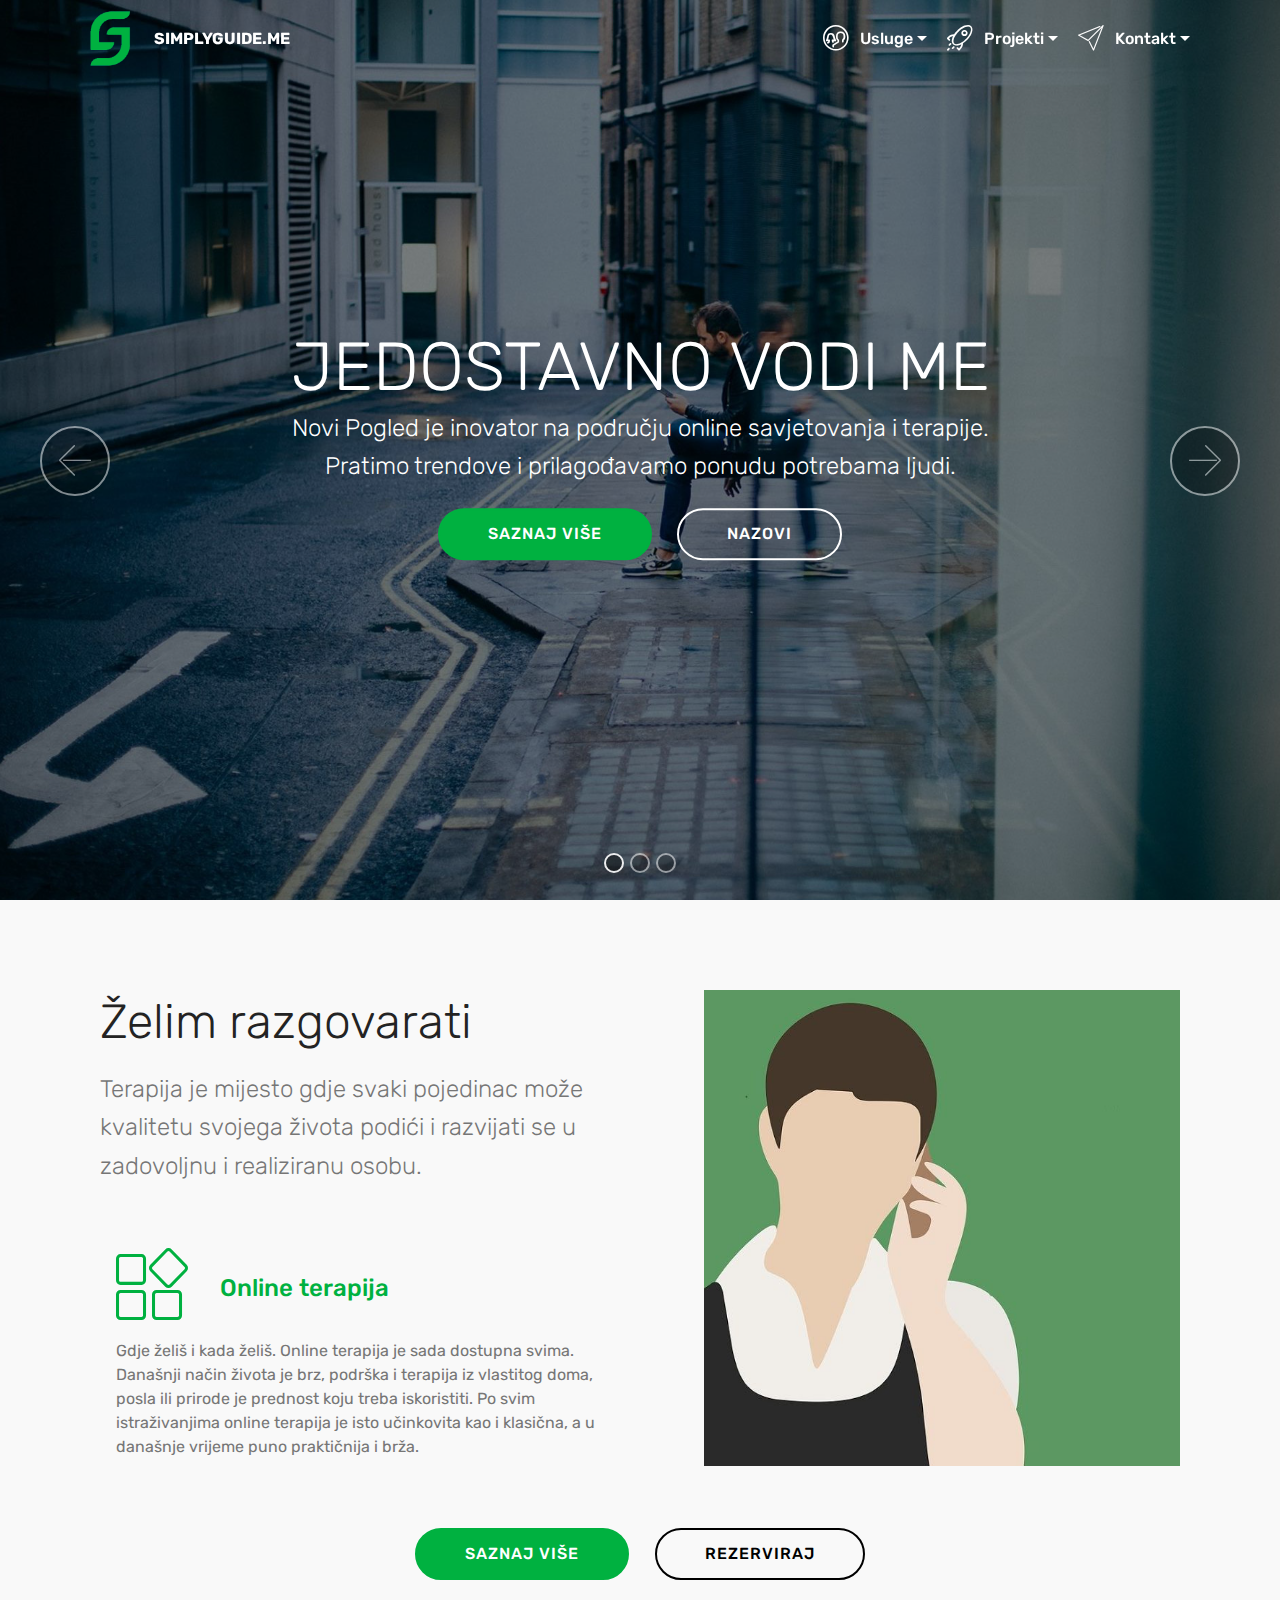
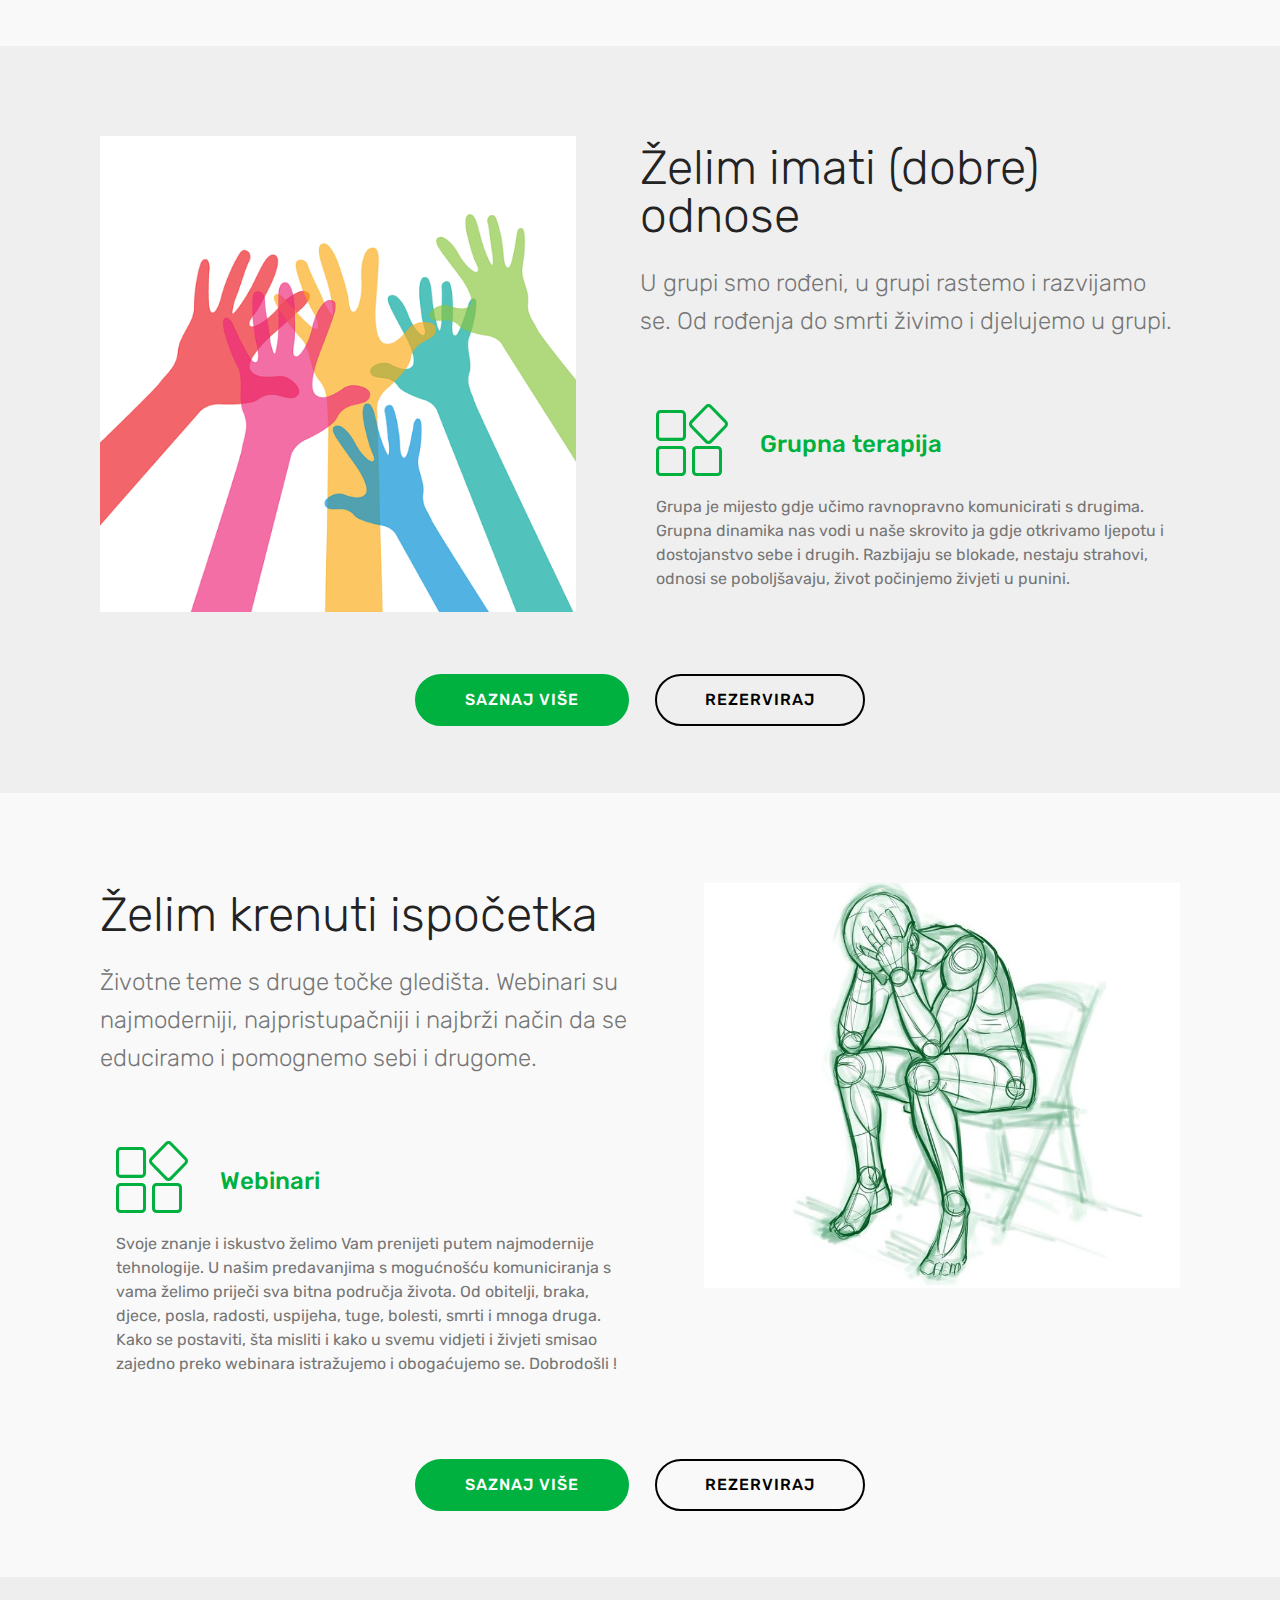
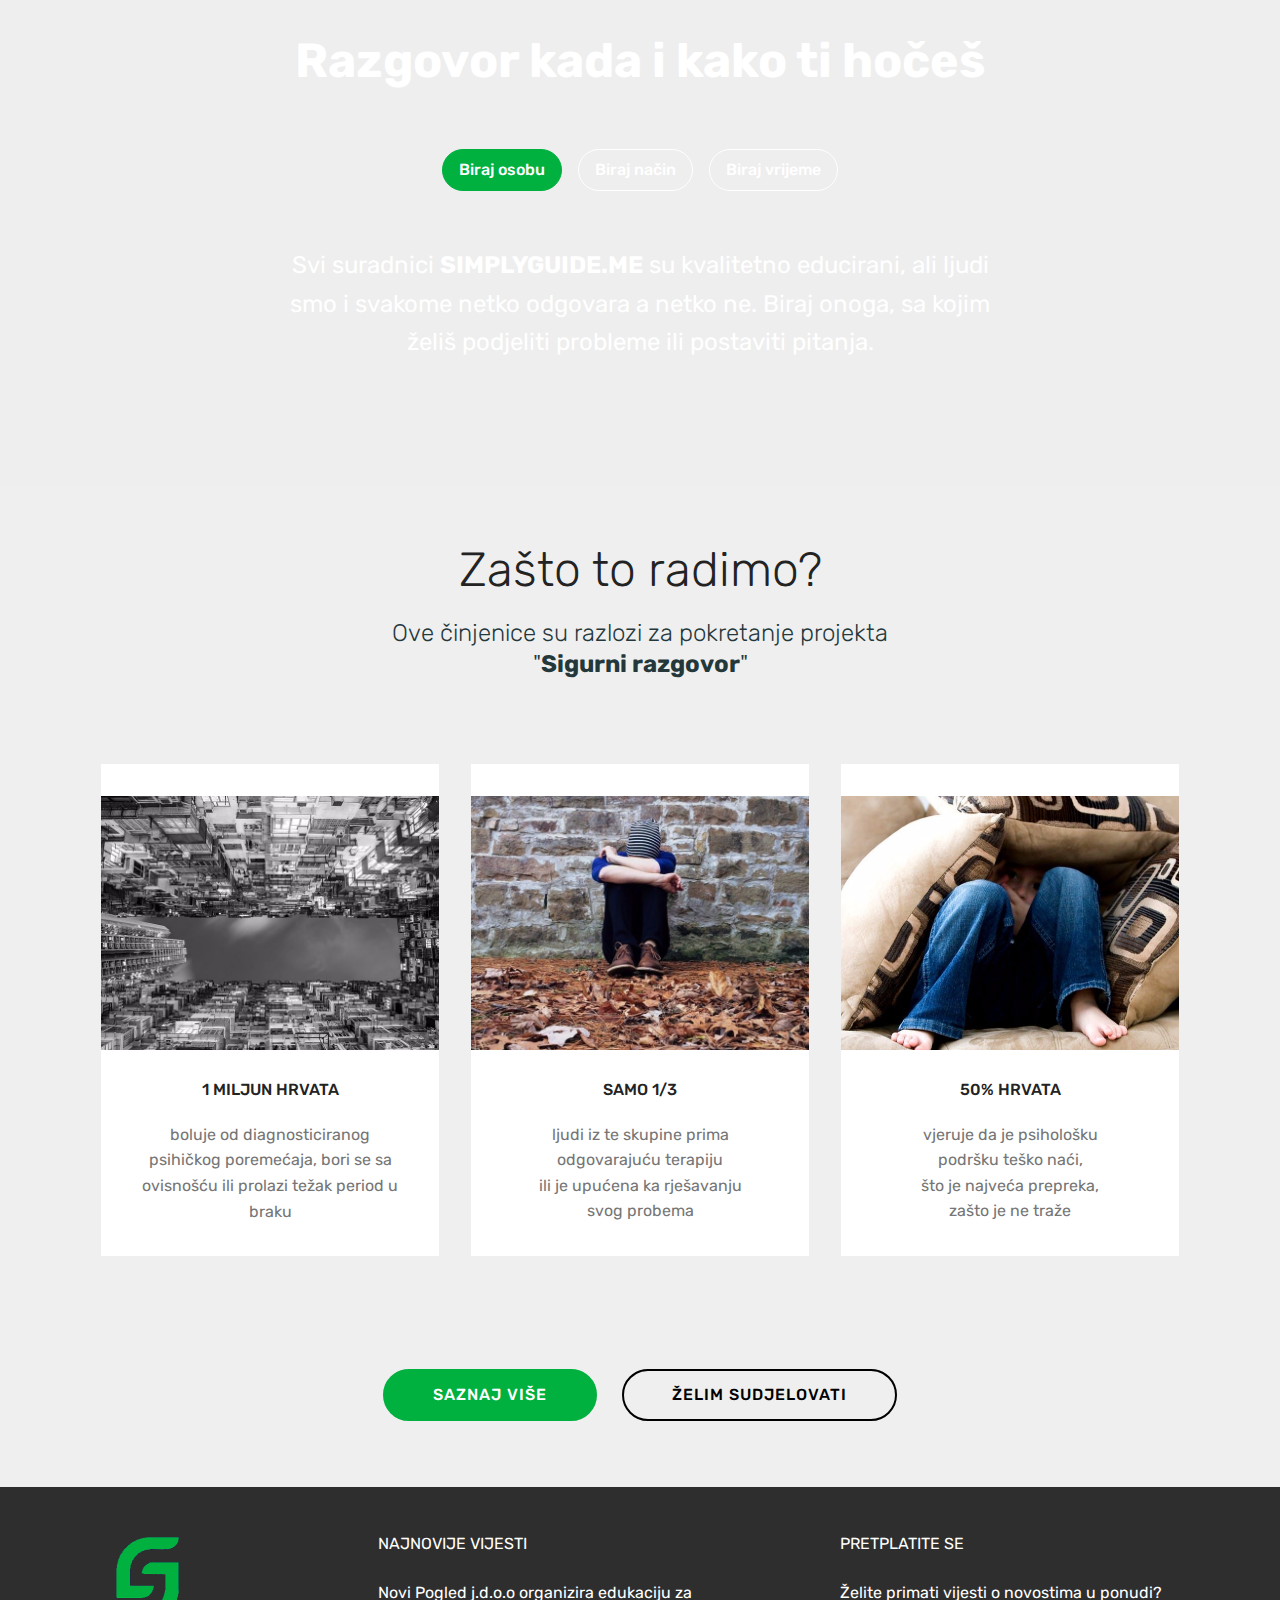
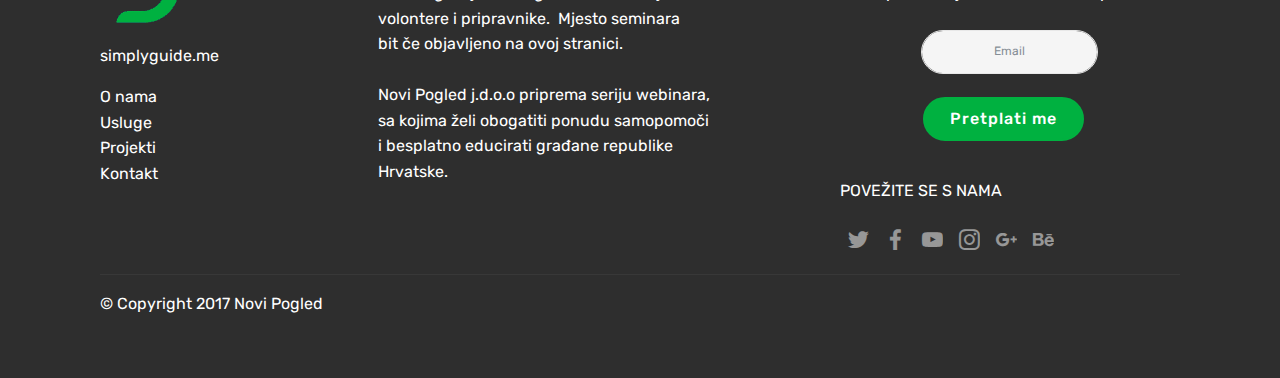
==== commit 50937b40: "create github pages" ====
--- a/index.html
+++ b/index.html
@@ -1,11 +1,11 @@
 <!DOCTYPE html>
-<html>
+<html >
 <head>
-  <!-- Site made with Mobirise Website Builder v4.4.1, https://mobirise.com -->
+  <!-- Site made with Mobirise Website Builder v4.6.2, https://mobirise.com -->
   <meta charset="UTF-8">
   <meta http-equiv="X-UA-Compatible" content="IE=edge">
-  <meta name="generator" content="Mobirise v4.4.1, mobirise.com">
-  <meta name="viewport" content="width=device-width, initial-scale=1">
+  <meta name="generator" content="Mobirise v4.6.2, mobirise.com">
+  <meta name="viewport" content="width=device-width, initial-scale=1, minimum-scale=1">
   <link rel="shortcut icon" href="assets/images/android-icon-192x192.png" type="image/x-icon">
   <meta name="description" content="">
   <title>Simply Guide Me</title>
@@ -24,7 +24,7 @@
   
 </head>
 <body>
-<section class="menu cid-qAXVScy5Ul" once="menu" id="menu1-2" data-rv-view="405">
+  <section class="menu cid-qAXVScy5Ul" once="menu" id="menu1-2">
 
     
 
@@ -41,7 +41,7 @@
             <div class="navbar-brand">
                 <span class="navbar-logo">
                     <a href="index.html">
-                         <img src="assets/images/android-icon-192x192.png" alt="" title="" media-simple="true" style="height: 3.8rem;">
+                         <img src="assets/images/android-icon-192x192.png" alt="" title="" style="height: 3.8rem;">
                     </a>
                 </span>
                 <span class="navbar-caption-wrap"><a class="navbar-caption text-white display-4" href="index.html">
@@ -49,21 +49,21 @@
             </div>
         </div>
         <div class="collapse navbar-collapse" id="navbarSupportedContent">
-            <ul class="navbar-nav nav-dropdown" data-app-modern-menu="true"><li class="nav-item dropdown">
-                    <a class="nav-link link text-white dropdown-toggle display-4" href="usluge.html#features11-q" data-toggle="dropdown-submenu" aria-expanded="false"><span class="mbrib-users mbr-iconfont mbr-iconfont-btn"></span>
+            <ul class="navbar-nav nav-dropdown nav-right" data-app-modern-menu="true"><li class="nav-item dropdown open">
+                    <a class="nav-link link text-white dropdown-toggle display-4" href="usluge.html#features11-q" data-toggle="dropdown-submenu" aria-expanded="true"><span class="mbrib-users mbr-iconfont mbr-iconfont-btn"></span>
                         Usluge</a><div class="dropdown-menu"><a class="text-white dropdown-item display-4" href="usluge.html#features11-q" aria-expanded="true">Online terapija<br></a><a class="text-white dropdown-item display-4" href="usluge.html#features11-s" aria-expanded="true">Klasična terapija<br></a><a class="text-white dropdown-item display-4" href="usluge.html#features11-t" aria-expanded="true">Grupna terapija<br></a><a class="text-white dropdown-item display-4" href="usluge.html#content5-w" aria-expanded="true">Webinari<br></a></div>
                 </li>
-                <li class="nav-item dropdown open">
+                <li class="nav-item dropdown">
                     <a class="nav-link link text-white dropdown-toggle display-4" href="projekti.html#image1-f" data-toggle="dropdown-submenu" aria-expanded="true"><span class="mbrib-rocket mbr-iconfont mbr-iconfont-btn"></span>
                         Projekti
                     </a><div class="dropdown-menu"><a class="text-white dropdown-item display-4" href="projekti.html">Sigurni razgovor</a></div>
                 </li><li class="nav-item dropdown"><a class="nav-link link text-white dropdown-toggle display-4" href="projekti.html#image1-f" aria-expanded="false" data-toggle="dropdown-submenu"><span class="mbri-paper-plane mbr-iconfont mbr-iconfont-btn"></span>Kontakt</a><div class="dropdown-menu"><a class="text-white dropdown-item display-4" href="projekti.html#image1-f" aria-expanded="true">O nama</a><a class="text-white dropdown-item display-4" href="projekti.html#image1-f" aria-expanded="true">Kontakt</a></div></li></ul>
-            <div class="navbar-buttons mbr-section-btn"><a class="btn btn-sm btn-primary display-4" href="pomoc.html"><span class="mbri-cursor-click mbr-iconfont mbr-iconfont-btn"></span>Pomoč</a></div>
+            
         </div>
     </nav>
 </section>
 
-<section class="engine"><a href="https://mobirise.co/g">how to create your own website for free</a></section><section class="carousel slide cid-qAXMvgN4Mw" data-interval="false" id="slider1-1" data-rv-view="407">
+<section class="engine"><a href="https://mobirise.ws/c">best free site maker</a></section><section class="carousel slide cid-qAXMvgN4Mw" data-interval="false" id="slider1-1">
 
     
 
@@ -71,7 +71,7 @@
 
 </section>
 
-<section class="features11 cid-qAYolWRcLG" id="features11-3" data-rv-view="419">
+<section class="features11 cid-qAYolWRcLG" id="features11-3">
 
     
 
@@ -81,7 +81,7 @@
         <div class="col-md-12">
             <div class="media-container-row">
                 <div class="mbr-figure" style="width: 50%;">
-                    <a href="page1.html"><img src="assets/images/cdn.pixabay.com-6-659x659.jpg" alt="Mobirise" title="" media-simple="true"></a>
+                    <a href="page1.html"><img src="assets/images/cdn.pixabay.com-6-659x659.jpg" alt="Mobirise" title=""></a>
                 </div>
                 <div class=" align-left aside-content">
                     <h2 class="mbr-title pt-2 mbr-fonts-style display-2">
@@ -95,7 +95,7 @@
                         <div class="card p-3 pr-3">
                             <div class="media">
                                 <div class=" align-self-center card-img pb-3">
-                                    <span class="mbr-iconfont mbri-extension" style="color: rgb(0, 177, 64);" media-simple="true"></span>
+                                    <span class="mbr-iconfont mbri-extension" style="color: rgb(0, 177, 64);"></span>
                                 </div>     
                                 <div class="media-body">
                                     <h4 class="card-title mbr-fonts-style display-5">
@@ -117,7 +117,7 @@
     </div>          
 </section>
 
-<section class="mbr-section content8 cid-qB652bxGzB" id="content8-1d" data-rv-view="422">
+<section class="mbr-section content8 cid-qB652bxGzB" id="content8-1d">
 
     
 
@@ -131,7 +131,7 @@
     </div>
 </section>
 
-<section class="features11 cid-qAYoveXhPT" id="features11-4" data-rv-view="423">
+<section class="features11 cid-qAYoveXhPT" id="features11-4">
 
     
 
@@ -141,7 +141,7 @@
         <div class="col-md-12">
             <div class="media-container-row">
                 <div class="mbr-figure" style="width: 50%;">
-                    <a href="page1.html"><img src="assets/images/cdn.pixabay.com-1-659x659.png" alt="Mobirise" title="" media-simple="true"></a>
+                    <a href="page1.html"><img src="assets/images/cdn.pixabay.com-1-659x659.png" alt="Mobirise" title=""></a>
                 </div>
                 <div class=" align-left aside-content">
                     <h2 class="mbr-title pt-2 mbr-fonts-style display-2">
@@ -156,7 +156,7 @@
                         <div class="card p-3 pr-3">
                             <div class="media">
                                 <div class=" align-self-center card-img pb-3">
-                                    <span class="mbr-iconfont mbri-extension" style="color: rgb(0, 177, 64);" media-simple="true"></span>
+                                    <span class="mbr-iconfont mbri-extension" style="color: rgb(0, 177, 64);"></span>
                                 </div>     
                                 <div class="media-body">
                                     <h4 class="card-title mbr-fonts-style display-5">
@@ -179,7 +179,7 @@
     </div>          
 </section>
 
-<section class="mbr-section content8 cid-qB65NlFnpq" id="content8-1e" data-rv-view="426">
+<section class="mbr-section content8 cid-qB65NlFnpq" id="content8-1e">
 
     
 
@@ -193,7 +193,7 @@
     </div>
 </section>
 
-<section class="features11 cid-qAYoyVyz1J" id="features11-5" data-rv-view="427">
+<section class="features11 cid-qAYoyVyz1J" id="features11-5">
 
     
 
@@ -203,7 +203,7 @@
         <div class="col-md-12">
             <div class="media-container-row">
                 <div class="mbr-figure" style="width: 50%;">
-                    <a href="page1.html"><img src="assets/images/cdn.pixabay.com-10-774x659.jpg" alt="Mobirise" title="" media-simple="true"></a>
+                    <a href="page1.html"><img src="assets/images/cdn.pixabay.com-10-774x659.jpg" alt="Mobirise" title=""></a>
                 </div>
                 <div class=" align-left aside-content">
                     <h2 class="mbr-title pt-2 mbr-fonts-style display-2">
@@ -217,7 +217,7 @@
                         <div class="card p-3 pr-3">
                             <div class="media">
                                 <div class=" align-self-center card-img pb-3">
-                                    <span class="mbr-iconfont mbri-extension" style="color: rgb(0, 177, 64);" media-simple="true"></span>
+                                    <span class="mbr-iconfont mbri-extension" style="color: rgb(0, 177, 64);"></span>
                                 </div>     
                                 <div class="media-body">
                                     <h4 class="card-title mbr-fonts-style display-5">
@@ -238,7 +238,7 @@
     </div>          
 </section>
 
-<section class="mbr-section content8 cid-qB66ahwwnE" id="content8-1f" data-rv-view="430">
+<section class="mbr-section content8 cid-qB66ahwwnE" id="content8-1f">
 
     
 
@@ -252,7 +252,7 @@
     </div>
 </section>
 
-<section class="tabs1 cid-qAYuFYxfHG mbr-parallax-background" id="tabs1-6" data-rv-view="431">
+<section class="tabs1 cid-qAYuFYxfHG mbr-parallax-background" id="tabs1-6">
 
     
 
@@ -303,7 +303,7 @@
     </div>
 </section>
 
-<section class="mbr-section content4 cid-qB5pjZQyq2" id="content4-j" data-rv-view="434">
+<section class="mbr-section content4 cid-qB5pjZQyq2" id="content4-j">
 
     
 
@@ -318,7 +318,7 @@
     </div>
 </section>
 
-<section class="features3 cid-qB5oroRswb" id="features3-i" data-rv-view="436">
+<section class="features3 cid-qB5oroRswb" id="features3-i">
 
     
 
@@ -328,7 +328,7 @@
             <div class="card p-3 col-12 col-md-6 col-lg-4">
                 <div class="card-wrapper">
                     <div class="card-img">
-                        <a href="projekti.html"><img src="assets/images/cdn.pixabay.com-19-960x640.jpg" alt="Mobirise" title="" media-simple="true"></a>
+                        <a href="projekti.html"><img src="assets/images/cdn.pixabay.com-19-960x640.jpg" alt="Mobirise" title=""></a>
                     </div>
                     <div class="card-box">
                         <h4 class="card-title mbr-fonts-style display-7">1 MILJUN HRVATA</h4>
@@ -342,7 +342,7 @@
             <div class="card p-3 col-12 col-md-6 col-lg-4">
                 <div class="card-wrapper">
                     <div class="card-img">
-                        <a href="projekti.html"><img src="assets/images/images.pexels.com-5-911x650.jpg" alt="Mobirise" title="" media-simple="true"></a>
+                        <a href="projekti.html"><img src="assets/images/images.pexels.com-5-911x650.jpg" alt="Mobirise" title=""></a>
                     </div>
                     <div class="card-box">
                         <h4 class="card-title mbr-fonts-style display-7">SAMO 1/3</h4>
@@ -357,7 +357,7 @@
             <div class="card p-3 col-12 col-md-6 col-lg-4">
                 <div class="card-wrapper">
                     <div class="card-img">
-                        <a href="projekti.html"><img src="assets/images/images.pexels.com-10-940x627.jpg" alt="Mobirise" title="" media-simple="true"></a>
+                        <a href="projekti.html"><img src="assets/images/images.pexels.com-10-940x627.jpg" alt="Mobirise" title=""></a>
                     </div>
                     <div class="card-box">
                         <h4 class="card-title mbr-fonts-style display-7">50% HRVATA</h4>
@@ -374,7 +374,7 @@
     </div>
 </section>
 
-<section class="mbr-section content8 cid-qB66vxwH7z" id="content8-1g" data-rv-view="439">
+<section class="mbr-section content8 cid-qB66vxwH7z" id="content8-1g">
 
     
 
@@ -388,7 +388,7 @@
     </div>
 </section>
 
-<section class="footer4 cid-qAYuV22Q82" id="footer4-8" data-rv-view="440">
+<section class="footer4 cid-qAYuV22Q82" id="footer4-8">
 
     
 
@@ -399,7 +399,7 @@
             <div class="col-md-3 col-sm-4">
                 <div class="mb-3 img-logo">
                     <a href="index.html">
-                        <img src="assets/images/android-icon-192x192.png" alt="Mobirise" title="" media-simple="true">
+                        <img src="assets/images/android-icon-192x192.png" alt="Mobirise" title="">
                     </a>
                 </div>
                 <p class="mb-3 mbr-fonts-style foot-title display-7">
@@ -424,7 +424,7 @@
 Novi Pogled</div>
 
                     <form class="form-inline" action="https://mobirise.com/" method="post" data-form-title="Mobirise Form">
-                        <input type="hidden" value="5AlgIrzHumfwaQt1ccDwc/j7+ITYlA9bhswN+YOHa9h+Def0HfjchFD7ZWMlVOFRvOM7DqT4EOE5PeaA+14P/uNtiQwBpiZ1zB7ZkZND+YgaQ52D6W6c0sIgzpbsIgPq" data-form-email="true">
+                        <input type="hidden" value="0sYaW+dW4a5Lkw4GP0wH3P7Eh4ReOdcXsxaUUq2NV7s7Uk+i1mEt/TlOhKF4WGH2h338Ja7N4deTytuIlaNzTtvs8+kH2ly3P1ziigdlHZHstF+RDEBO2i3QUbDdo1xq" data-form-email="true">
                         <div class="form-group">
                             <input type="email" class="form-control input-sm input-inverse my-2" name="email" required="" data-form-field="Email" placeholder="Email" id="email-footer4-8">
                         </div>
@@ -435,32 +435,32 @@
                 <div class="social-list pl-0 mb-0">
                         <div class="soc-item">
                             <a href="https://twitter.com/mobirise" target="_blank">
-                                <span class="socicon-twitter socicon mbr-iconfont mbr-iconfont-social" media-simple="true"></span>
+                                <span class="socicon-twitter socicon mbr-iconfont mbr-iconfont-social"></span>
                             </a>
                         </div>
                         <div class="soc-item">
                             <a href="https://www.facebook.com/pages/Mobirise/1616226671953247" target="_blank">
-                                <span class="socicon-facebook socicon mbr-iconfont mbr-iconfont-social" media-simple="true"></span>
+                                <span class="socicon-facebook socicon mbr-iconfont mbr-iconfont-social"></span>
                             </a>
                         </div>
                         <div class="soc-item">
                             <a href="https://www.youtube.com/c/mobirise" target="_blank">
-                                <span class="socicon-youtube socicon mbr-iconfont mbr-iconfont-social" media-simple="true"></span>
+                                <span class="socicon-youtube socicon mbr-iconfont mbr-iconfont-social"></span>
                             </a>
                         </div>
                         <div class="soc-item">
                             <a href="https://instagram.com/mobirise" target="_blank">
-                                <span class="socicon-instagram socicon mbr-iconfont mbr-iconfont-social" media-simple="true"></span>
+                                <span class="socicon-instagram socicon mbr-iconfont mbr-iconfont-social"></span>
                             </a>
                         </div>
                         <div class="soc-item">
                             <a href="https://plus.google.com/u/0/+Mobirise" target="_blank">
-                                <span class="socicon-googleplus socicon mbr-iconfont mbr-iconfont-social" media-simple="true"></span>
+                                <span class="socicon-googleplus socicon mbr-iconfont mbr-iconfont-social"></span>
                             </a>
                         </div>
                         <div class="soc-item">
                             <a href="https://www.behance.net/Mobirise" target="_blank">
-                                <span class="socicon-behance socicon mbr-iconfont mbr-iconfont-social" media-simple="true"></span>
+                                <span class="socicon-behance socicon mbr-iconfont mbr-iconfont-social"></span>
                             </a>
                         </div>
                 </div>
@@ -488,15 +488,15 @@
   <script src="assets/tether/tether.min.js"></script>
   <script src="assets/bootstrap/js/bootstrap.min.js"></script>
   <script src="assets/dropdown/js/script.min.js"></script>
-  <script src="assets/touch-swipe/jquery.touch-swipe.min.js"></script>
-  <script src="assets/jquery-mb-vimeo_player/jquery.mb.vimeo_player.js"></script>
-  <script src="assets/smooth-scroll/smooth-scroll.js"></script>
-  <script src="assets/bootstrap-carousel-swipe/bootstrap-carousel-swipe.js"></script>
-  <script src="assets/jarallax/jarallax.min.js"></script>
-  <script src="assets/jquery-mb-ytplayer/jquery.mb.ytplayer.min.js"></script>
+  <script src="assets/touchswipe/jquery.touch-swipe.min.js"></script>
+  <script src="assets/vimeoplayer/jquery.mb.vimeo_player.js"></script>
+  <script src="assets/smoothscroll/smooth-scroll.js"></script>
+  <script src="assets/bootstrapcarouselswipe/bootstrap-carousel-swipe.js"></script>
+  <script src="assets/parallax/jarallax.min.js"></script>
+  <script src="assets/ytplayer/jquery.mb.ytplayer.min.js"></script>
   <script src="assets/theme/js/script.js"></script>
   <script src="assets/formoid/formoid.min.js"></script>
-  <script src="assets/mobirise-slider-video/script.js"></script>
+  <script src="assets/slidervideo/script.js"></script>
   
   
 </body>
--- a/assets/mobirise/css/mbr-additional.css
+++ b/assets/mobirise/css/mbr-additional.css
@@ -207,19 +207,19 @@
 .btn-success:active {
   background-color: #f7ed4a;
   border-color: #f7ed4a;
-  color: #ffffff;
+  color: #3f3c03;
 }
 .btn-success:hover,
 .btn-success:focus,
 .btn-success.focus,
 .btn-success.active {
-  color: #ffffff;
+  color: #3f3c03;
   background-color: #eadd0a;
   border-color: #eadd0a;
 }
 .btn-success.disabled,
 .btn-success:disabled {
-  color: #ffffff !important;
+  color: #3f3c03 !important;
   background-color: #eadd0a !important;
   border-color: #eadd0a !important;
 }
@@ -270,21 +270,21 @@
 .btn-white:active {
   background-color: #ffffff;
   border-color: #ffffff;
-  color: #ffffff;
+  color: #808080;
 }
 .btn-white:hover,
 .btn-white:focus,
 .btn-white.focus,
 .btn-white.active {
-  color: #ffffff;
-  background-color: #d4d4d4;
-  border-color: #d4d4d4;
+  color: #808080;
+  background-color: #d9d9d9;
+  border-color: #d9d9d9;
 }
 .btn-white.disabled,
 .btn-white:disabled {
-  color: #ffffff !important;
-  background-color: #d4d4d4 !important;
-  border-color: #d4d4d4 !important;
+  color: #808080 !important;
+  background-color: #d9d9d9 !important;
+  border-color: #d9d9d9 !important;
 }
 .btn-black,
 .btn-black:active {
@@ -376,13 +376,13 @@
 .btn-success-outline:focus,
 .btn-success-outline.focus,
 .btn-success-outline.active {
-  color: #ffffff;
+  color: #3f3c03;
   background-color: #f7ed4a;
   border-color: #f7ed4a;
 }
 .btn-success-outline.disabled,
 .btn-success-outline:disabled {
-  color: #ffffff !important;
+  color: #3f3c03 !important;
   background-color: #f7ed4a !important;
   border-color: #f7ed4a !important;
 }
@@ -582,12 +582,38 @@
 .scrollToTop_wraper {
   opacity: 0 !important;
 }
+#scrollToTop a i:before {
+  content: '';
+  position: absolute;
+  height: 40%;
+  top: 25%;
+  background: #fff;
+  width: 2px;
+  left: calc(50% - 1px);
+}
+#scrollToTop a i:after {
+  content: '';
+  position: absolute;
+  display: block;
+  border-top: 2px solid #fff;
+  border-right: 2px solid #fff;
+  width: 40%;
+  height: 40%;
+  left: 30%;
+  bottom: 30%;
+  transform: rotate(135deg);
+}
 /* Others*/
 .note-check a[data-value=Rubik] {
   font-style: normal;
 }
 .mbr-arrow a {
   color: #ffffff;
+}
+@media (max-width: 767px) {
+  .mbr-arrow {
+    display: none;
+  }
 }
 .form-control-label {
   position: relative;
@@ -1564,6 +1590,10 @@
 .cid-qAXVScy5Ul .collapsed .navbar-collapse.show .navbar-nav .nav-item {
   clear: both;
 }
+.cid-qAXVScy5Ul .collapsed .navbar-collapse.collapsing .navbar-nav .nav-item:last-child,
+.cid-qAXVScy5Ul .collapsed .navbar-collapse.show .navbar-nav .nav-item:last-child {
+  margin-bottom: 1rem;
+}
 .cid-qAXVScy5Ul .collapsed .navbar-collapse.collapsing .navbar-buttons,
 .cid-qAXVScy5Ul .collapsed .navbar-collapse.show .navbar-buttons {
   text-align: center;
@@ -1658,6 +1688,10 @@
   .cid-qAXVScy5Ul .navbar-collapse.show .navbar-nav .nav-item {
     clear: both;
   }
+  .cid-qAXVScy5Ul .navbar-collapse.collapsing .navbar-nav .nav-item:last-child,
+  .cid-qAXVScy5Ul .navbar-collapse.show .navbar-nav .nav-item:last-child {
+    margin-bottom: 1rem;
+  }
   .cid-qAXVScy5Ul .navbar-collapse.collapsing .navbar-buttons,
   .cid-qAXVScy5Ul .navbar-collapse.show .navbar-buttons {
     text-align: center;
